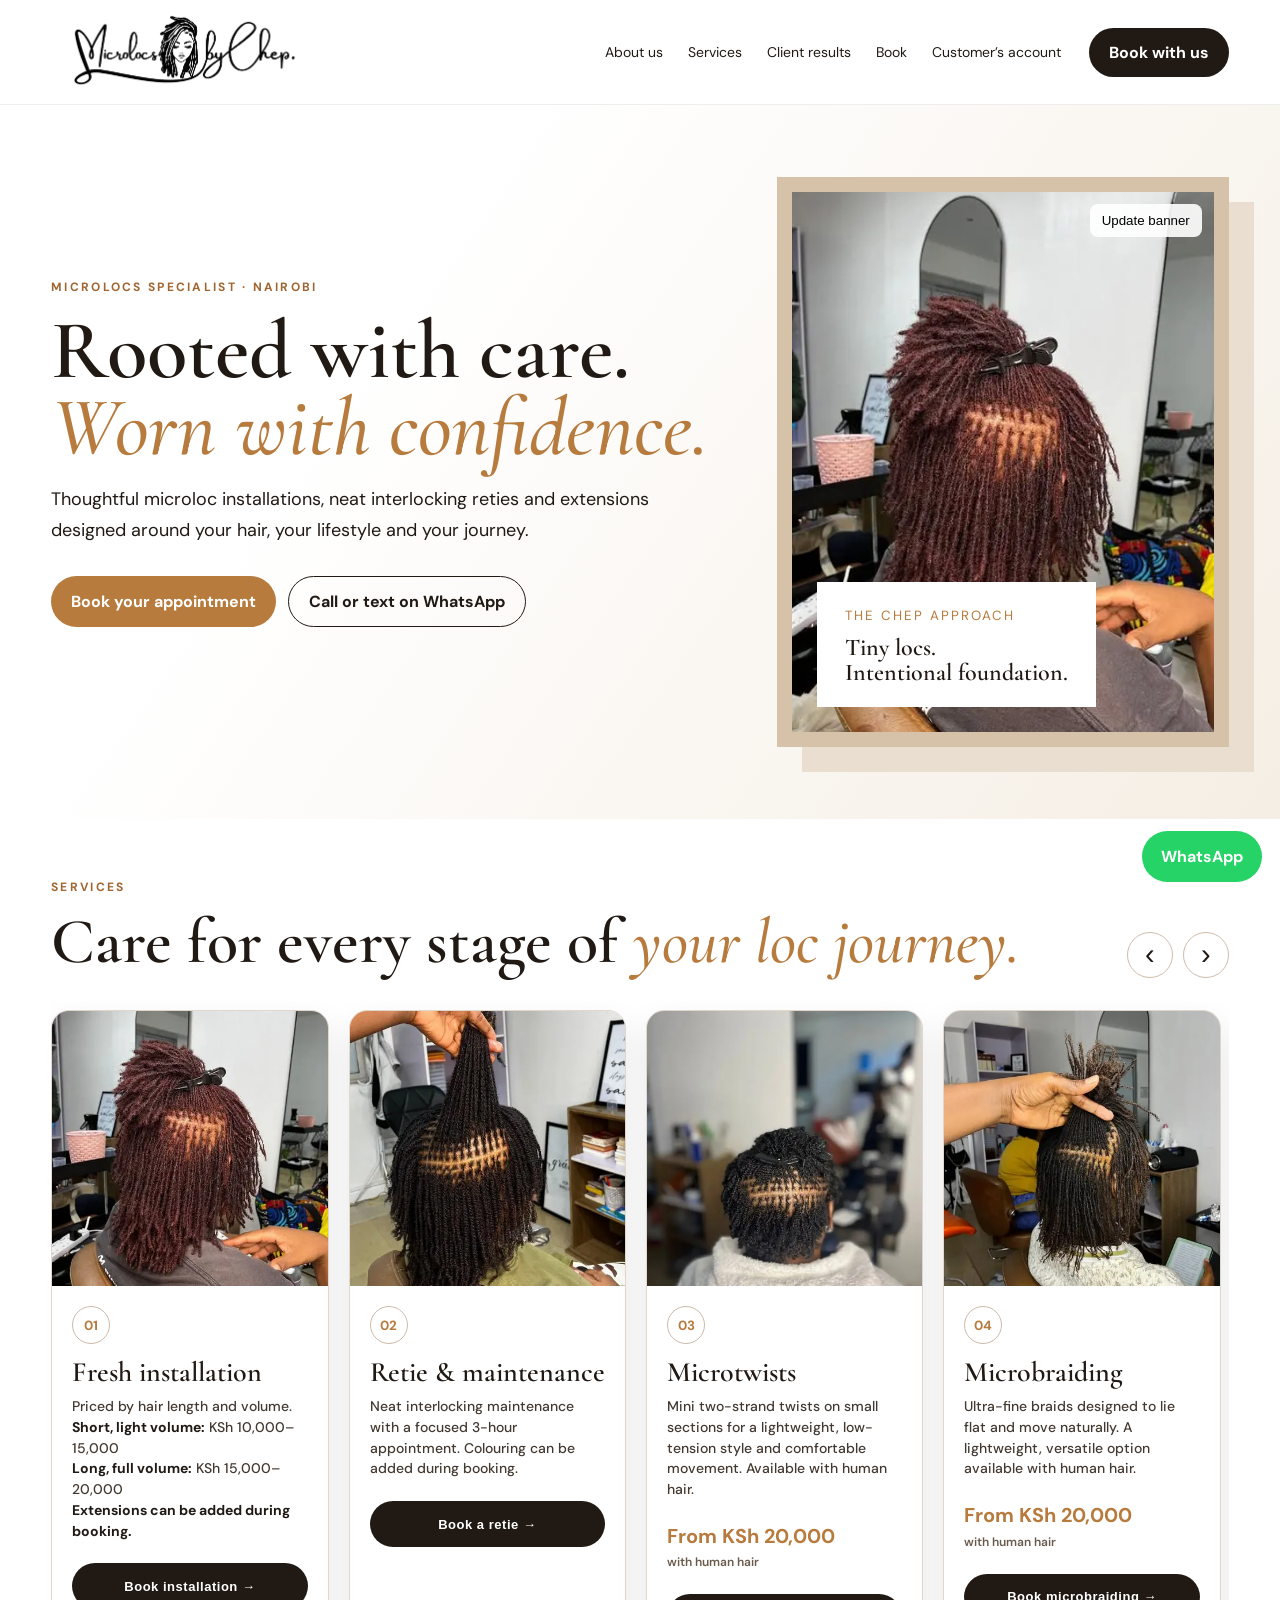
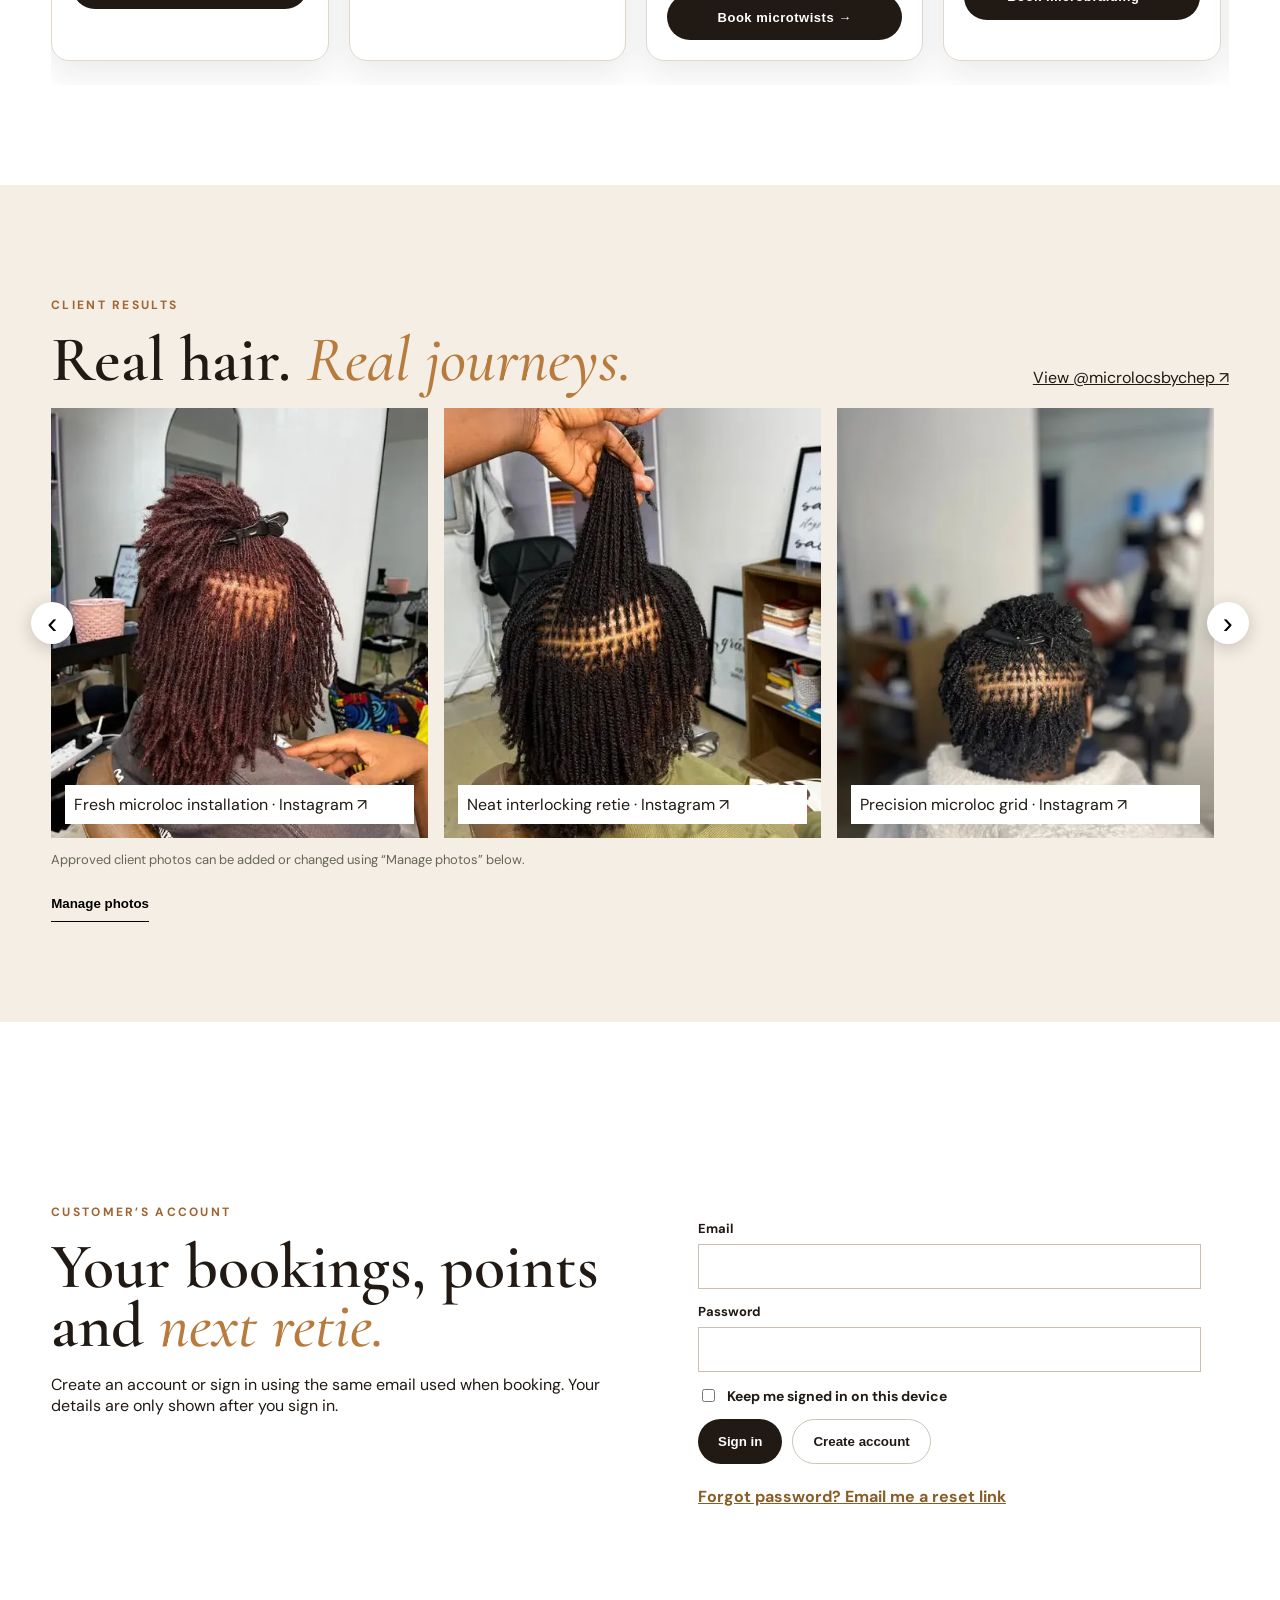
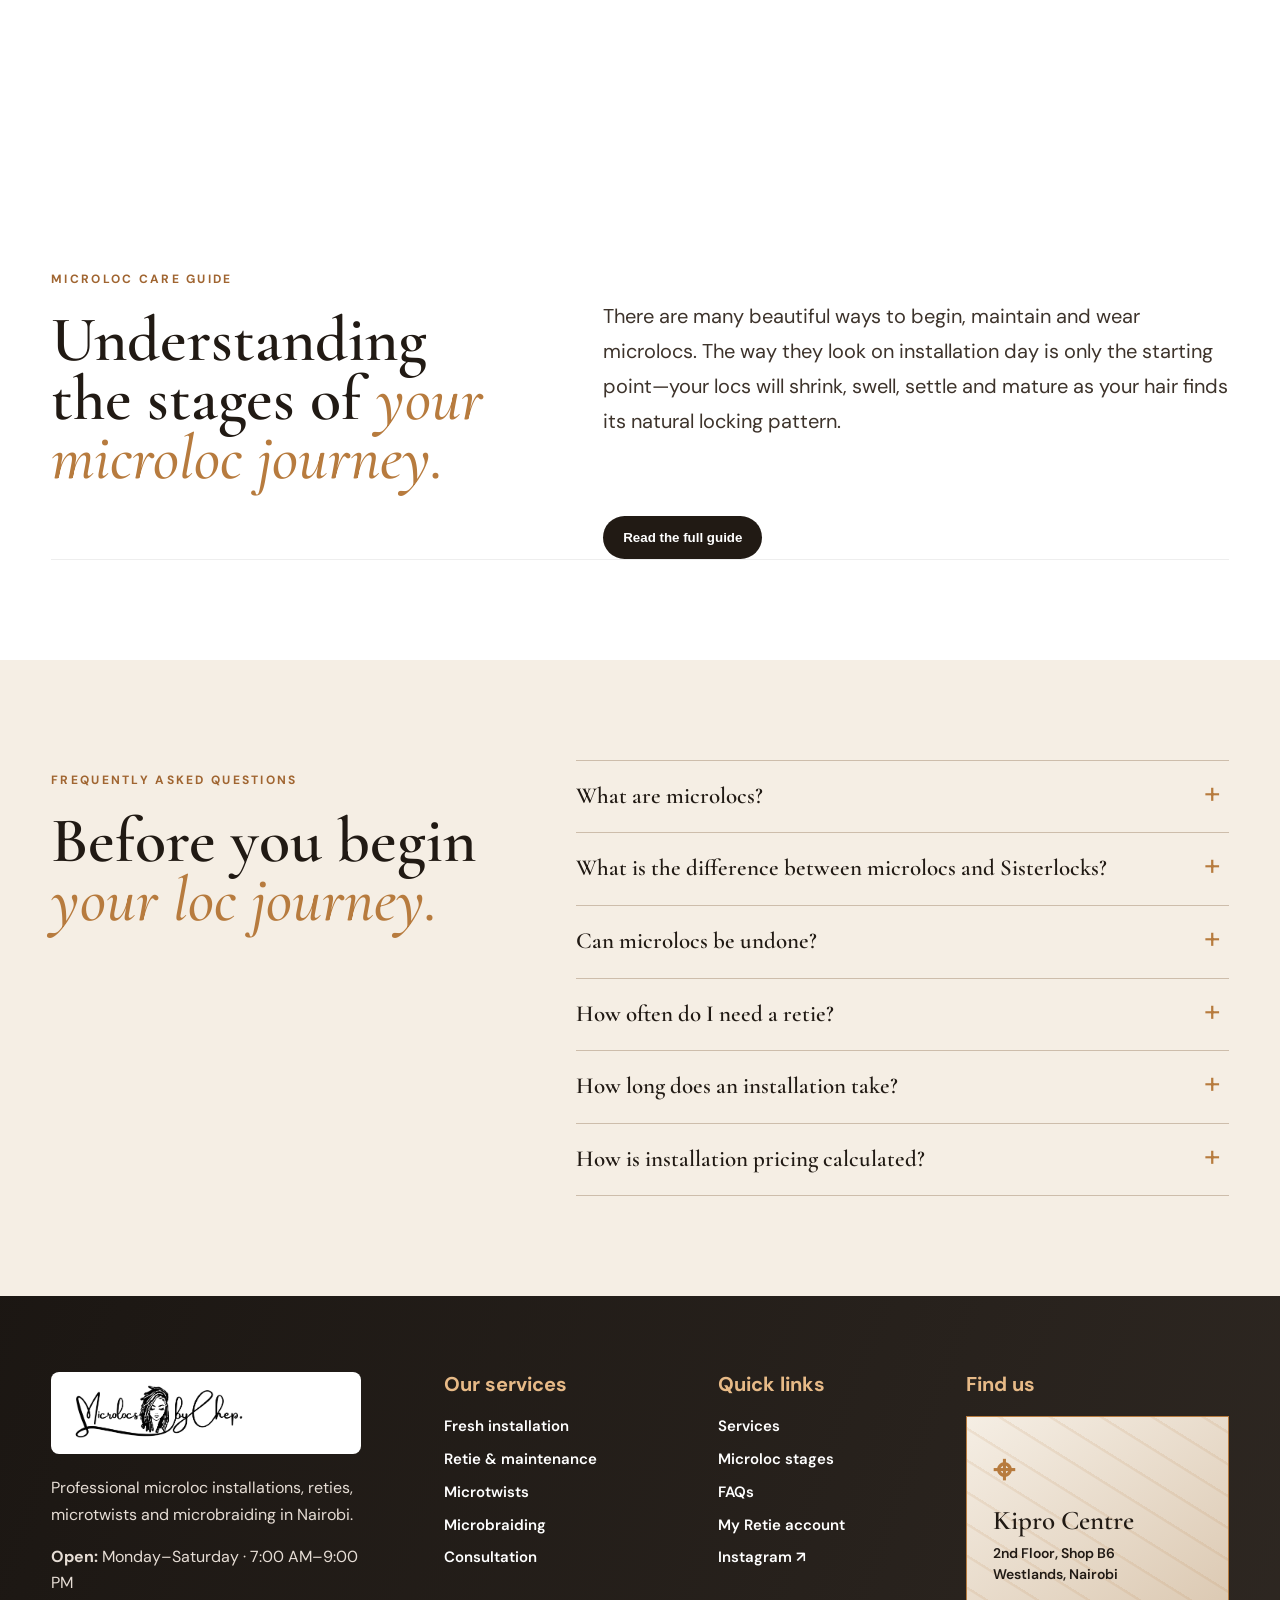
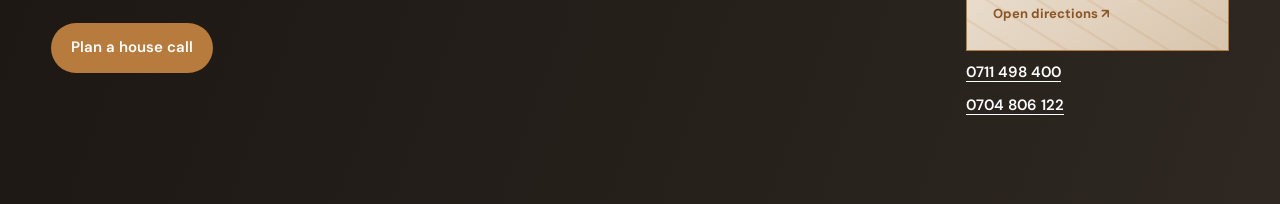
==== index.html @ 6fb75058 "Add customer password recovery by email" ====
<!doctype html>
<html lang="en-KE">
<head>
<meta charset="utf-8">
<meta name="viewport" content="width=device-width,initial-scale=1">
<meta name="theme-color" content="#201912">
<link rel="icon" href="/favicon.ico" sizes="48x48">
<link rel="shortcut icon" href="/favicon.ico">
<link rel="apple-touch-icon" href="/assets/microlocs-logo-transparent.png">
<title>Microlocs, Sister Locs &amp; Reties Nairobi | Microlocs by Chep</title>
<meta name="description" content="Book microloc and sister loc services in Nairobi: fresh installations, interlocking reties, retightening, extensions and personal consultations by Microlocs by Chep.">
<meta name="robots" content="index, follow, max-image-preview:large, max-snippet:-1, max-video-preview:-1">
<link rel="canonical" href="https://microlocsbychep.com/">
<meta property="og:type" content="website">
<meta property="og:locale" content="en_KE">
<meta property="og:site_name" content="Microlocs by Chep">
<meta property="og:title" content="Microlocs, Sister Locs &amp; Reties in Nairobi">
<meta property="og:description" content="Fresh microloc installations, sister loc and interlocking reties, extensions and consultations in Nairobi.">
<meta property="og:url" content="https://microlocsbychep.com/">
<meta property="og:image" content="https://microlocsbychep.com/assets/microlocs-banner-3.webp">
<meta property="og:image:alt" content="Microlocs styled by Microlocs by Chep in Nairobi">
<meta name="twitter:card" content="summary_large_image">
<meta name="twitter:title" content="Microlocs, Sister Locs &amp; Reties in Nairobi">
<meta name="twitter:description" content="Installations, interlocking reties, extensions and consultations from Microlocs by Chep.">
<meta name="twitter:image" content="https://microlocsbychep.com/assets/microlocs-banner-3.webp">
<script type="application/ld+json">{"@context":"https://schema.org","@type":"HairSalon","@id":"https://microlocsbychep.com/#business","name":"Microlocs by Chep","url":"https://microlocsbychep.com/","logo":{"@type":"ImageObject","url":"https://microlocsbychep.com/assets/microlocs-logo-transparent.png","width":2172,"height":724},"image":"https://microlocsbychep.com/assets/microlocs-banner-3.webp","description":"Nairobi microloc specialist offering microloc and sister loc installations, interlocking reties, retightening, extensions and consultations.","telephone":"+254711498400","areaServed":{"@type":"City","name":"Nairobi"},"address":{"@type":"PostalAddress","addressLocality":"Nairobi","addressCountry":"KE"},"sameAs":["https://www.instagram.com/microlocsbychep/"],"hasOfferCatalog":{"@type":"OfferCatalog","name":"Microloc and Sister Loc Services","itemListElement":[{"@type":"Offer","itemOffered":{"@type":"Service","name":"Fresh Microloc Installation","description":"Twist-started microlocs with careful sizing, parting and aftercare guidance.","url":"https://microlocsbychep.com/#services"}},{"@type":"Offer","itemOffered":{"@type":"Service","name":"Sister Loc and Microloc Retie","alternateName":"Interlocking Retie and Retightening","description":"Interlocking maintenance to keep roots neat and locs on track.","url":"https://microlocsbychep.com/#services"}},{"@type":"Offer","itemOffered":{"@type":"Service","name":"Microloc Extensions","description":"Added length planned to blend naturally with a new microloc installation.","url":"https://microlocsbychep.com/#services"}},{"@type":"Offer","itemOffered":{"@type":"Service","name":"Microloc Consultation","description":"A personal assessment for your hair, goals and ideal next step.","url":"https://microlocsbychep.com/#services"}}]}}</script>
<link rel="preconnect" href="https://fonts.googleapis.com">
<link rel="preconnect" href="https://fonts.gstatic.com" crossorigin>
<link href="https://fonts.googleapis.com/css2?family=Cormorant+Garamond:wght@500;600;700&family=DM+Sans:wght@400;500;600;700&display=swap" rel="stylesheet">
<link rel="preload" href="assets/microlocs-banner-1.webp" as="image" type="image/webp" fetchpriority="high">
<link rel="stylesheet" href="styles.css">
<link rel="stylesheet" href="account-privacy.css">
</head><body>
<header><nav class="nav shell"><a href="#top"><img class="logo" src="assets/microlocs-logo-transparent.png" width="2172" height="724" alt="Microlocs by Chep" decoding="async" fetchpriority="high"></a><button class="menu" aria-label="Open menu">☰</button><div class="links"><a href="#services">Services</a><a href="#results">Client results</a><a href="#book">Book</a><a href="#account">My reties</a></div><a class="pill desktop" href="https://wa.me/254711498400?text=Hello%20Microlocs%20by%20Chep%2C%20I%20would%20like%20to%20book." target="_blank">WhatsApp us</a></nav></header>
<main id="top"><section class="hero"><div class="shell hero-grid"><div><p class="eyebrow">MICROLOCS SPECIALIST · NAIROBI</p><h1>Rooted with care.<br><i>Worn with confidence.</i></h1><p class="lead">Thoughtful microloc installations, neat interlocking reties and extensions designed around your hair, your lifestyle and your journey.</p><div class="actions"><a class="button gold" href="#book">Book your appointment</a><a class="button ghost" href="https://wa.me/254711498400?text=Hello%20Microlocs%20by%20Chep%2C%20I%20have%20a%20question." target="_blank">Call or text on WhatsApp</a></div></div><div class="banner" id="heroBanner"><div class="banner-copy"><small>THE CHEP APPROACH</small><strong>Tiny locs.<br>Intentional foundation.</strong></div><button class="edit-banner" id="editBanner">Update banner</button></div></div></section>
<section class="section" id="services"><div class="shell"><p class="eyebrow">SERVICES</p><h2>Care for every stage of <i>your loc journey.</i></h2><div class="cards"><article><b>01</b><h3>Fresh installation</h3><p>Twist-started microlocs with careful sizing, parting and aftercare guidance.</p><button data-service="Fresh Microlocs Installation">Book installation</button></article><article><b>02</b><h3>Sister Locs &amp; Microlocs Reties</h3><p>Professional interlocking reties and maintenance to keep your roots neat and your locs on track.</p><button data-service="Sister Locs / Microlocs Retie">Book a retie</button></article><article><b>03</b><h3>Extensions</h3><p>Added length planned to blend naturally with your new microloc installation.</p><button data-service="Microlocs with Extensions">Book extensions</button></article><article><b>04</b><h3>Consultation</h3><p>A personal assessment for your hair, goals and ideal next step.</p><button data-service="Consultation">Book consultation</button></article></div></div></section>
<section class="section cream" id="results"><div class="shell"><div class="row"><div><p class="eyebrow">CLIENT RESULTS</p><h2>Real hair. <i>Real journeys.</i></h2></div><a class="ig" href="https://www.instagram.com/microlocsbychep/" target="_blank">View @microlocsbychep ↗</a></div><div class="carousel-wrap"><button class="arrow prev" aria-label="Previous">‹</button><div class="carousel" id="clientCarousel"></div><button class="arrow next" aria-label="Next">›</button></div><p class="hint">Approved client photos can be added or changed using “Manage photos” below.</p><button class="manage" id="managePhotos">Manage photos</button></div></section>
<section class="section dark" id="book"><div class="shell booking"><div><p class="eyebrow pale">RESERVE YOUR CHAIR</p><h2>Let’s begin your <i>next chapter.</i></h2><p>Choose your service, date and exact preferred time. Your request opens directly in WhatsApp for confirmation.</p><a class="phone" href="https://wa.me/254711498400" target="_blank">0711 498 400 ↗</a></div><form id="bookingForm"><label>Full name<input name="name" required></label><label>Phone number<input name="phone" type="tel" required placeholder="07XX XXX XXX"></label><label>Service<select name="service" id="serviceSelect" required><option value="">Choose service</option><option>Fresh Microlocs Installation</option><option>Sister Locs / Microlocs Retie</option><option>Microlocs with Extensions</option><option>Consultation</option></select></label><div class="split"><label>Date<input name="date" type="date" required></label><label>Preferred time<input name="time" type="time" required></label></div><label>Hair details<textarea name="notes" rows="3" placeholder="Tell us about your hair, length and goals"></textarea></label><button class="button gold" type="submit">Send booking on WhatsApp ↗</button></form></div></section>
<section class="section" id="account"><div class="shell account"><div><p class="eyebrow">MY RETIE JOURNEY</p><h2>Never miss your <i>next retie.</i></h2><p>Create a simple customer profile, save your last retie date and see when your next maintenance is due.</p><p class="notice">Your profile is saved privately on this device while secure online accounts are being connected.</p></div><form id="accountForm"><label>Your name<input name="customerName" required></label><label>Email or phone<input name="contact" required></label><label>Last retie date<input name="lastRetie" type="date" required></label><label>Remind me after<select name="weeks"><option value="4">4 weeks</option><option value="5">5 weeks</option><option value="6" selected>6 weeks</option><option value="8">8 weeks</option></select></label><button class="button darkbtn" type="submit">Create account & save reminder</button><div id="reminderResult"></div></form></div></section></main>
<footer><div class="shell footer"><img class="footer-logo" src="assets/microlocs-logo-transparent.png" width="2172" height="724" alt="Microlocs by Chep" loading="lazy" decoding="async"><p>Beautifully begun. Beautifully maintained.</p><a href="https://wa.me/254711498400" target="_blank">WhatsApp</a><a href="https://www.instagram.com/microlocsbychep/" target="_blank">Instagram</a></div></footer>
<div class="modal" id="editorModal" aria-hidden="true"><div class="modal-card"><button class="close" aria-label="Close">×</button><h3 id="modalTitle">Update content</h3><div id="modalBody"></div></div></div><a class="floating" href="https://wa.me/254711498400?text=Hello%20Microlocs%20by%20Chep%2C%20I%20would%20like%20to%20book." target="_blank">WhatsApp</a><script src="script.js"></script><script src="password-reset.js"></script></body></html>
---- styles.css ----
:root{--ink:#211a14;--gold:#b77b3e;--cream:#f5eee4;--pale:#fffaf4}*{box-sizing:border-box}html{scroll-behavior:smooth}body{margin:0;color:var(--ink);font-family:"DM Sans",sans-serif;background:#fff}a{color:inherit;text-decoration:none}.shell{width:100%;margin:0;padding-inline:clamp(20px,4vw,64px)}header{position:sticky;top:0;z-index:20;background:#fff;backdrop-filter:blur(12px);border-bottom:1px solid #eee}.nav{height:104px;display:flex;align-items:center;gap:28px}.logo{display:block;width:310px;height:90px;object-fit:contain;object-position:left;background:#fff}.links{display:flex;gap:25px;margin-left:auto;font-size:14px}.pill,.button{display:inline-flex;align-items:center;justify-content:center;padding:14px 20px;border-radius:999px;font-weight:700;border:0;cursor:pointer}.pill,.darkbtn{background:var(--ink);color:#fff}.hero{padding:72px 0;background:linear-gradient(125deg,#fff 30%,var(--cream))}.hero-grid{display:grid;grid-template-columns:minmax(0,1.2fr) minmax(360px,.8fr);gap:48px;align-items:center}.eyebrow{font-size:12px;letter-spacing:.19em;font-weight:700;color:#a06531}.pale{color:#e7ba87}h1,h2{font:600 clamp(48px,6.5vw,88px)/.92 "Cormorant Garamond",serif;margin:18px 0}h2{font-size:clamp(40px,5vw,66px)}i{color:var(--gold);font-weight:500}.lead{font-size:18px;line-height:1.7;max-width:650px}.actions{display:flex;gap:12px;flex-wrap:wrap;margin:30px 0}.gold{background:var(--gold);color:#fff}.ghost{border:1px solid var(--ink)}.availability a{text-decoration:underline}.banner{min-height:570px;position:relative;border:15px solid #d6c2a9;background:linear-gradient(20deg,#34271e,#b29c82);background-size:cover;background-position:center;box-shadow:25px 25px 0 #e9ded0}.banner-copy{position:absolute;left:25px;bottom:25px;background:#fff;padding:22px 28px}.banner-copy small{color:var(--gold);letter-spacing:.15em}.banner-copy strong{display:block;font:600 24px/1.05 "Cormorant Garamond";margin-top:10px}.edit-banner{position:absolute;right:12px;top:12px;border:0;background:rgba(255,255,255,.9);padding:9px 12px;border-radius:8px;cursor:pointer}.section{padding:100px 0}.cards{display:grid;grid-template-columns:repeat(4,1fr);gap:15px}.cards article{padding:30px;border:1px solid #ddd;min-height:310px;display:flex;flex-direction:column}.cards h3{font:600 30px "Cormorant Garamond";margin:20px 0 5px}.cards p{line-height:1.65}.cards button,.manage{margin-top:auto;text-align:left;background:none;border:0;border-bottom:1px solid;padding:10px 0;font-weight:700;cursor:pointer}.cream{background:var(--cream)}.row{display:flex;align-items:end;justify-content:space-between}.ig{text-decoration:underline;margin-bottom:20px}.carousel-wrap{position:relative}.carousel{display:grid;grid-auto-flow:column;grid-auto-columns:32%;overflow:auto;gap:16px;scroll-snap-type:x mandatory;scrollbar-width:none}.client-card{height:430px;background:#d9c9b8 center/cover;position:relative;scroll-snap-align:start}.client-card span{position:absolute;inset:auto 14px 14px;background:#fff;padding:9px}.arrow{position:absolute;z-index:2;top:45%;width:42px;height:42px;border-radius:50%;border:0;background:#fff;box-shadow:0 4px 18px #0003;font-size:30px}.prev{left:-20px}.next{right:-20px}.hint{font-size:13px;color:#665}.manage{margin-top:5px}.dark{background:var(--ink);color:#fff}.booking,.account{display:grid;grid-template-columns:1fr 1fr;gap:70px}.booking h2{color:#fff}.phone{font-size:25px;text-decoration:underline}form{display:grid;gap:14px;background:#fff;color:var(--ink);padding:32px}label{display:grid;gap:7px;font-size:13px;font-weight:700}input,select,textarea{width:100%;padding:13px;border:1px solid #ccbfb2;font:inherit}.split{display:grid;grid-template-columns:1fr 1fr;gap:12px}.account form{background:var(--cream)}.notice{font-size:13px;color:#766}.footer{min-height:130px;display:flex;align-items:center;gap:28px}.footer-logo{width:220px;height:75px;object-fit:contain}.footer p{margin-right:auto}.floating{position:fixed;right:18px;bottom:18px;background:#25d366;color:#fff;padding:15px 19px;border-radius:999px;font-weight:700;z-index:22}.modal{position:fixed;inset:0;background:#0009;z-index:50;display:none;place-items:center;padding:20px}.modal.open{display:grid}.modal-card{background:#fff;width:min(560px,100%);max-height:90vh;overflow:auto;padding:30px;position:relative}.close{position:absolute;right:12px;top:8px;border:0;background:none;font-size:28px}.photo-row{display:grid;grid-template-columns:1fr auto;gap:8px;margin:10px 0}.menu{display:none}@media(max-width:820px){.nav{height:88px}.logo{width:225px;height:76px}.menu{display:block;margin-left:auto;border:0;background:none;font-size:24px}.links{display:none;position:absolute;top:88px;left:0;right:0;padding:20px;background:#fff;flex-direction:column}.links.open{display:flex}.desktop{display:none}.hero-grid,.booking,.account{grid-template-columns:1fr}.hero{padding-top:45px}.banner{min-height:430px}.cards{grid-template-columns:1fr 1fr}.carousel{grid-auto-columns:82%}.row{display:block}.footer{flex-wrap:wrap;padding:25px 0}.footer p{width:100%;order:3}.section{padding:70px 0}}@media(max-width:520px){.cards{grid-template-columns:1fr}.split{grid-template-columns:1fr}h1{font-size:52px}.banner{min-height:360px}}@keyframes bannerBounce{0%{transform:scale(.985);opacity:.7}55%{transform:scale(1.012)}100%{transform:scale(1);opacity:1}}.banner.bouncing{animation:bannerBounce .72s cubic-bezier(.22,.9,.35,1)}@media(prefers-reduced-motion:reduce){.banner.bouncing{animation:none}}.logo{background:transparent!important}.service-options{display:grid;grid-template-columns:1fr 1fr;gap:10px}.service-options button,.time-slots button{border:1px solid #ccbfb2;background:#fff;padding:14px;text-align:left;font:inherit;cursor:pointer}.service-options button.selected,.time-slots button.selected{background:var(--ink);color:#fff;border-color:var(--ink)}.service-options small,.time-slots small{display:block;margin-top:4px;opacity:.72}.booking-step{display:flex;align-items:center;gap:10px;margin-top:8px}.booking-step span{display:grid;place-items:center;width:28px;height:28px;border-radius:50%;background:var(--gold);color:#fff;font-weight:700}.booking-date{margin-top:2px}.slot-status{padding:13px;background:var(--cream);font-size:14px}.time-slots{display:grid;grid-template-columns:repeat(3,1fr);gap:9px}.time-slots button:disabled{opacity:.35;cursor:not-allowed}.customer-details{display:grid;gap:14px}.booking-success,.booking-error{padding:16px}.booking-success{background:#eef7ed;border:1px solid #8cad84}.booking-error{background:#fff0ed;border:1px solid #d89487}@media(max-width:520px){.service-options,.time-slots{grid-template-columns:1fr 1fr}}.cards{gap:20px;align-items:stretch}.cards article{position:relative;isolation:isolate;overflow:hidden;min-height:410px;padding:34px;border:0;color:#fff;background-color:var(--ink);background-size:cover;background-position:center;box-shadow:0 18px 45px #211a1420;transition:transform .35s ease,box-shadow .35s ease}.cards article::before{content:"";position:absolute;inset:0;z-index:-1;background:linear-gradient(180deg,rgba(33,26,20,.04) 0%,rgba(33,26,20,.24) 58%,rgba(33,26,20,.58) 100%)}.cards article::after{position:absolute;right:18px;top:6px;z-index:-1;font:600 92px/1 "Cormorant Garamond",serif;color:#ffffff22}.cards article:nth-child(1){background-image:url("assets/microlocs-banner-1.webp")}.cards article:nth-child(2){background-image:url("assets/microlocs-banner-3.webp");transform:translateY(24px)}.cards article:nth-child(3){background-image:url("assets/microlocs-banner-4.webp")}.cards article:nth-child(4){background-image:url("assets/microlocs-banner-5.webp");transform:translateY(24px)}.cards article:nth-child(1)::after{content:"01"}.cards article:nth-child(2)::after{content:"02"}.cards article:nth-child(3)::after{content:"03"}.cards article:nth-child(4)::after{content:"04"}.cards article:hover{transform:translateY(-7px);box-shadow:0 25px 55px #211a1438}.cards article:nth-child(2):hover,.cards article:nth-child(4):hover{transform:translateY(17px)}.cards article>small:first-child{display:inline-flex;align-items:center;justify-content:center;width:38px;height:38px;border:1px solid #ffffff88;border-radius:50%;font-weight:700}.cards h3{font-size:34px;color:#fff;text-shadow:0 2px 18px #0005}.cards p{margin-top:auto;color:#fff;max-width:30ch}.cards button{color:#fff;border-bottom-color:#ffffffaa;font-size:14px;letter-spacing:.04em}.cards button::after{content:"  →";color:#e7ba87}.cards button:hover{color:#e7ba87}@keyframes bannerBounce{0%{transform:scale(.988)}55%{transform:scale(1.01)}100%{transform:scale(1)}}@media(max-width:820px){.cards article:nth-child(n){transform:none}.cards article:hover,.cards article:nth-child(2):hover,.cards article:nth-child(4):hover{transform:translateY(-4px)}}.cards{grid-template-columns:repeat(5,1fr)}.cards article:nth-child(5){background-image:url("assets/microlocs-banner-2.webp")}.cards article:nth-child(5)::after{content:"05"}.price-note{margin:0;padding:15px;background:var(--cream);border-left:3px solid var(--gold);font-size:14px;line-height:1.6}.service-details{display:grid;gap:12px}.colour-options{display:grid;grid-template-columns:repeat(5,1fr);gap:9px}.colour-choice{display:flex;flex-direction:column;align-items:center;gap:7px;padding:10px 4px;border:1px solid #dccfc1;background:#fff;cursor:pointer;text-align:center}.colour-choice input{position:absolute;opacity:0;pointer-events:none}.colour-choice span{width:32px;height:32px;border-radius:50%;background:var(--swatch);border:2px solid #fff;box-shadow:0 0 0 1px #b8aa9b}.colour-choice small{font-size:11px;line-height:1.15}.colour-choice:has(input:checked){outline:2px solid var(--gold);outline-offset:1px;background:var(--cream)}@media(max-width:1100px){.cards{grid-template-columns:repeat(2,1fr)}.cards article:nth-child(n){transform:none}.cards article:last-child{grid-column:1/-1;min-height:330px}}@media(max-width:620px){.cards{grid-template-columns:1fr}.cards article:last-child{grid-column:auto}.colour-options{grid-template-columns:repeat(2,1fr)}}.employee-options{display:grid;grid-template-columns:repeat(3,1fr);gap:10px}.employee-options button{position:relative;padding:17px 14px;border:1px solid #ccbfb2;background:#fff;color:var(--ink);text-align:left;font:inherit;cursor:pointer;transition:transform .2s ease,border-color .2s ease}.employee-options button::before{content:"";display:inline-block;width:9px;height:9px;margin-right:8px;border-radius:50%;background:var(--gold)}.employee-options button small{display:block;margin:5px 0 0 17px;color:#766}.employee-options button.selected{background:var(--ink);color:#fff;border-color:var(--gold);box-shadow:inset 0 0 0 2px var(--gold)}.employee-options button.selected small{color:#e7ba87}.cards article::before{background:linear-gradient(180deg,rgba(20,14,10,.24) 0%,rgba(20,14,10,.8) 52%,rgba(20,14,10,.98) 100%)}.cards h3{font-size:clamp(34px,2.3vw,43px);line-height:1;color:#fff;text-shadow:0 3px 16px #000;margin-top:26px}.cards p{font-size:16px;line-height:1.6;font-weight:500;color:#fff;background:#160f0bbd;padding:14px 16px;margin-top:auto;border-left:3px solid var(--gold);text-shadow:0 1px 8px #000}.cards p b{color:#f3c58f}.cards button{background:#fff;color:var(--ink);border:0;padding:13px 15px;margin-top:12px}.cards button:hover{background:var(--gold);color:#fff}@media(max-width:520px){.employee-options{grid-template-columns:1fr}.cards h3{font-size:36px}}.cards{grid-template-columns:repeat(3,1fr)}.cards article:last-child{grid-column:auto}.addon-box{display:grid;gap:10px;padding:16px;border:1px solid #d8c8b7;background:#fffaf4}.addon-box>p{margin:0;color:#665;font-size:14px}.no-colour span{display:grid;place-items:center;background:#fff!important;color:#766;font-size:22px}@media(max-width:900px){.cards{grid-template-columns:1fr 1fr}.cards article:last-child{grid-column:1/-1}}@media(max-width:620px){.cards{grid-template-columns:1fr}.cards article:last-child{grid-column:auto}}
/* Keep services directly below the hero and sized for the three main services. */
#services{padding-top:48px}
#services .cards{grid-template-columns:repeat(3,minmax(0,1fr))}
@media(max-width:820px){#services{padding-top:54px}#services .cards{grid-template-columns:1fr}}

/* Expandable booking add-ons */
.addon-prompt{margin:6px 0 0;font-weight:700}
.addon-choice-row{display:grid;grid-template-columns:repeat(2,minmax(0,1fr));gap:10px}
.addon-choice-row button{border:1px solid #ccbfb2;background:#fff;padding:15px;text-align:left;font:inherit;font-weight:700;cursor:pointer}
.addon-choice-row button small{display:block;margin-top:5px;font-weight:500;color:#766}
.addon-choice-row button.selected{background:var(--ink);color:#fff;border-color:var(--ink)}
.addon-choice-row button.selected small{color:#e7ba87}
.addon-box[hidden]{display:none!important}
@media(max-width:520px){.addon-choice-row{grid-template-columns:1fr}}
/* Service customization popup */
.service-options-modal{position:fixed;inset:0;z-index:70;display:grid;place-items:center;padding:20px;background:rgba(25,19,14,.72);backdrop-filter:blur(5px)}
.service-options-card{position:relative;width:min(760px,100%);max-height:88vh;overflow:auto;background:#fffaf4;color:var(--ink);padding:clamp(24px,4vw,42px);box-shadow:0 28px 90px #0006}
.service-options-card h3{font:600 clamp(34px,5vw,50px)/1 "Cormorant Garamond",serif;margin:8px 45px 24px 0}
.service-options-close{position:absolute;right:18px;top:14px;width:42px;height:42px;border:1px solid #ccbfb2;border-radius:50%;background:#fff;font-size:26px;cursor:pointer}
.service-options-card .price-note{margin-bottom:18px}
.service-options-card .addon-box{margin-top:14px;padding:20px;border:1px solid #d9c8b6;background:#fff}
.service-options-card .save-service-options{width:100%;margin-top:22px}
.addon-choice-row.single{grid-template-columns:1fr}
@media(max-width:620px){.service-options-modal{padding:10px}.service-options-card{max-height:94vh;padding:24px 18px}.service-options-card .split{grid-template-columns:1fr}.colour-options{grid-template-columns:repeat(2,1fr)}}
/* Customer appointment history */
.customer-profile{margin-top:8px;padding-top:20px;border-top:1px solid #ccbfb2}
.customer-profile h3{font:600 30px/1.1 "Cormorant Garamond",serif;margin:0 0 10px}
.history-list{list-style:none;margin:18px 0;padding:0;display:grid;gap:9px}
.history-list li{display:flex;justify-content:space-between;gap:18px;padding:13px;background:#fff;border-left:3px solid var(--gold)}
.history-list li span{color:#665;text-align:right}
.history-list .empty-history{display:block;color:#665}
@media(max-width:520px){.history-list li{display:grid}.history-list li span{text-align:left}}
/* Compact booking popup and FAQs */
body.modal-open{overflow:hidden}
#book{padding:74px 0}
#book .booking{display:block;max-width:760px}
#book .booking>div>p{max-width:650px}
.start-booking{margin-top:24px}
.booking-modal[hidden]{display:none!important}
.booking-modal{position:fixed;inset:0;z-index:60;display:grid;place-items:center;padding:20px;background:rgba(25,19,14,.76);backdrop-filter:blur(5px)}
.booking-modal-card{position:relative;width:min(920px,100%);max-height:92vh;overflow:auto;background:#fff;color:var(--ink);padding:clamp(24px,3vw,38px);box-shadow:0 30px 90px #0007}
.booking-modal-card>h3{font:600 clamp(34px,5vw,52px)/1 "Cormorant Garamond",serif;margin:8px 50px 24px 0}
.booking-modal-close{position:absolute;right:18px;top:16px;width:42px;height:42px;border:1px solid #ccbfb2;border-radius:50%;background:#fff;font-size:27px;cursor:pointer}
.booking-modal form{padding:0;display:grid;gap:16px}
.booking-modal .service-options{grid-template-columns:repeat(3,minmax(0,1fr))}
.faq-section{background:var(--cream)}
.faq-wrap{display:grid;grid-template-columns:minmax(260px,.8fr) minmax(0,1.2fr);column-gap:clamp(40px,7vw,110px);align-items:start}
.faq-wrap>.eyebrow,.faq-wrap>h2{grid-column:1}
.faq-wrap>h2{margin-top:12px}
.faq-list{grid-column:2;grid-row:1/span 3;border-top:1px solid #cdbdab}
.faq-list details{border-bottom:1px solid #cdbdab;padding:0}
.faq-list summary{cursor:pointer;list-style:none;padding:22px 44px 22px 0;font:600 23px/1.2 "Cormorant Garamond",serif;position:relative}
.faq-list summary::-webkit-details-marker{display:none}
.faq-list summary::after{content:"+";position:absolute;right:8px;top:17px;font:400 30px/1 "DM Sans",sans-serif;color:var(--gold)}
.faq-list details[open] summary::after{content:"−"}
.faq-list p{margin:0;padding:0 50px 22px 0;line-height:1.7;color:#554a41}
@media(max-width:820px){.booking-modal{padding:10px}.booking-modal-card{max-height:95vh;padding:24px 18px}.booking-modal .service-options{grid-template-columns:1fr}.faq-wrap{display:block}.faq-list{margin-top:28px}}
/* Photo-first service cards */
#book{display:none!important}
#services .cards article{min-height:535px;padding:305px 26px 26px;background-color:#fff;background-size:100% 280px;background-position:center top;background-repeat:no-repeat;color:var(--ink);border:1px solid #e2d7cc;box-shadow:0 16px 38px #211a1418}
#services .cards article::before{display:none}
#services .cards article::after{display:none}
#services .cards article>small:first-child{position:absolute;top:18px;left:18px;z-index:2;background:#fff;color:var(--ink);border-color:#fff;box-shadow:0 4px 16px #0003}
#services .cards h3{margin:0 0 12px;color:var(--ink);text-shadow:none}
#services .cards p{margin:0 0 22px;padding:0;color:#443930;background:none;max-width:none;line-height:1.6}
#services .service-card-content p{border-left:0;text-shadow:none}
#services .cards p b{color:var(--ink)}
#services .cards button{margin-top:auto;padding:14px 16px;background:var(--ink);color:#fff;border:0;text-align:center}
#services .cards button:hover{background:var(--gold);color:#fff}
#services .cards button::after{color:inherit}
@media(max-width:820px){#services .cards article{min-height:510px;padding-top:290px;background-size:100% 265px}}
/* Modern responsive booking experience */
#services .cards article{padding:0!important;min-height:0;background:#fff!important;overflow:hidden;cursor:pointer;border:1px solid #e2d7cc;border-radius:18px;box-shadow:0 14px 34px #211a1416;transform:none!important}
#services .cards article:hover{transform:translateY(-4px)!important}
#services .service-photo{width:100%;aspect-ratio:4/3;background-color:#eadfd3;background-position:center;background-repeat:no-repeat;background-size:contain}
#services .service-photo-installation{background-image:url("assets/microlocs-banner-1.webp")}
#services .service-photo-retie{background-image:url("assets/microlocs-banner-2.webp")}
#services .service-photo-consultation{background-image:url("assets/microlocs-banner-4.webp")}
#services .service-card-content{position:relative;display:flex;flex-direction:column;min-height:300px;padding:25px}
#services .service-card-content>small{display:inline-grid;place-items:center;width:38px;height:38px;margin-bottom:14px;border:1px solid #cbbba9;border-radius:50%;color:var(--gold);font-weight:700}
#services .service-card-content h3{font-size:34px;margin:0 0 10px}
#services .service-card-content p{font-size:15px}
#services .service-card-content button{width:100%;min-height:50px;border-radius:999px;font-size:15px}
@media(max-width:620px){
 body{overflow-x:hidden}
 .shell{padding-inline:18px}
 .nav{height:72px;gap:12px}.logo{width:178px;height:62px}.menu{font-size:22px}.links{top:72px}
 .hero{padding:34px 0 42px}.hero-grid{gap:34px}.hero h1{font-size:46px;line-height:.94}.lead{font-size:16px;line-height:1.55}.actions{display:grid}.actions .button{width:100%}
 .banner{min-height:390px;border-width:8px;box-shadow:12px 12px 0 #e9ded0;background-size:contain;background-repeat:no-repeat;background-color:#dccab8}.banner-copy{left:12px;bottom:12px;padding:15px 18px}.banner-copy strong{font-size:21px}.edit-banner{display:none}
 #services{padding:52px 0}.section h2{font-size:42px;line-height:.98}
 #services .cards{display:flex;overflow-x:auto;gap:14px;margin-inline:-18px;padding:4px 18px 22px;scroll-snap-type:x mandatory;scrollbar-width:none}
 #services .cards::-webkit-scrollbar{display:none}
 #services .cards article{flex:0 0 88%;scroll-snap-align:center;border-radius:16px}
 #services .service-photo{aspect-ratio:3/4;background-size:contain}
 #services .service-card-content{min-height:310px;padding:22px}
 #services .service-card-content h3{font-size:32px}
 .booking-modal{padding:0;place-items:end center;background:rgba(25,19,14,.68)}
 .booking-modal-card{width:100%;height:100dvh;max-height:none;padding:76px 18px 28px;border-radius:0;box-shadow:none}
 .booking-modal-card>h3{font-size:38px;margin-bottom:20px}
 .booking-modal-close{position:fixed;right:16px;top:14px;z-index:3;background:var(--ink);color:#fff;border:0}
 .booking-modal form{gap:18px}
 .booking-modal .service-options,.employee-options,.time-slots{grid-template-columns:1fr!important}
 .service-options button,.employee-options button,.time-slots button{min-height:58px;border-radius:12px;padding:14px}
 .booking-step{margin-top:8px;font-size:15px}
 .service-options-modal{padding:0;place-items:end center}
 .service-options-card{width:100%;height:100dvh;max-height:none;padding:70px 18px 28px;border-radius:0}
 .service-options-close{position:fixed;top:14px;right:16px;z-index:4;background:var(--ink);color:#fff;border:0}
 .colour-options{grid-template-columns:repeat(2,minmax(0,1fr))}
 .carousel{grid-auto-columns:88%}.client-card{height:480px;background-size:contain;background-repeat:no-repeat}
 .floating{right:12px;bottom:12px;padding:13px 16px;font-size:14px}
}
/* Compact swipeable mobile services */
@media(max-width:620px){
 #services .shell>h2{font-size:40px;margin-bottom:26px}
 #services .cards{display:flex;grid-template-columns:none;overflow-x:auto;gap:14px;margin-inline:-18px;padding:4px 18px 20px;scroll-snap-type:x mandatory}
 #services .cards article{flex:0 0 78%;width:auto;min-width:0;scroll-snap-align:center}
 #services .service-photo{aspect-ratio:4/5;background-size:contain}
 #services .service-card-content{min-height:270px;padding:20px}
 #services .service-card-content h3{font-size:29px}
 #services .service-card-content p{font-size:14px;line-height:1.5;margin-bottom:18px}
 #services .service-card-content button{min-height:48px}
}
/* Phone service size and clean text */
#services .service-card-content,#services .service-card-content *{text-shadow:none!important;filter:none!important}
@media(max-width:620px){
 #services .cards article{flex-basis:74%;border-radius:14px;box-shadow:none}
 #services .service-photo{aspect-ratio:1/1}
 #services .service-card-content{min-height:235px;padding:17px}
 #services .service-card-content>small{width:32px;height:32px;margin-bottom:9px;font-size:12px}
 #services .service-card-content h3{font-size:26px;line-height:1;margin-bottom:9px}
 #services .service-card-content p{font-size:13px;line-height:1.42;margin-bottom:14px}
 #services .service-card-content button{min-height:44px;padding:11px 13px;font-size:13px}
}
/* Microloc stages article */
.journey-article{background:#fff}
.journey-wrap{max-width:1500px}
.journey-header{display:grid;grid-template-columns:minmax(0,.85fr) minmax(0,1.15fr);column-gap:clamp(40px,7vw,110px);align-items:start;margin-bottom:52px}
.journey-header .eyebrow,.journey-header h2{grid-column:1}
.journey-header h2{margin-top:12px}
.journey-header>p:not(.eyebrow){grid-column:2;line-height:1.75;font-size:17px;margin:0 0 18px}
.journey-header .journey-lead{font-size:20px!important;color:#3d332b}
.journey-note{padding:18px 20px;border-left:3px solid var(--gold);background:var(--cream)}
.journey-stages{display:grid;grid-template-columns:repeat(3,minmax(0,1fr));gap:16px}
.journey-stages section{padding:28px;border:1px solid #dfd2c5;background:#fffaf4}
.journey-stages span{display:inline-block;margin-bottom:18px;color:var(--gold);font-size:13px;font-weight:700;letter-spacing:.12em;text-transform:uppercase}
.journey-stages h3{font:600 31px/1.05 "Cormorant Garamond",serif;margin:0 0 14px}
.journey-stages p{margin:0;color:#554a41;line-height:1.7}
.journey-footer{max-width:820px;margin:48px auto 0;padding:34px;text-align:center;background:var(--ink);color:#fff}
.journey-footer h3{font:600 36px/1 "Cormorant Garamond",serif;margin:0 0 12px}
.journey-footer p{line-height:1.7;margin:0 auto 22px;color:#eee3d8}
@media(max-width:900px){.journey-header{display:block}.journey-header>p:not(.eyebrow){font-size:16px}.journey-stages{grid-template-columns:repeat(2,minmax(0,1fr))}}
@media(max-width:620px){.journey-article{padding:68px 0}.journey-header{margin-bottom:32px}.journey-header h2{font-size:40px}.journey-header .journey-lead{font-size:18px!important}.journey-stages{grid-template-columns:1fr;gap:12px}.journey-stages section{padding:22px}.journey-stages h3{font-size:28px}.journey-footer{margin-top:30px;padding:28px 20px}.journey-footer .button{width:100%}}
/* Tickable booking add-ons */
.service-details[hidden]{display:none!important}
.addon-tick{position:relative;display:grid;grid-template-columns:28px 1fr;align-items:center;gap:12px;min-height:66px;padding:14px;border:1px solid #ccbfb2;background:#fff;cursor:pointer;font-size:15px}
.addon-tick input{position:absolute;opacity:0;pointer-events:none}
.addon-check{display:grid;place-items:center;width:26px;height:26px;border:2px solid #bba895;border-radius:6px;color:transparent;font-weight:800}
.addon-tick small{display:block;margin-top:4px;color:#766;font-weight:500}
.addon-tick:has(input:checked){border-color:var(--gold);background:var(--cream);outline:2px solid var(--gold);outline-offset:-2px}
.addon-tick:has(input:checked) .addon-check{border-color:var(--gold);background:var(--gold);color:#fff}
.save-service-options{min-height:52px;cursor:pointer}
.service-options-close{cursor:pointer;pointer-events:auto}
@media(max-width:620px){.addon-tick{min-height:62px}.save-service-options{position:sticky;bottom:0;z-index:3}}
/* Live booking totals */
.booking-estimate,.booking-total{display:flex;align-items:center;justify-content:space-between;gap:18px;padding:18px 20px;background:var(--ink);color:#fff}
.booking-estimate{margin-top:18px;flex-wrap:wrap}
.booking-estimate span,.booking-total span{font-size:13px;letter-spacing:.08em;text-transform:uppercase;color:#e7ba87}
.booking-estimate strong,.booking-total strong{font-size:20px;text-align:right}
.booking-estimate small{flex-basis:100%;color:#d8cec3}
.booking-total{margin-top:6px}
@media(max-width:620px){.booking-estimate,.booking-total{display:grid;gap:6px}.booking-estimate strong,.booking-total strong{text-align:left;font-size:19px}}
/* Added services and article reveal */
#services .service-photo-microtwists{background-image:url("assets/microlocs-banner-3.webp")}
#services .service-photo-microbraiding{background-image:url("assets/microlocs-banner-5.webp")}
#services .service-price{margin-top:auto!important;color:var(--gold)!important;font-size:20px!important;font-weight:700}
#services .service-price small{display:block;margin-top:3px;color:#6a5a4c;font-size:12px;font-weight:600}
.journey-read-more{grid-column:2;justify-self:start;margin-top:10px}
.journey-article.collapsed .journey-header>p:not(.eyebrow):not(.journey-lead),.journey-article.collapsed .journey-stages,.journey-article.collapsed .journey-footer{display:none}
.journey-article.collapsed .journey-header{margin-bottom:0}
.journey-article.expanded .journey-read-more{margin-bottom:30px}
.guide-open{overflow:hidden}
.journey-article.expanded{position:fixed;inset:0;z-index:1000;overflow-y:auto;overscroll-behavior:contain;padding:clamp(18px,4vw,54px);background:rgba(24,18,14,.88);backdrop-filter:blur(10px)}
.journey-article.expanded .journey-wrap{max-width:1180px;margin:auto;padding:clamp(28px,5vw,70px);background:#fff;border-radius:24px;box-shadow:0 30px 90px rgba(0,0,0,.35)}
.journey-article.expanded .journey-read-more{position:sticky;top:0;z-index:2;width:auto;margin:10px 0 30px;box-shadow:0 8px 24px rgba(33,26,20,.18)}
@media(max-width:620px){.journey-article.expanded{padding:0;background:#fff;backdrop-filter:none}.journey-article.expanded .journey-wrap{min-height:100%;padding:72px 20px 38px;border-radius:0;box-shadow:none}.journey-article.expanded .journey-read-more{width:100%;top:10px}}
@media(max-width:900px){.journey-read-more{margin-top:18px}}
@media(max-width:620px){#services .service-price{font-size:18px!important}.journey-read-more{width:100%}}
/* Contact, location and house calls */
.contact-hub{position:relative;padding:76px 0;background:linear-gradient(110deg,rgba(20,15,11,.97),rgba(33,26,20,.94));color:#fff}
.contact-grid{display:grid;grid-template-columns:1.25fr .8fr .7fr 1fr;gap:clamp(28px,5vw,74px);align-items:start}
.contact-hub h3{margin:0 0 20px;color:#e7ba87;font:700 20px/1.2 "DM Sans",sans-serif}
.contact-hub a,.contact-hub button{display:block;margin:0 0 11px;color:#fff;font:600 15px/1.45 "DM Sans",sans-serif}
.contact-hub button{padding:0;border:0;background:none;text-align:left;cursor:pointer}
.contact-hub a:hover,.contact-hub button:hover{color:#e7ba87}
.contact-brand img{width:min(310px,100%);height:82px;object-fit:contain;object-position:left;background:#fff;border-radius:8px;padding:7px}
.contact-brand p{max-width:42ch;line-height:1.65;color:#e6ddd5}
.contact-brand .house-call{display:inline-flex;margin-top:10px;background:var(--gold);color:#fff}
.contact-brand .house-call:hover{background:#d19355;color:#fff}
.map-link{position:relative;min-height:205px;padding:26px!important;border:1px solid #b77b3e;background:linear-gradient(145deg,#f5eee4,#d9c5ad);color:var(--ink)!important;overflow:hidden}
.map-link::after{content:"";position:absolute;inset:0;background:repeating-linear-gradient(32deg,transparent 0 24px,rgba(183,123,62,.12) 25px 27px);pointer-events:none}
.map-link>*{position:relative;z-index:1;display:block}
.map-pin{font-size:38px;color:var(--gold)}
.map-link strong{font:600 27px/1 "Cormorant Garamond",serif;margin:9px 0}
.map-link small{font-size:14px;line-height:1.5}
.map-link b{margin-top:20px;color:#8c5624;font-size:13px}
.contact-phone{text-decoration:underline;text-underline-offset:4px}
@media(max-width:1050px){.contact-grid{grid-template-columns:repeat(2,minmax(0,1fr))}}
@media(max-width:620px){.contact-hub{padding:58px 0}.contact-grid{grid-template-columns:1fr;gap:38px}.contact-brand img{width:245px}.map-link{min-height:190px}}
/* Filled images and About Us */
.banner,#services .service-photo,.client-card,.about-photo{background-size:cover!important;background-position:center!important;background-repeat:no-repeat!important}
.about-section{background:#fff}
.about-grid{display:grid;grid-template-columns:minmax(320px,.9fr) minmax(0,1.1fr);gap:clamp(42px,7vw,110px);align-items:center}
.about-photo{min-height:590px;background-image:url("assets/microlocs-banner-5.webp");background-color:#eadfd3;border-radius:22px}
.about-copy{max-width:700px}
.about-copy h2{margin-top:14px}
.about-copy p{font-size:17px;line-height:1.75;color:#51463d}
.about-copy .button{margin-top:12px}
@media(max-width:820px){.about-grid{grid-template-columns:1fr}.about-photo{min-height:500px;order:2}.about-copy{order:1}}
@media(max-width:620px){.banner,#services .service-photo,.client-card,.about-photo{background-size:cover!important}.about-section{padding:64px 0}.about-photo{min-height:420px;border-radius:16px}.about-copy h2{font-size:40px}.about-copy p{font-size:15px}.about-copy .button{width:100%}}
/* Prevent accidental page-side scrolling */
html,body{width:100%;max-width:100%;overflow-x:hidden;overscroll-behavior-x:none}
main,header,footer,section{max-width:100%;overflow-x:clip}
img,video,iframe{max-width:100%}
@supports(overflow:clip){html,body{overflow-x:clip}}
@media(max-width:620px){.shell{max-width:100%}.hero-grid,.about-grid,.booking,.account,.contact-grid,.faq-wrap,.journey-wrap{min-width:0}.carousel-wrap{max-width:100%}#services .cards,.carousel{overscroll-behavior-x:contain}}
/* Single footer, About popup and service carousel */
#services .cards{display:flex!important;grid-template-columns:none!important;overflow-x:auto;gap:20px;padding:8px 4px 24px;scroll-snap-type:x mandatory;scrollbar-width:none;overscroll-behavior-x:contain}
#services .cards::-webkit-scrollbar{display:none}
#services .cards article{flex:0 0 calc((100% - 40px)/3);scroll-snap-align:start}
.service-carousel-controls{display:flex;justify-content:flex-end;gap:10px;margin:-58px 0 24px}
.service-carousel-controls button{display:grid;place-items:center;width:46px;height:46px;border:1px solid #cdbdab;border-radius:50%;background:#fff;color:var(--ink);font-size:29px;cursor:pointer}
.service-carousel-controls button:hover{background:var(--ink);color:#fff}
.about-section[hidden]{display:none!important}
.about-section{position:fixed;inset:0;z-index:80;display:grid;place-items:center;padding:24px;background:rgba(25,19,14,.76);backdrop-filter:blur(6px)}
.about-modal-card{position:relative;display:grid;grid-template-columns:minmax(300px,.9fr) minmax(0,1.1fr);width:min(1100px,100%);max-height:90vh;overflow:auto;background:#fff;color:var(--ink);box-shadow:0 30px 90px #0008}
.about-modal-card .about-photo{min-height:650px;border-radius:0}
.about-modal-card .about-copy{padding:clamp(32px,5vw,70px);align-self:center}
.about-close{position:absolute;right:18px;top:18px;z-index:2;width:44px;height:44px;border:0;border-radius:50%;background:var(--ink);color:#fff;font-size:28px;cursor:pointer}
.contact-hub{display:block;min-height:0}
@media(max-width:1050px){#services .cards article{flex-basis:calc((100% - 20px)/2)}}
@media(max-width:620px){#services .cards{margin-inline:-18px;padding:4px 18px 20px;gap:14px}#services .cards article{flex-basis:74%}.service-carousel-controls{margin:-48px 0 18px}.service-carousel-controls button{width:40px;height:40px}.about-section{padding:0;place-items:end center}.about-modal-card{grid-template-columns:1fr;width:100%;height:100dvh;max-height:none}.about-modal-card .about-photo{min-height:42vh}.about-modal-card .about-copy{padding:28px 20px 40px}.about-close{position:fixed;right:15px;top:14px}}
/* Reduced service card sizing */
#services .cards article{flex-basis:calc((100% - 60px)/4)}
#services .service-photo{aspect-ratio:1/1}
#services .service-card-content{min-height:250px;padding:20px}
#services .service-card-content h3{font-size:28px}
#services .service-card-content p{font-size:14px;line-height:1.48}
#services .service-card-content button{min-height:46px;padding:11px 14px;font-size:13px}
@media(max-width:1050px){#services .cards article{flex-basis:calc((100% - 40px)/3)}}
@media(max-width:760px){#services .cards article{flex-basis:62%}#services .service-card-content{min-height:225px;padding:16px}#services .service-card-content h3{font-size:24px}#services .service-card-content p{font-size:12.5px}#services .service-price{font-size:16px!important}}
@media(max-width:420px){#services .cards article{flex-basis:68%}}
\n.hero .eyebrow{display:none}\n
.next-retie-card{display:flex;align-items:center;justify-content:space-between;gap:1rem;margin-bottom:1.15rem;padding:1rem 1.15rem;background:#201912;color:#fff;border-left:4px solid #c27c34}.next-retie-card span{font-size:.9rem;letter-spacing:.04em}.next-retie-card strong{font-family:"Cormorant Garamond",serif;font-size:1.45rem;color:#efbd84}.customer-profile h4{margin:.5rem 0 .8rem;font-size:1rem}@media(max-width:600px){.next-retie-card{align-items:flex-start;flex-direction:column}.next-retie-card strong{font-size:1.3rem}}

.footer-contact-line{display:flex;flex-wrap:wrap;gap:6px;align-items:center}.footer-contact-line a{display:inline!important;margin:0!important;color:#e7ba87!important;text-decoration:underline;text-underline-offset:3px}
---- account-privacy.css ----
.remember-account{display:flex!important;flex-direction:row!important;align-items:center;gap:9px;font-size:14px}
.remember-account input{width:auto!important}
.delete-booking{margin-top:8px;border:1px solid #b54a3d;background:transparent;color:#a33b30;border-radius:7px;padding:6px 8px;font-size:12px;font-weight:700;cursor:pointer}
.delete-booking:disabled{opacity:.55;cursor:wait}
.forgot-password{border:0;background:transparent;color:#8a5d27;padding:8px 0;text-align:left;text-decoration:underline;font:inherit;font-weight:700;cursor:pointer}
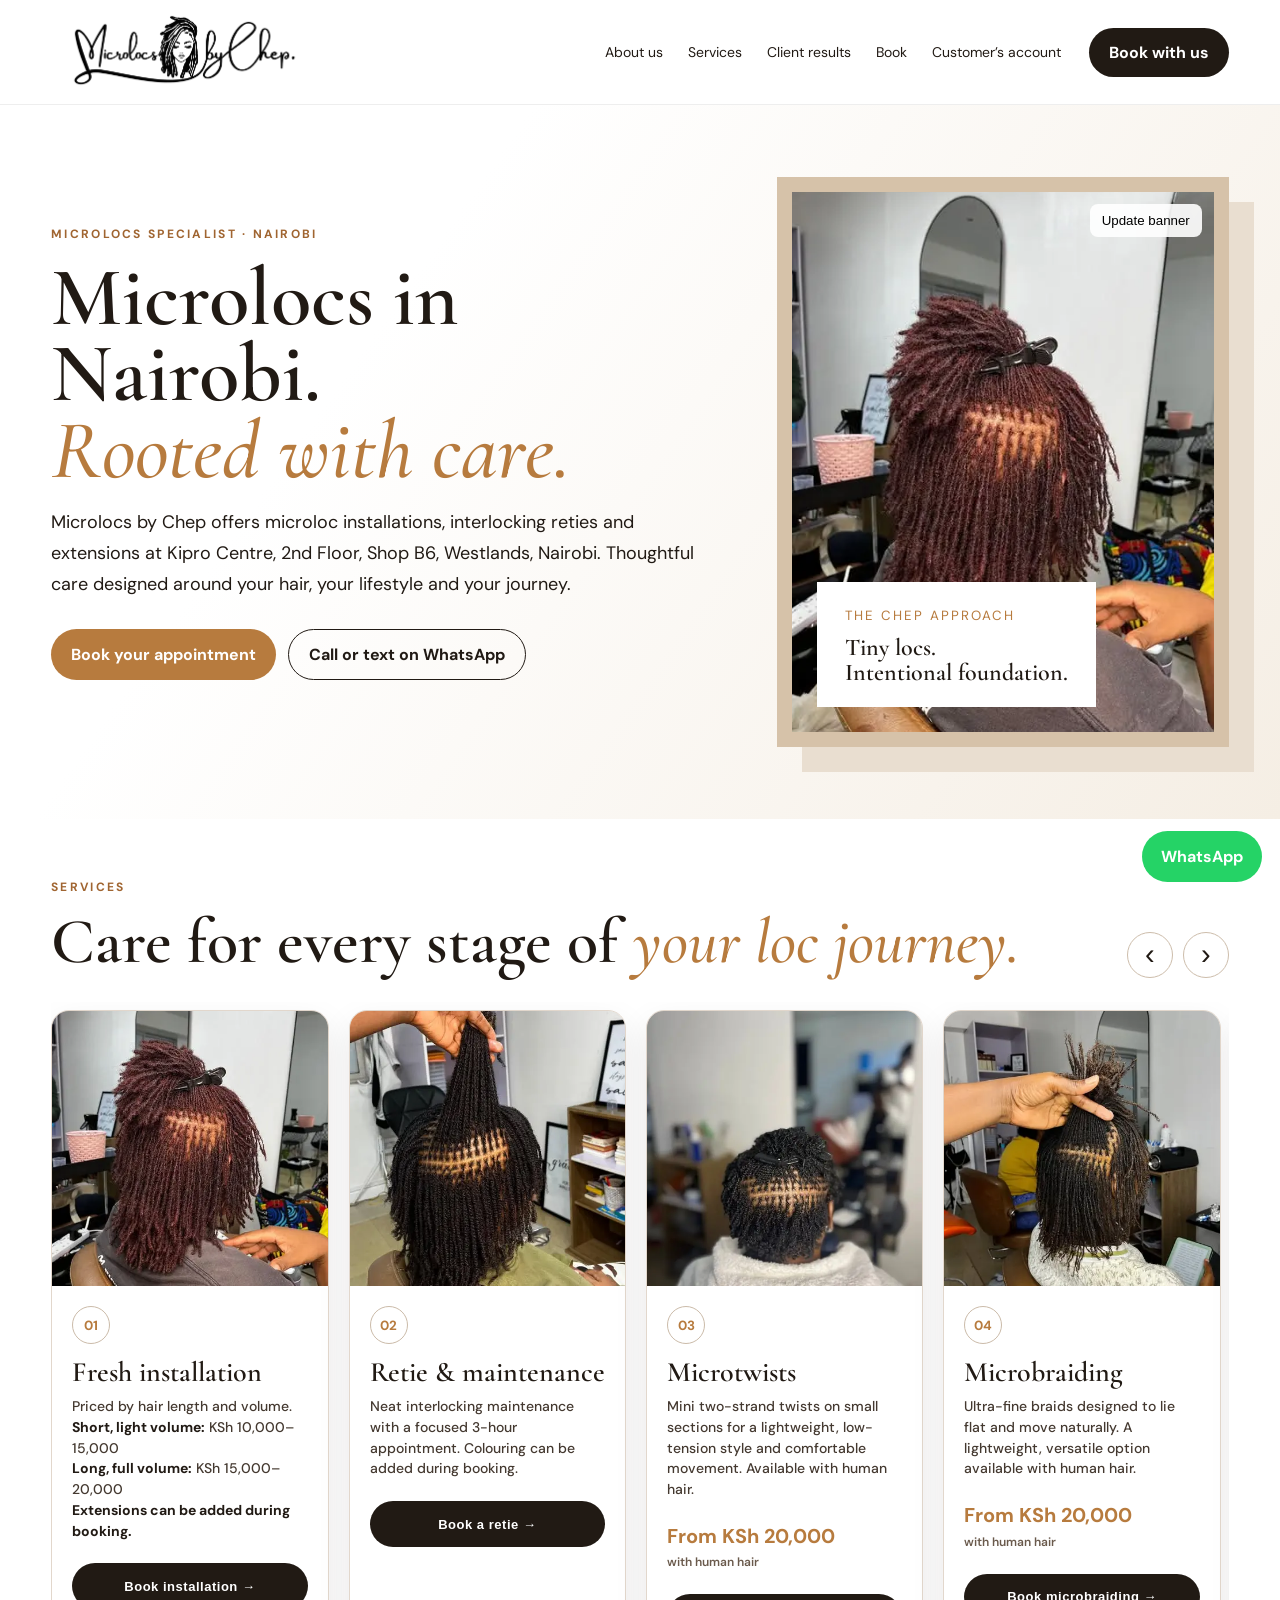
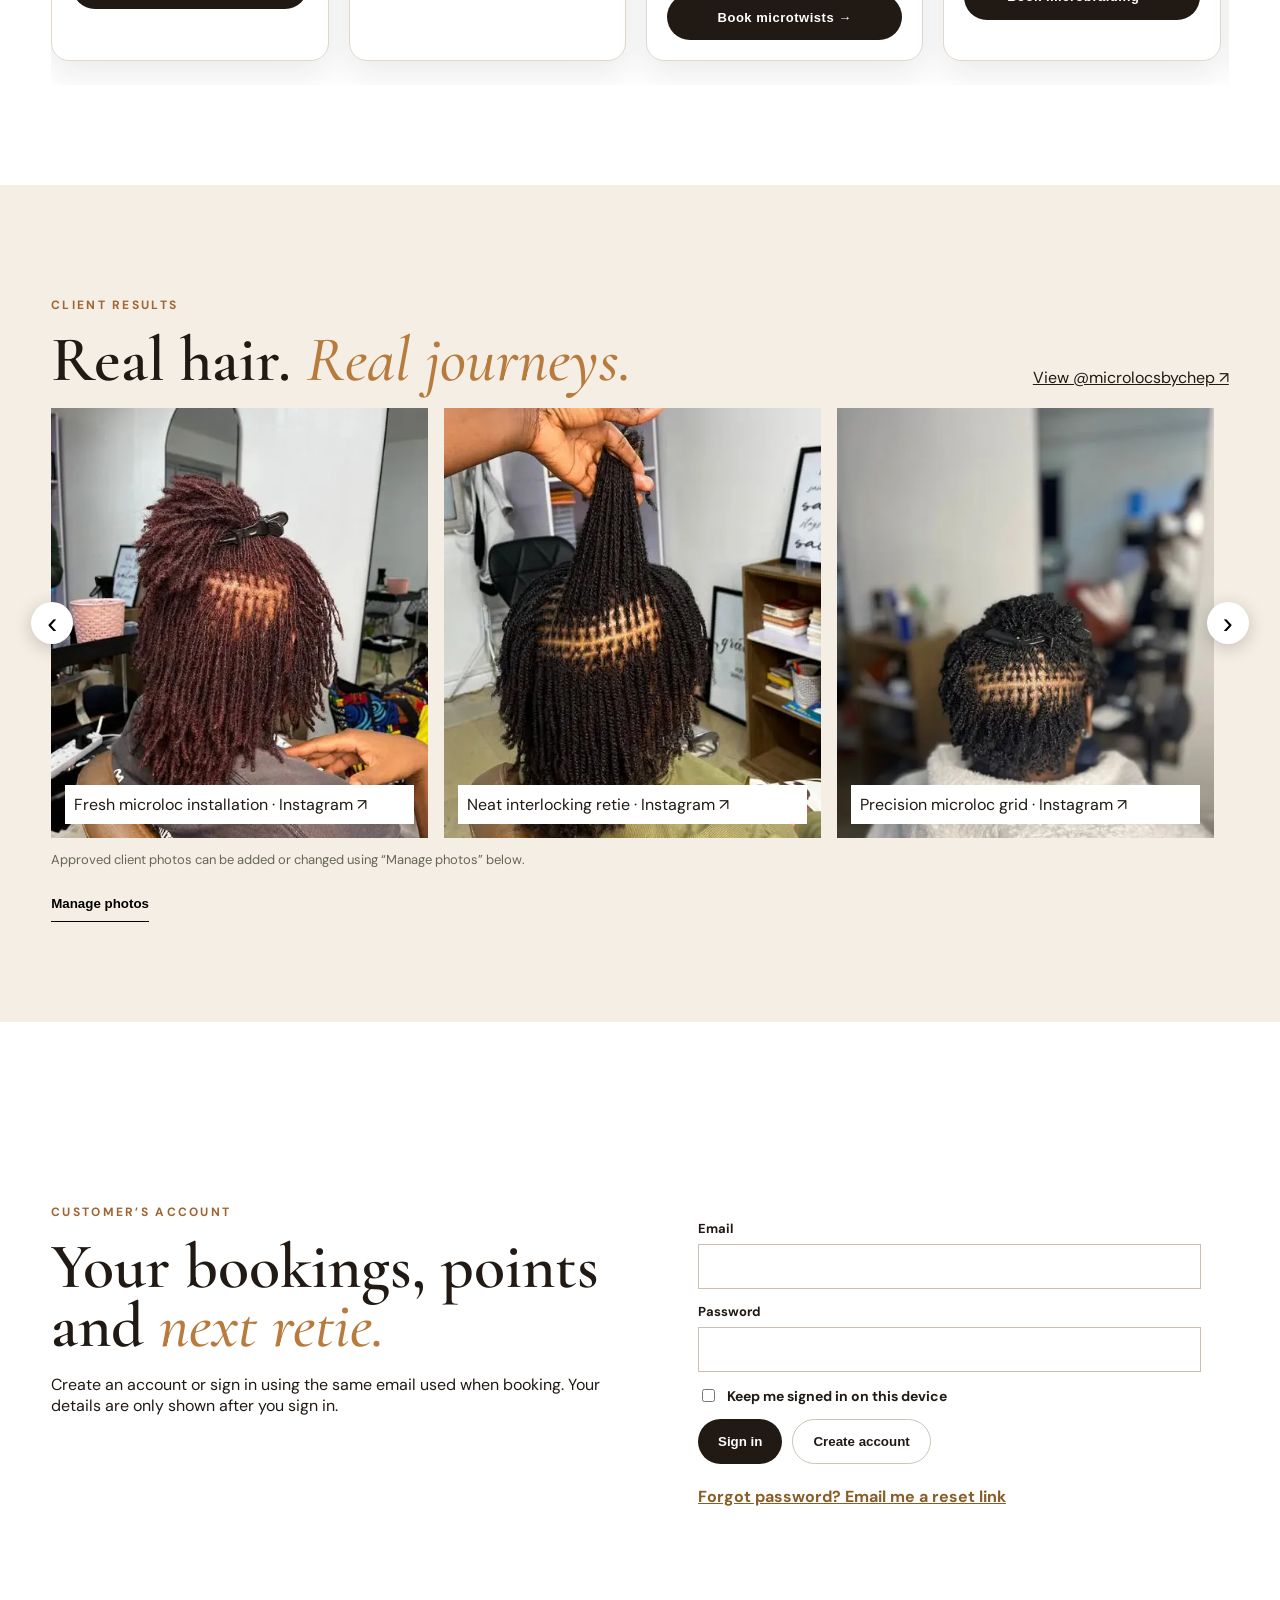
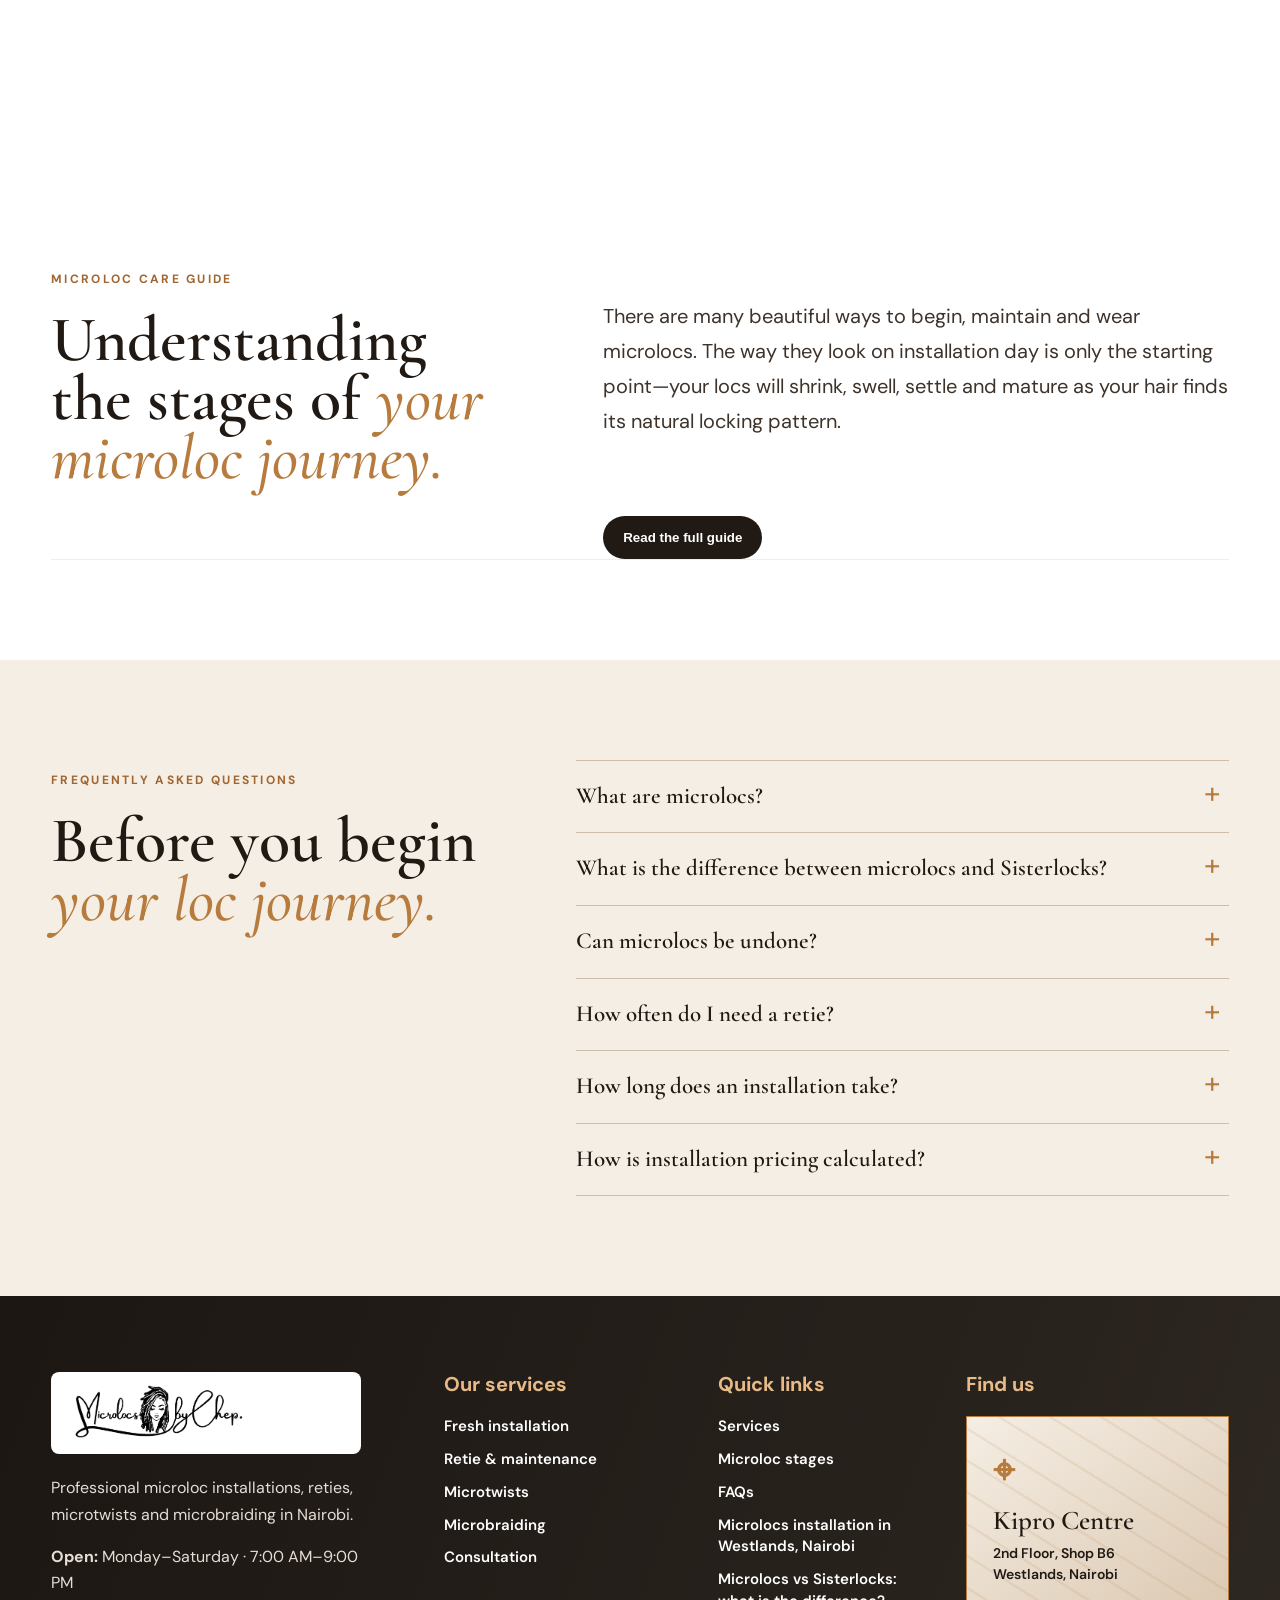
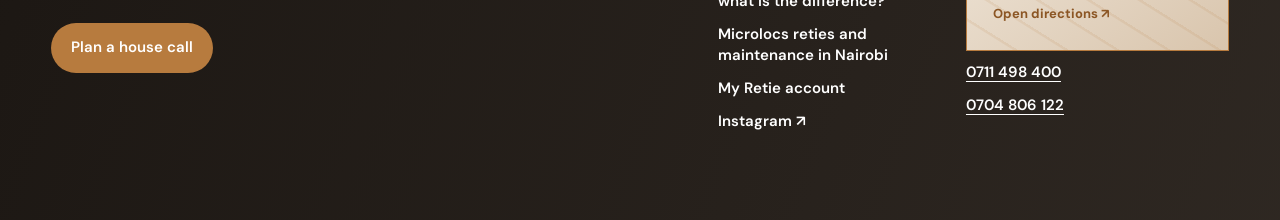
==== commit 94638a85: "Improve Nairobi microlocs search pages and crawlable business content" ====
--- a/index.html
+++ b/index.html
@@ -7,35 +7,38 @@
 <link rel="icon" href="/favicon.ico" sizes="48x48">
 <link rel="shortcut icon" href="/favicon.ico">
 <link rel="apple-touch-icon" href="/assets/microlocs-logo-transparent.png">
-<title>Microlocs, Sister Locs &amp; Reties Nairobi | Microlocs by Chep</title>
-<meta name="description" content="Book microloc and sister loc services in Nairobi: fresh installations, interlocking reties, retightening, extensions and personal consultations by Microlocs by Chep.">
+<title>Microlocs in Westlands, Nairobi | Microlocs by Chep</title>
+<meta name="description" content="Microlocs installation, reties and extensions in Westlands, Nairobi. Visit Microlocs by Chep at Kipro Centre, 2nd Floor, Shop B6. Book a consultation.">
 <meta name="robots" content="index, follow, max-image-preview:large, max-snippet:-1, max-video-preview:-1">
 <link rel="canonical" href="https://microlocsbychep.com/">
 <meta property="og:type" content="website">
 <meta property="og:locale" content="en_KE">
 <meta property="og:site_name" content="Microlocs by Chep">
-<meta property="og:title" content="Microlocs, Sister Locs &amp; Reties in Nairobi">
+<meta property="og:title" content="Microlocs in Westlands, Nairobi | Microlocs by Chep">
 <meta property="og:description" content="Fresh microloc installations, sister loc and interlocking reties, extensions and consultations in Nairobi.">
 <meta property="og:url" content="https://microlocsbychep.com/">
 <meta property="og:image" content="https://microlocsbychep.com/assets/microlocs-banner-3.webp">
 <meta property="og:image:alt" content="Microlocs styled by Microlocs by Chep in Nairobi">
 <meta name="twitter:card" content="summary_large_image">
-<meta name="twitter:title" content="Microlocs, Sister Locs &amp; Reties in Nairobi">
+<meta name="twitter:title" content="Microlocs in Westlands, Nairobi | Microlocs by Chep">
 <meta name="twitter:description" content="Installations, interlocking reties, extensions and consultations from Microlocs by Chep.">
 <meta name="twitter:image" content="https://microlocsbychep.com/assets/microlocs-banner-3.webp">
-<script type="application/ld+json">{"@context":"https://schema.org","@type":"HairSalon","@id":"https://microlocsbychep.com/#business","name":"Microlocs by Chep","url":"https://microlocsbychep.com/","logo":{"@type":"ImageObject","url":"https://microlocsbychep.com/assets/microlocs-logo-transparent.png","width":2172,"height":724},"image":"https://microlocsbychep.com/assets/microlocs-banner-3.webp","description":"Nairobi microloc specialist offering microloc and sister loc installations, interlocking reties, retightening, extensions and consultations.","telephone":"+254711498400","areaServed":{"@type":"City","name":"Nairobi"},"address":{"@type":"PostalAddress","addressLocality":"Nairobi","addressCountry":"KE"},"sameAs":["https://www.instagram.com/microlocsbychep/"],"hasOfferCatalog":{"@type":"OfferCatalog","name":"Microloc and Sister Loc Services","itemListElement":[{"@type":"Offer","itemOffered":{"@type":"Service","name":"Fresh Microloc Installation","description":"Twist-started microlocs with careful sizing, parting and aftercare guidance.","url":"https://microlocsbychep.com/#services"}},{"@type":"Offer","itemOffered":{"@type":"Service","name":"Sister Loc and Microloc Retie","alternateName":"Interlocking Retie and Retightening","description":"Interlocking maintenance to keep roots neat and locs on track.","url":"https://microlocsbychep.com/#services"}},{"@type":"Offer","itemOffered":{"@type":"Service","name":"Microloc Extensions","description":"Added length planned to blend naturally with a new microloc installation.","url":"https://microlocsbychep.com/#services"}},{"@type":"Offer","itemOffered":{"@type":"Service","name":"Microloc Consultation","description":"A personal assessment for your hair, goals and ideal next step.","url":"https://microlocsbychep.com/#services"}}]}}</script>
+<script type="application/ld+json">{"@context":"https://schema.org","@graph":[{"@type":"HairSalon","@id":"https://microlocsbychep.com/#business","name":"Microlocs by Chep","url":"https://microlocsbychep.com/","logo":{"@type":"ImageObject","url":"https://microlocsbychep.com/assets/microlocs-logo-transparent.png","width":2172,"height":724},"image":"https://microlocsbychep.com/assets/microlocs-banner-3.webp","description":"Nairobi microloc specialist offering microloc and sister loc installations, interlocking reties, retightening, extensions and consultations.","telephone":"+254711498400","areaServed":{"@type":"City","name":"Nairobi"},"address":{"@type":"PostalAddress","addressLocality":"Nairobi","addressCountry":"KE","streetAddress":"Kipro Centre, 2nd Floor, Shop B6, Westlands","addressRegion":"Nairobi County"},"sameAs":["https://www.instagram.com/microlocsbychep/"],"hasOfferCatalog":{"@type":"OfferCatalog","name":"Microloc and Sister Loc Services","itemListElement":[{"@type":"Offer","itemOffered":{"@type":"Service","name":"Microloc Installation","description":"Twist-started microlocs with careful sizing, parting and aftercare guidance.","url":"https://microlocsbychep.com/#services"}},{"@type":"Offer","itemOffered":{"@type":"Service","name":"Microloc Retie and Maintenance","alternateName":"Interlocking Retie and Retightening","description":"Interlocking maintenance to keep roots neat and locs on track.","url":"https://microlocsbychep.com/#services"}},{"@type":"Offer","itemOffered":{"@type":"Service","name":"Microloc Extensions","description":"Added length planned to blend naturally with a new microloc installation.","url":"https://microlocsbychep.com/#services"}},{"@type":"Offer","itemOffered":{"@type":"Service","name":"Microloc Consultation","description":"A personal assessment for your hair, goals and ideal next step.","url":"https://microlocsbychep.com/#services"}}]},"openingHoursSpecification":{"@type":"OpeningHoursSpecification","dayOfWeek":["Monday","Tuesday","Wednesday","Thursday","Friday","Saturday"],"opens":"07:00","closes":"21:00"},"hasMap":"https://www.google.com/maps/search/?api=1&query=Kipro%20Centre%2C%20Westlands%2C%20Nairobi"},{"@type":"WebSite","@id":"https://microlocsbychep.com/#website","url":"https://microlocsbychep.com/","name":"Microlocs by Chep","inLanguage":"en-KE","publisher":{"@id":"https://microlocsbychep.com/#business"}},{"@type":"FAQPage","@id":"https://microlocsbychep.com/#faq","url":"https://microlocsbychep.com/#faq","inLanguage":"en-KE","mainEntity":[{"@type":"Question","name":"What are microlocs?","acceptedAnswer":{"@type":"Answer","text":"Microlocs are very small, individual locs created with twists, braids or interlocking. Their small size makes them lightweight and versatile for styling."}},{"@type":"Question","name":"What is the difference between microlocs and Sisterlocks?","acceptedAnswer":{"@type":"Answer","text":"Sisterlocks® is a trademarked hair-locking brand and structured system. The brand sets specific requirements for its training, grid and sizing approach, locking technique, rotations and proprietary tools, with the service normally performed by a practitioner trained in that system. Microlocs is the broader term used for very small locs that are created or maintained outside the Sisterlocks® branded system. Microlocs can be installed with different parting patterns, sizes, tools and techniques—including twists, braids or interlocking—depending on the client’s hair and the loctician’s method. The finished styles can look similar, which is why the names are sometimes confused. The clearest difference is not simply the size of the locs: Sisterlocks® refers to a specific branded system, while microlocs describes a wider category of small locs. During consultation, we explain the method we use so each client knows exactly what service they are receiving."}},{"@type":"Question","name":"Can microlocs be undone?","acceptedAnswer":{"@type":"Answer","text":"Yes, they can sometimes be combed out, especially when they are newer. Removal can take many hours and may cause shedding or breakage, so a professional assessment is recommended."}},{"@type":"Question","name":"How often do I need a retie?","acceptedAnswer":{"@type":"Answer","text":"Most clients return every 4–8 weeks depending on hair growth, loc size and the condition of the roots."}},{"@type":"Question","name":"How long does an installation take?","acceptedAnswer":{"@type":"Answer","text":"A fresh installation takes approximately 6–8 hours, depending on hair length and volume."}},{"@type":"Question","name":"How is installation pricing calculated?","acceptedAnswer":{"@type":"Answer","text":"Pricing is based on hair length and volume. Extensions and colouring are optional add-ons with their own estimates."}}]}]}</script>
 <link rel="preconnect" href="https://fonts.googleapis.com">
+<link rel="dns-prefetch" href="//fonts.googleapis.com">
 <link rel="preconnect" href="https://fonts.gstatic.com" crossorigin>
+<link rel="dns-prefetch" href="//fonts.gstatic.com">
 <link href="https://fonts.googleapis.com/css2?family=Cormorant+Garamond:wght@500;600;700&family=DM+Sans:wght@400;500;600;700&display=swap" rel="stylesheet">
 <link rel="preload" href="assets/microlocs-banner-1.webp" as="image" type="image/webp" fetchpriority="high">
 <link rel="stylesheet" href="styles.css">
 <link rel="stylesheet" href="account-privacy.css">
 </head><body>
 <header><nav class="nav shell"><a href="#top"><img class="logo" src="assets/microlocs-logo-transparent.png" width="2172" height="724" alt="Microlocs by Chep" decoding="async" fetchpriority="high"></a><button class="menu" aria-label="Open menu">☰</button><div class="links"><a href="#services">Services</a><a href="#results">Client results</a><a href="#book">Book</a><a href="#account">My reties</a></div><a class="pill desktop" href="https://wa.me/254711498400?text=Hello%20Microlocs%20by%20Chep%2C%20I%20would%20like%20to%20book." target="_blank">WhatsApp us</a></nav></header>
-<main id="top"><section class="hero"><div class="shell hero-grid"><div><p class="eyebrow">MICROLOCS SPECIALIST · NAIROBI</p><h1>Rooted with care.<br><i>Worn with confidence.</i></h1><p class="lead">Thoughtful microloc installations, neat interlocking reties and extensions designed around your hair, your lifestyle and your journey.</p><div class="actions"><a class="button gold" href="#book">Book your appointment</a><a class="button ghost" href="https://wa.me/254711498400?text=Hello%20Microlocs%20by%20Chep%2C%20I%20have%20a%20question." target="_blank">Call or text on WhatsApp</a></div></div><div class="banner" id="heroBanner"><div class="banner-copy"><small>THE CHEP APPROACH</small><strong>Tiny locs.<br>Intentional foundation.</strong></div><button class="edit-banner" id="editBanner">Update banner</button></div></div></section>
-<section class="section" id="services"><div class="shell"><p class="eyebrow">SERVICES</p><h2>Care for every stage of <i>your loc journey.</i></h2><div class="cards"><article><b>01</b><h3>Fresh installation</h3><p>Twist-started microlocs with careful sizing, parting and aftercare guidance.</p><button data-service="Fresh Microlocs Installation">Book installation</button></article><article><b>02</b><h3>Sister Locs &amp; Microlocs Reties</h3><p>Professional interlocking reties and maintenance to keep your roots neat and your locs on track.</p><button data-service="Sister Locs / Microlocs Retie">Book a retie</button></article><article><b>03</b><h3>Extensions</h3><p>Added length planned to blend naturally with your new microloc installation.</p><button data-service="Microlocs with Extensions">Book extensions</button></article><article><b>04</b><h3>Consultation</h3><p>A personal assessment for your hair, goals and ideal next step.</p><button data-service="Consultation">Book consultation</button></article></div></div></section>
+<main id="top"><section class="hero"><div class="shell hero-grid"><div><p class="eyebrow">MICROLOCS SPECIALIST · NAIROBI</p><h1>Microlocs in Nairobi.<br><i>Rooted with care.</i></h1><p class="lead">Microlocs by Chep offers microloc installations, interlocking reties and extensions at Kipro Centre, 2nd Floor, Shop B6, Westlands, Nairobi. Thoughtful care designed around your hair, your lifestyle and your journey.</p><div class="actions"><a class="button gold" href="#book">Book your appointment</a><a class="button ghost" href="https://wa.me/254711498400?text=Hello%20Microlocs%20by%20Chep%2C%20I%20have%20a%20question." target="_blank">Call or text on WhatsApp</a></div></div><div class="banner" id="heroBanner"><div class="banner-copy"><small>THE CHEP APPROACH</small><strong>Tiny locs.<br>Intentional foundation.</strong></div><button class="edit-banner" id="editBanner">Update banner</button></div></div></section>
+<section class="section" id="services"><div class="shell"><p class="eyebrow">SERVICES</p><h2>Care for every stage of <i>your loc journey.</i></h2><div class="cards"><article data-service-open="Installation"><div class="service-photo service-photo-installation" role="img" aria-label="Fresh microloc installation"></div><div class="service-card-content"><small>01</small><h3>Fresh installation</h3><p>Priced by hair length and volume.<br><b>Short, light volume:</b> KSh 10,000–15,000<br><b>Long, full volume:</b> KSh 15,000–20,000<br><b>Extensions can be added during booking.</b></p><button type="button" data-service-card="Installation" data-duration="8">Book installation</button></div></article><article data-service-open="Retie"><div class="service-photo service-photo-retie" role="img" aria-label="Neat microloc retie"></div><div class="service-card-content"><small>02</small><h3>Retie & maintenance</h3><p>Neat interlocking maintenance with a focused 3-hour appointment. Colouring can be added during booking.</p><button type="button" data-service-card="Retie" data-duration="3">Book a retie</button></div></article><article data-service-open="Microtwists"><div class="service-photo service-photo-microtwists" role="img" aria-label="Microtwists with human hair"></div><div class="service-card-content"><small>03</small><h3>Microtwists</h3><p>Mini two-strand twists on small sections for a lightweight, low-tension style and comfortable movement. Available with human hair.</p><p class="service-price">From KSh 20,000 <small>with human hair</small></p><button type="button" data-service-card="Microtwists" data-duration="6">Book microtwists</button></div></article><article data-service-open="Microbraiding"><div class="service-photo service-photo-microbraiding" role="img" aria-label="Microbraiding with human hair"></div><div class="service-card-content"><small>04</small><h3>Microbraiding</h3><p>Ultra-fine braids designed to lie flat and move naturally. A lightweight, versatile option available with human hair.</p><p class="service-price">From KSh 20,000 <small>with human hair</small></p><button type="button" data-service-card="Microbraiding" data-duration="6">Book microbraiding</button></div></article><article data-service-open="Consultation"><div class="service-photo service-photo-consultation" role="img" aria-label="Microloc consultation"></div><div class="service-card-content"><small>05</small><h3>Consultation</h3><p>A personal assessment for your hair, desired size, volume, length and ideal next step.</p><button type="button" data-service-card="Consultation" data-duration="1">Book consultation</button></div></article></div></div></section>
 <section class="section cream" id="results"><div class="shell"><div class="row"><div><p class="eyebrow">CLIENT RESULTS</p><h2>Real hair. <i>Real journeys.</i></h2></div><a class="ig" href="https://www.instagram.com/microlocsbychep/" target="_blank">View @microlocsbychep ↗</a></div><div class="carousel-wrap"><button class="arrow prev" aria-label="Previous">‹</button><div class="carousel" id="clientCarousel"></div><button class="arrow next" aria-label="Next">›</button></div><p class="hint">Approved client photos can be added or changed using “Manage photos” below.</p><button class="manage" id="managePhotos">Manage photos</button></div></section>
 <section class="section dark" id="book"><div class="shell booking"><div><p class="eyebrow pale">RESERVE YOUR CHAIR</p><h2>Let’s begin your <i>next chapter.</i></h2><p>Choose your service, date and exact preferred time. Your request opens directly in WhatsApp for confirmation.</p><a class="phone" href="https://wa.me/254711498400" target="_blank">0711 498 400 ↗</a></div><form id="bookingForm"><label>Full name<input name="name" required></label><label>Phone number<input name="phone" type="tel" required placeholder="07XX XXX XXX"></label><label>Service<select name="service" id="serviceSelect" required><option value="">Choose service</option><option>Fresh Microlocs Installation</option><option>Sister Locs / Microlocs Retie</option><option>Microlocs with Extensions</option><option>Consultation</option></select></label><div class="split"><label>Date<input name="date" type="date" required></label><label>Preferred time<input name="time" type="time" required></label></div><label>Hair details<textarea name="notes" rows="3" placeholder="Tell us about your hair, length and goals"></textarea></label><button class="button gold" type="submit">Send booking on WhatsApp ↗</button></form></div></section>
 <section class="section" id="account"><div class="shell account"><div><p class="eyebrow">MY RETIE JOURNEY</p><h2>Never miss your <i>next retie.</i></h2><p>Create a simple customer profile, save your last retie date and see when your next maintenance is due.</p><p class="notice">Your profile is saved privately on this device while secure online accounts are being connected.</p></div><form id="accountForm"><label>Your name<input name="customerName" required></label><label>Email or phone<input name="contact" required></label><label>Last retie date<input name="lastRetie" type="date" required></label><label>Remind me after<select name="weeks"><option value="4">4 weeks</option><option value="5">5 weeks</option><option value="6" selected>6 weeks</option><option value="8">8 weeks</option></select></label><button class="button darkbtn" type="submit">Create account & save reminder</button><div id="reminderResult"></div></form></div></section></main>
-<footer><div class="shell footer"><img class="footer-logo" src="assets/microlocs-logo-transparent.png" width="2172" height="724" alt="Microlocs by Chep" loading="lazy" decoding="async"><p>Beautifully begun. Beautifully maintained.</p><a href="https://wa.me/254711498400" target="_blank">WhatsApp</a><a href="https://www.instagram.com/microlocsbychep/" target="_blank">Instagram</a></div></footer>
-<div class="modal" id="editorModal" aria-hidden="true"><div class="modal-card"><button class="close" aria-label="Close">×</button><h3 id="modalTitle">Update content</h3><div id="modalBody"></div></div></div><a class="floating" href="https://wa.me/254711498400?text=Hello%20Microlocs%20by%20Chep%2C%20I%20would%20like%20to%20book." target="_blank">WhatsApp</a><script src="script.js"></script><script src="password-reset.js"></script></body></html>
+<section class="section faq-section" id="faq"><div class="shell faq-wrap"><p class="eyebrow">FREQUENTLY ASKED QUESTIONS</p><h2>Before you begin <i>your loc journey.</i></h2><div class="faq-list"><details><summary>What are microlocs?</summary><p>Microlocs are very small, individual locs created with twists, braids or interlocking. Their small size makes them lightweight and versatile for styling.</p></details><details><summary>What is the difference between microlocs and Sisterlocks?</summary><p><strong>Sisterlocks®</strong> is a trademarked hair-locking brand and structured system. The brand sets specific requirements for its training, grid and sizing approach, locking technique, rotations and proprietary tools, with the service normally performed by a practitioner trained in that system.</p><p><strong>Microlocs</strong> is the broader term used for very small locs that are created or maintained outside the Sisterlocks® branded system. Microlocs can be installed with different parting patterns, sizes, tools and techniques—including twists, braids or interlocking—depending on the client’s hair and the loctician’s method.</p><p>The finished styles can look similar, which is why the names are sometimes confused. The clearest difference is not simply the size of the locs: Sisterlocks® refers to a specific branded system, while microlocs describes a wider category of small locs. During consultation, we explain the method we use so each client knows exactly what service they are receiving.</p></details><details><summary>Can microlocs be undone?</summary><p>Yes, they can sometimes be combed out, especially when they are newer. Removal can take many hours and may cause shedding or breakage, so a professional assessment is recommended.</p></details><details><summary>How often do I need a retie?</summary><p>Most clients return every 4–8 weeks depending on hair growth, loc size and the condition of the roots.</p></details><details><summary>How long does an installation take?</summary><p>A fresh installation takes approximately 6–8 hours, depending on hair length and volume.</p></details><details><summary>How is installation pricing calculated?</summary><p>Pricing is based on hair length and volume. Extensions and colouring are optional add-ons with their own estimates.</p></details></div></div></section>
+<footer class="contact-hub" id="contact"><div class="shell contact-grid"><div class="contact-brand"><img src="assets/microlocs-logo-transparent.png" alt="Microlocs by Chep"><p>Professional microloc installations, reties, microtwists and microbraiding in Nairobi.</p><p><strong>Open:</strong> Monday–Saturday · 7:00 AM–9:00 PM</p><a class="button house-call" href="https://wa.me/254711498400?text=Hello%20Microlocs%20by%20Chep%2C%20I%20would%20like%20to%20plan%20a%20house%20call.%20My%20location%20is%3A%20" target="_blank" rel="noopener">Plan a house call</a></div><div><h3>Our services</h3><button type="button" data-contact-service="Installation">Fresh installation</button><button type="button" data-contact-service="Retie">Retie & maintenance</button><button type="button" data-contact-service="Microtwists">Microtwists</button><button type="button" data-contact-service="Microbraiding">Microbraiding</button><button type="button" data-contact-service="Consultation">Consultation</button></div><div><h3>Quick links</h3><a href="#services">Services</a><a href="#loc-stages">Microloc stages</a><a href="#faq">FAQs</a><a href="/microlocs-installation-nairobi.html">Microlocs installation in Westlands, Nairobi</a><a href="/microlocs-vs-sisterlocks.html">Microlocs vs Sisterlocks: what is the difference?</a><a href="/microlocs-reties-nairobi.html">Microlocs reties and maintenance in Nairobi</a><a href="#account">My Retie account</a><a href="https://www.instagram.com/microlocsbychep/" target="_blank" rel="noopener">Instagram ↗</a></div><div class="location-card"><h3>Find us</h3><a class="map-link" href="https://www.google.com/maps/search/?api=1&query=Kipro%20Centre%2C%20Westlands%2C%20Nairobi" target="_blank" rel="noopener"><span class="map-pin">⌖</span><strong>Kipro Centre</strong><small>2nd Floor, Shop B6<br>Westlands, Nairobi</small><b>Open directions ↗</b></a><a class="contact-phone" href="tel:+254711498400">0711 498 400</a><a class="contact-phone" href="tel:+254704806122">0704 806 122</a></div></div></footer>
+<div class="modal" id="editorModal" aria-hidden="true"><div class="modal-card"><button class="close" aria-label="Close">×</button><h3 id="modalTitle">Update content</h3><div id="modalBody"></div></div></div><a class="floating" href="https://wa.me/254711498400?text=Hello%20Microlocs%20by%20Chep%2C%20I%20would%20like%20to%20book." target="_blank">WhatsApp</a><script src="website-visitors.js" defer></script><script src="script.js" defer></script><script src="password-reset.js" defer></script></body></html>
--- a/styles.css
+++ b/styles.css
@@ -254,3 +254,27 @@
 .next-retie-card{display:flex;align-items:center;justify-content:space-between;gap:1rem;margin-bottom:1.15rem;padding:1rem 1.15rem;background:#201912;color:#fff;border-left:4px solid #c27c34}.next-retie-card span{font-size:.9rem;letter-spacing:.04em}.next-retie-card strong{font-family:"Cormorant Garamond",serif;font-size:1.45rem;color:#efbd84}.customer-profile h4{margin:.5rem 0 .8rem;font-size:1rem}@media(max-width:600px){.next-retie-card{align-items:flex-start;flex-direction:column}.next-retie-card strong{font-size:1.3rem}}
 
 .footer-contact-line{display:flex;flex-wrap:wrap;gap:6px;align-items:center}.footer-contact-line a{display:inline!important;margin:0!important;color:#e7ba87!important;text-decoration:underline;text-underline-offset:3px}
+
+.booking-confirmation{border:0;border-radius:20px;padding:36px 28px 28px;width:min(460px,calc(100% - 32px));max-height:90dvh;overflow:auto;color:var(--ink);background:#fff;text-align:center;box-shadow:0 24px 80px #0005}.booking-confirmation::backdrop{background:rgba(25,19,14,.76);backdrop-filter:blur(5px)}.confirmation-close{position:absolute;top:12px;right:12px;width:32px;height:32px;border:0;background:transparent;font-size:26px;color:var(--ink);cursor:pointer}.confirmation-check{display:grid;place-items:center;width:56px;height:56px;margin:0 auto 16px;border-radius:50%;background:#edf5ed;color:#47784e;font-size:30px}.booking-confirmation h3{font:600 32px/1.1 "Cormorant Garamond",serif;margin:0 0 18px}.booking-confirmation .booking-success{padding:0;border:0;background:transparent;line-height:1.7}.booking-confirmation .earned-points{padding:14px;background:var(--cream);border-radius:10px;font-size:13px;margin:18px 0}.confirmation-done{margin-top:20px;width:100%}
+
+/* Booking confirmation sparkle celebration */
+.booking-confirmation{overflow:hidden}.confirmation-sparkles{position:absolute;inset:0;z-index:4;pointer-events:none;overflow:hidden}.confirmation-sparkles span{position:absolute;left:var(--sparkle-x);top:var(--sparkle-y);font-size:var(--sparkle-size);color:#c27c34;opacity:0;transform:translate(-50%,-50%) scale(.25) rotate(0deg);animation:bookingSparkle 1.65s ease-out var(--sparkle-delay) forwards;text-shadow:0 0 10px rgba(231,186,135,.55)}@keyframes bookingSparkle{0%{opacity:0;transform:translate(-50%,-50%) scale(.2) rotate(0deg)}22%{opacity:1;transform:translate(-50%,-65%) scale(1.15) rotate(55deg)}70%{opacity:.9;transform:translate(-50%,-115%) scale(.85) rotate(145deg)}100%{opacity:0;transform:translate(-50%,-165%) scale(.35) rotate(220deg)}}@media(prefers-reduced-motion:reduce){.confirmation-sparkles{display:none}}
+
+/* Full-screen festive booking fireworks */
+.booking-fireworks{position:fixed;inset:0;z-index:99999;pointer-events:none;overflow:hidden}.booking-fireworks span{position:absolute;left:var(--x);top:var(--y);font-size:var(--size);line-height:1;color:#d89a45;opacity:0;text-shadow:0 0 8px #fff,0 0 16px rgba(231,186,135,.9);animation:bookingFirework 2.6s cubic-bezier(.12,.7,.25,1) var(--delay) forwards,bookingTwinkle .38s ease-in-out var(--delay) infinite alternate}.booking-fireworks span:nth-child(3n){color:#fff}.booking-fireworks span:nth-child(4n){color:#efbd84}.booking-fireworks i{position:absolute;left:var(--left);top:-4vh;width:5px;height:10px;border-radius:50%;background:#efbd84;opacity:0;box-shadow:0 0 7px #fff;animation:bookingGlitter 3.2s ease-in var(--delay) forwards,bookingTwinkle .42s ease-in-out var(--delay) infinite alternate}.booking-fireworks i:nth-of-type(3n){background:#fff}.booking-fireworks i:nth-of-type(4n){width:3px;height:7px;background:#d89a45}@keyframes bookingFirework{0%{opacity:0;transform:translate(-50%,-50%) scale(.15)}12%{opacity:1}70%{opacity:1;transform:translate(calc(-50% + var(--dx)),calc(-50% + var(--dy))) scale(1) rotate(220deg)}100%{opacity:0;transform:translate(calc(-50% + var(--dx)),calc(-50% + var(--dy) + 45px)) scale(.3) rotate(320deg)}}@keyframes bookingGlitter{0%{opacity:0;transform:translateY(0) rotate(0deg)}12%{opacity:1}85%{opacity:.95}100%{opacity:0;transform:translateY(var(--fall)) rotate(620deg)}}@media(prefers-reduced-motion:reduce){.booking-fireworks{display:none}}
+
+/* Keep the celebration in the dialog top layer, in front of the confirmation */
+.booking-confirmation .booking-fireworks{position:fixed!important;inset:0!important;width:100vw!important;height:100dvh!important;z-index:2147483647!important;pointer-events:none!important;overflow:hidden!important}.booking-confirmation>.confirmation-close,.booking-confirmation>.confirmation-check,.booking-confirmation>h3,.booking-confirmation>.confirmation-content,.booking-confirmation>.confirmation-done{position:relative;z-index:1}
+
+/* Booking glitter stays in the dialog top layer and covers the viewport */
+.booking-confirmation .booking-fireworks{position:fixed!important;inset:0!important;width:100vw!important;height:100dvh!important;z-index:999!important;pointer-events:none!important;overflow:hidden!important}
+
+@keyframes bookingTwinkle{0%{filter:brightness(.8);text-shadow:0 0 4px #fff,0 0 8px rgba(231,186,135,.65)}100%{filter:brightness(1.8);text-shadow:0 0 12px #fff,0 0 24px #efbd84,0 0 34px rgba(216,154,69,.95)}}
+
+/* Lightweight compatibility pass: older phones, laptops and slow devices */
+.booking-fireworks span{position:absolute;left:var(--x);top:var(--y);font-size:var(--size);line-height:1;color:#d89a45;opacity:0;will-change:transform,opacity;animation:lightBookingGlitter 1.35s ease-out var(--delay) both}.booking-fireworks span:nth-child(3n){color:#fff}.booking-fireworks span:nth-child(4n){color:#efbd84}@keyframes lightBookingGlitter{0%{opacity:0;transform:translate3d(0,10px,0) scale(.4)}30%{opacity:1;transform:translate3d(0,0,0) scale(1.15)}65%{opacity:.85;transform:translate3d(0,-12px,0) scale(.85)}100%{opacity:0;transform:translate3d(0,-24px,0) scale(.45)}}
+@media(max-width:480px){.booking-confirmation::backdrop,.about-section{backdrop-filter:none!important}.booking-confirmation{box-shadow:0 10px 30px #0004}.booking-fireworks span{animation-duration:1.1s}.hero h1{font-size:clamp(34px,11vw,46px)}.section h2{font-size:clamp(32px,10vw,42px)}.shell{padding-left:14px!important;padding-right:14px!important}.banner{min-height:300px}.client-card{height:390px}}
+@media(max-width:360px){.nav{padding-inline:10px}.logo{width:140px}.hero{padding-top:24px}.hero h1{font-size:34px}.button{padding-left:14px;padding-right:14px}.booking-modal-card,.service-options-card{padding-left:14px;padding-right:14px}#services .cards article{flex-basis:82%}.contact-brand img{width:210px}}
+@media(max-height:600px) and (max-width:900px){.booking-modal-card,.service-options-card{padding-top:58px}.booking-confirmation{max-height:96vh;padding-top:28px}}
+@supports not (height:100dvh){.booking-modal-card,.service-options-card,.about-modal-card{height:100vh}.booking-confirmation .booking-fireworks{height:100vh!important}}
+@media(prefers-reduced-motion:reduce){.booking-fireworks{display:none!important}.banner,.client-card,*{scroll-behavior:auto!important}}
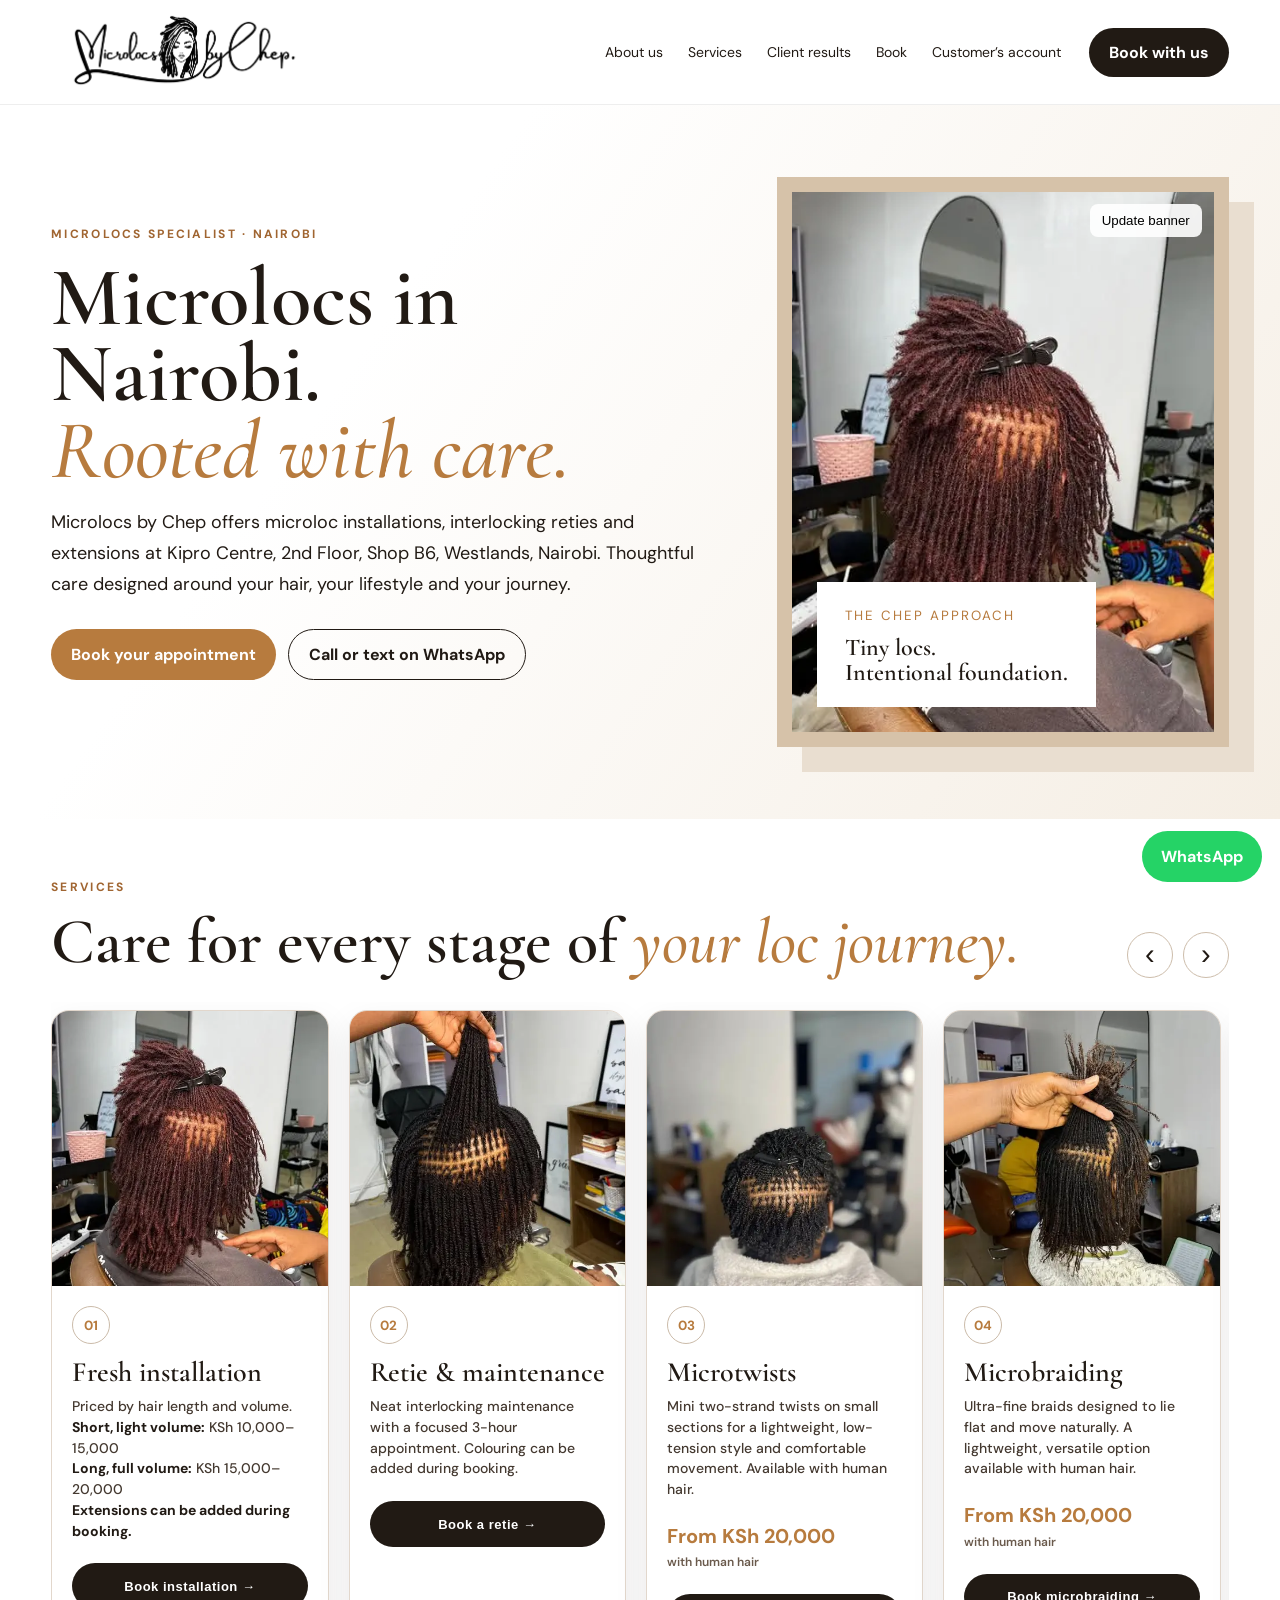
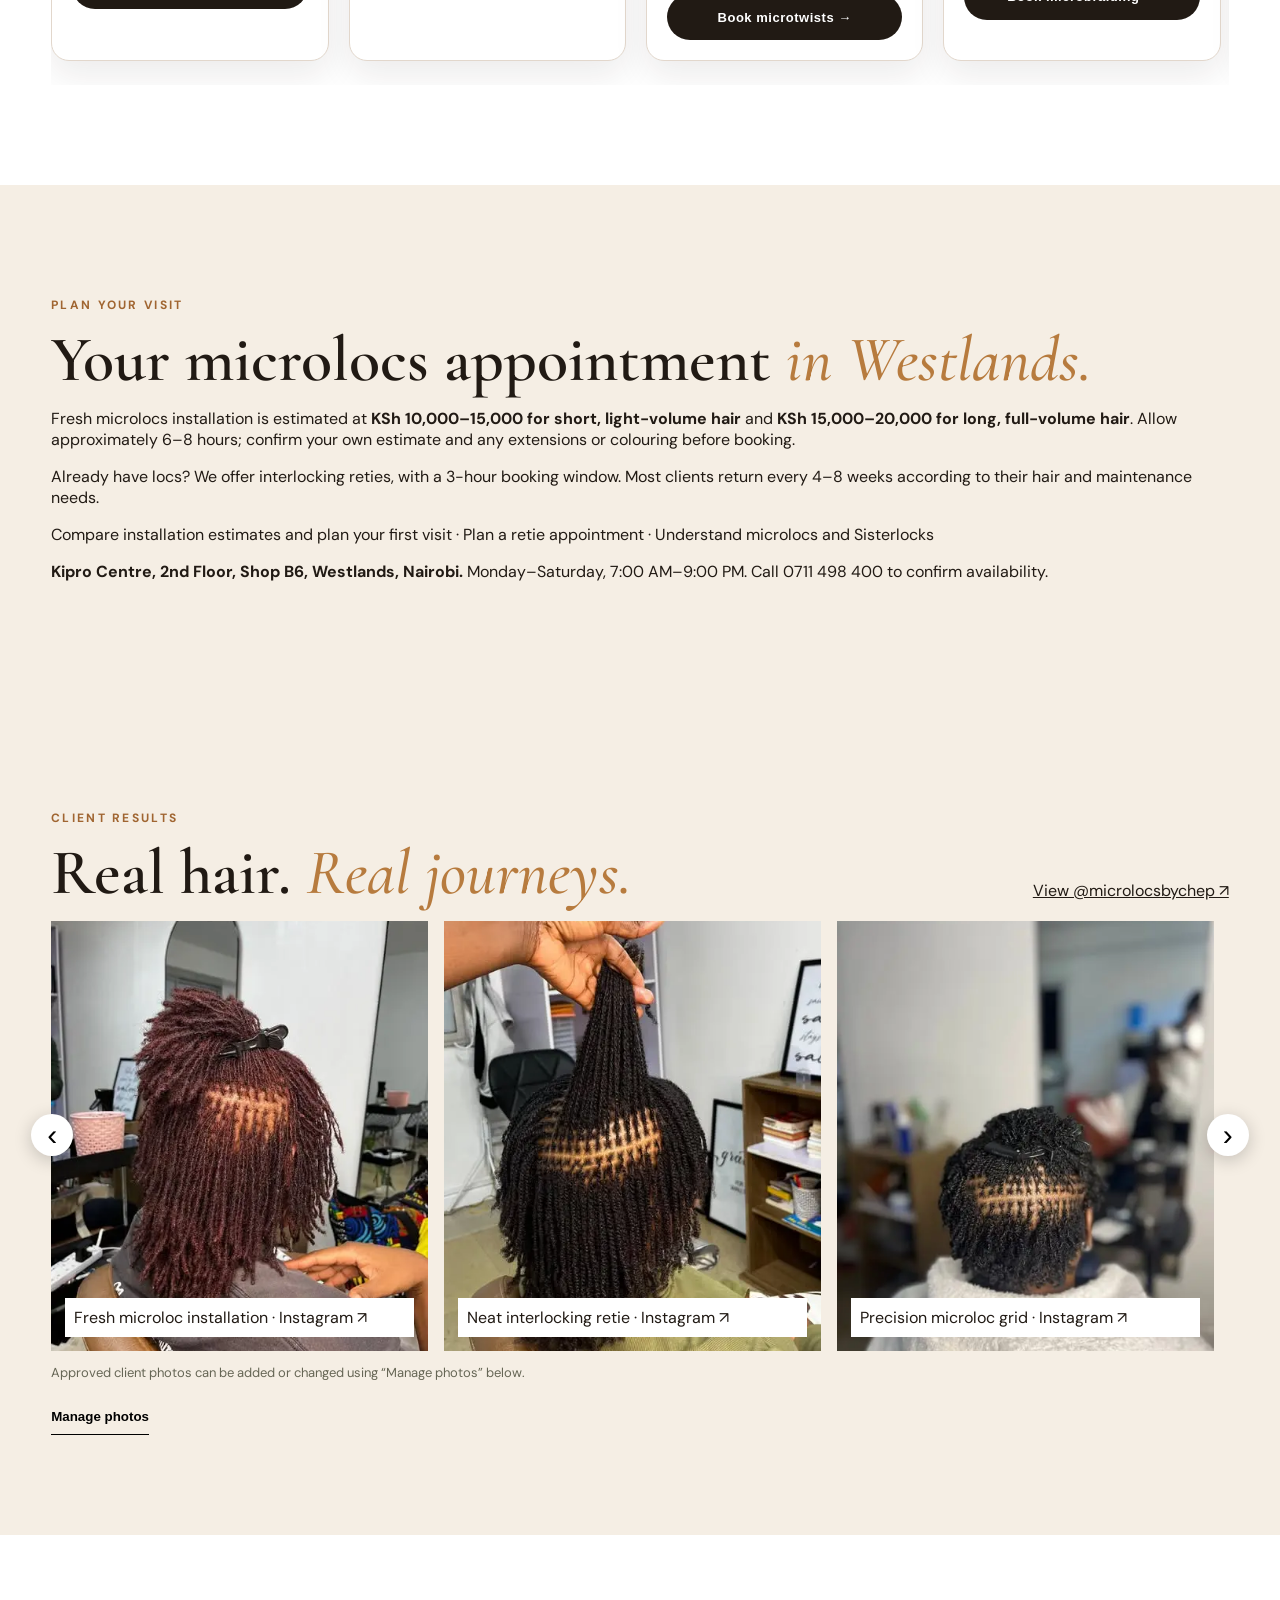
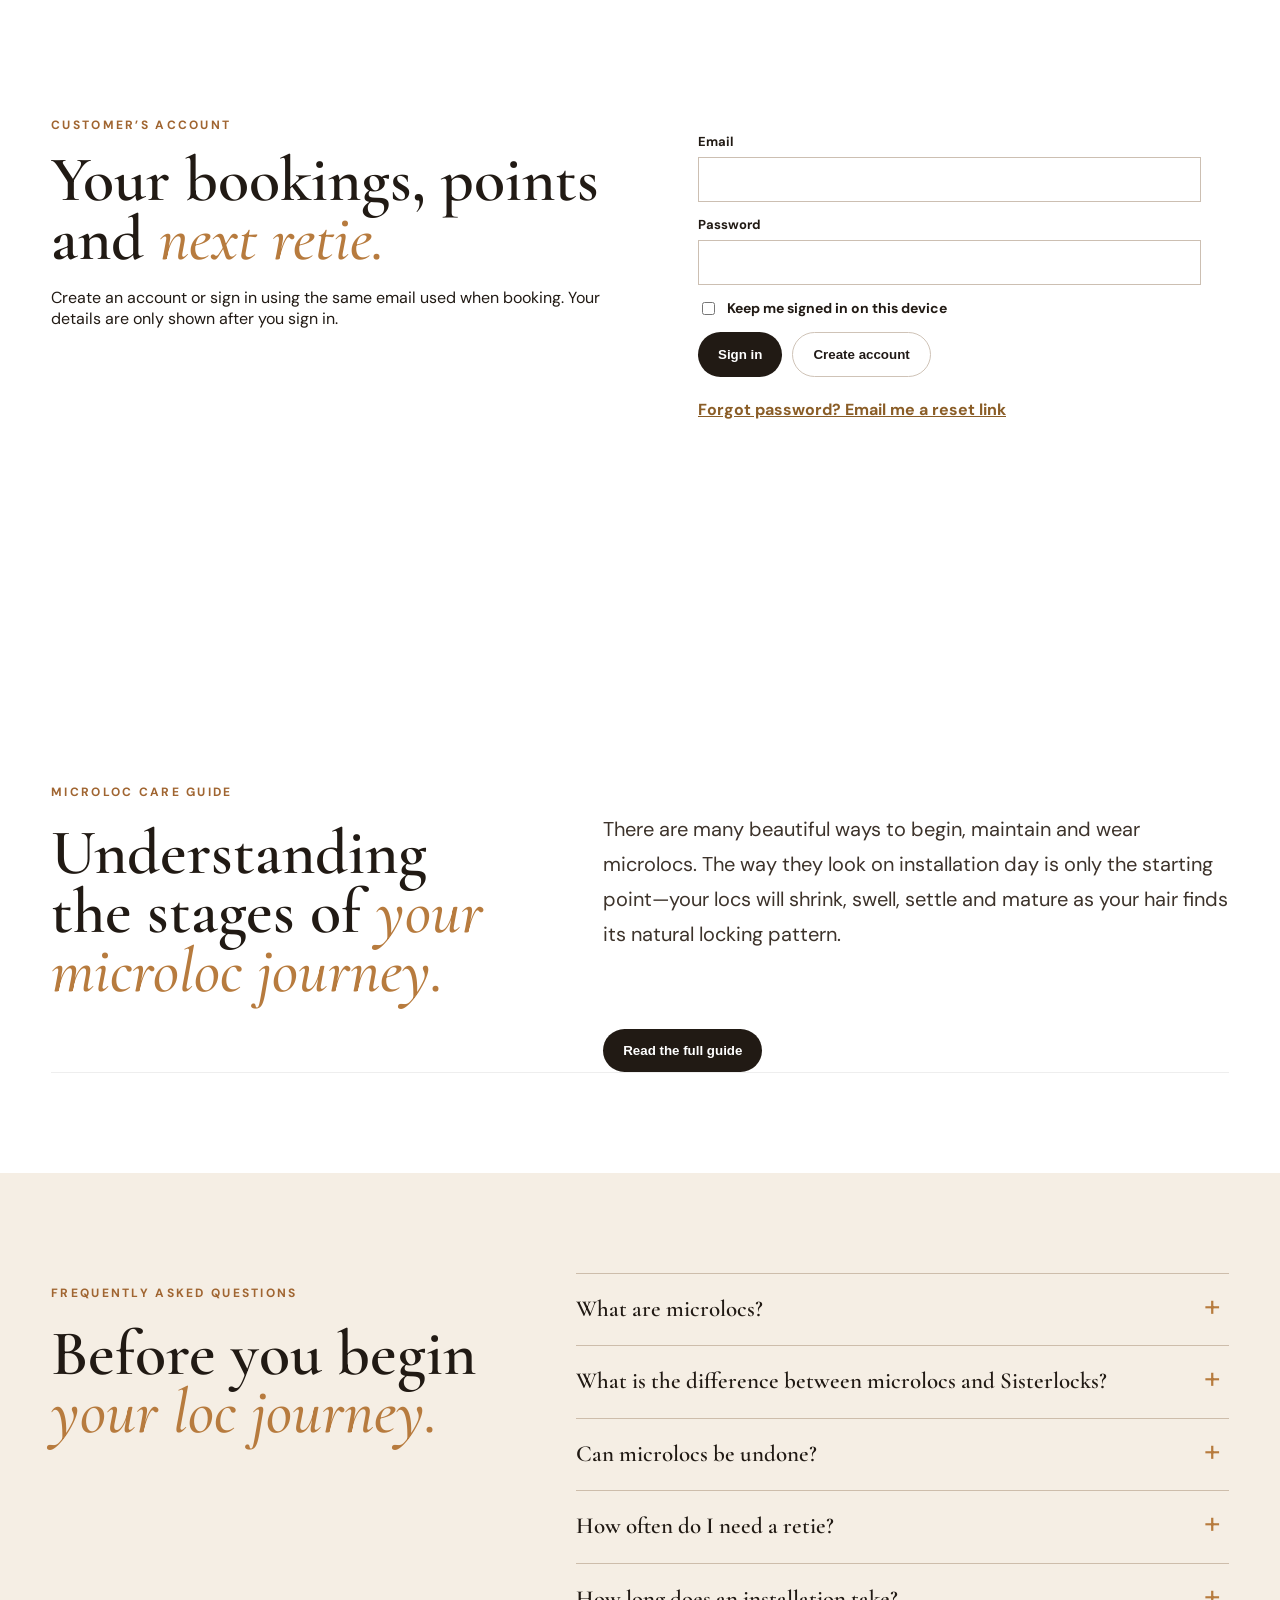
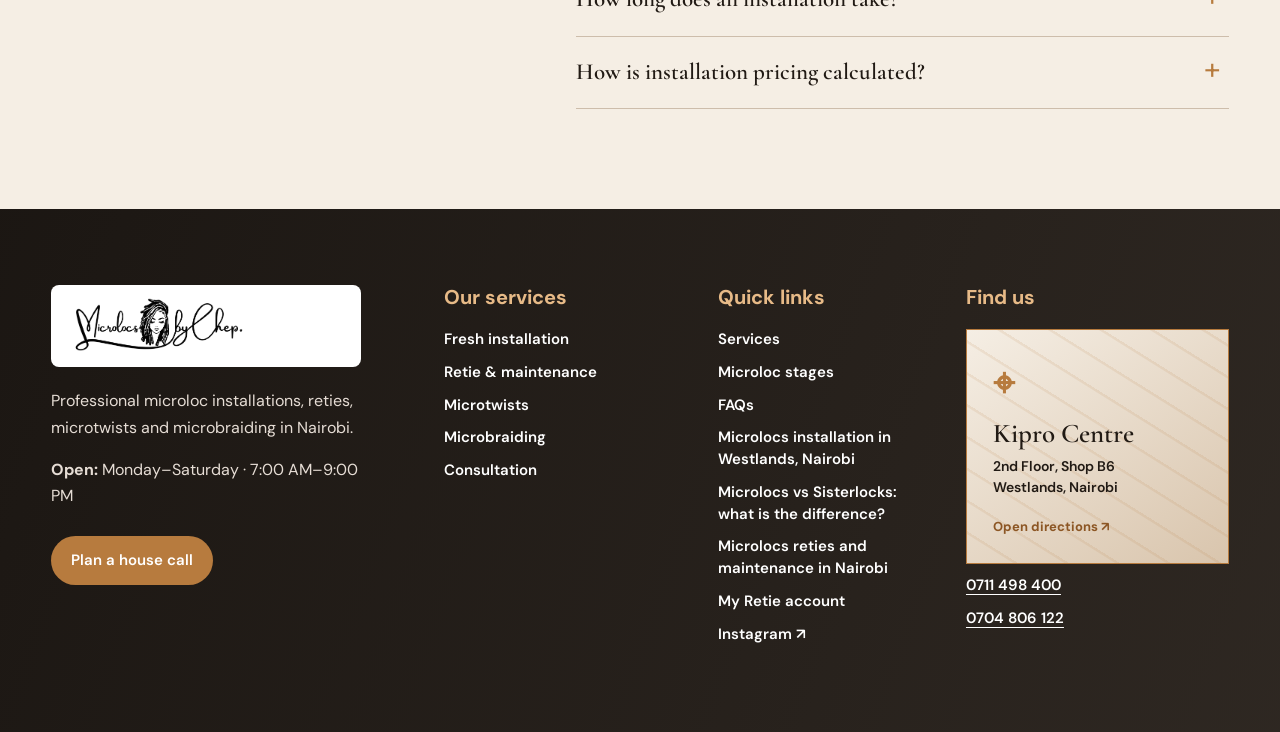
==== commit 0b46d153: "Strengthen local service content, business identity and search discovery" ====
--- a/index.html
+++ b/index.html
@@ -15,15 +15,15 @@
 <meta property="og:locale" content="en_KE">
 <meta property="og:site_name" content="Microlocs by Chep">
 <meta property="og:title" content="Microlocs in Westlands, Nairobi | Microlocs by Chep">
-<meta property="og:description" content="Fresh microloc installations, sister loc and interlocking reties, extensions and consultations in Nairobi.">
+<meta property="og:description" content="Microlocs installation, interlocking reties and extensions at Kipro Centre, Westlands, Nairobi. Book a consultation with Microlocs by Chep.">
 <meta property="og:url" content="https://microlocsbychep.com/">
 <meta property="og:image" content="https://microlocsbychep.com/assets/microlocs-banner-3.webp">
 <meta property="og:image:alt" content="Microlocs styled by Microlocs by Chep in Nairobi">
 <meta name="twitter:card" content="summary_large_image">
 <meta name="twitter:title" content="Microlocs in Westlands, Nairobi | Microlocs by Chep">
-<meta name="twitter:description" content="Installations, interlocking reties, extensions and consultations from Microlocs by Chep.">
+<meta name="twitter:description" content="Microlocs installation, interlocking reties and extensions in Westlands, Nairobi. Visit Kipro Centre, 2nd Floor, Shop B6.">
 <meta name="twitter:image" content="https://microlocsbychep.com/assets/microlocs-banner-3.webp">
-<script type="application/ld+json">{"@context":"https://schema.org","@graph":[{"@type":"HairSalon","@id":"https://microlocsbychep.com/#business","name":"Microlocs by Chep","url":"https://microlocsbychep.com/","logo":{"@type":"ImageObject","url":"https://microlocsbychep.com/assets/microlocs-logo-transparent.png","width":2172,"height":724},"image":"https://microlocsbychep.com/assets/microlocs-banner-3.webp","description":"Nairobi microloc specialist offering microloc and sister loc installations, interlocking reties, retightening, extensions and consultations.","telephone":"+254711498400","areaServed":{"@type":"City","name":"Nairobi"},"address":{"@type":"PostalAddress","addressLocality":"Nairobi","addressCountry":"KE","streetAddress":"Kipro Centre, 2nd Floor, Shop B6, Westlands","addressRegion":"Nairobi County"},"sameAs":["https://www.instagram.com/microlocsbychep/"],"hasOfferCatalog":{"@type":"OfferCatalog","name":"Microloc and Sister Loc Services","itemListElement":[{"@type":"Offer","itemOffered":{"@type":"Service","name":"Microloc Installation","description":"Twist-started microlocs with careful sizing, parting and aftercare guidance.","url":"https://microlocsbychep.com/#services"}},{"@type":"Offer","itemOffered":{"@type":"Service","name":"Microloc Retie and Maintenance","alternateName":"Interlocking Retie and Retightening","description":"Interlocking maintenance to keep roots neat and locs on track.","url":"https://microlocsbychep.com/#services"}},{"@type":"Offer","itemOffered":{"@type":"Service","name":"Microloc Extensions","description":"Added length planned to blend naturally with a new microloc installation.","url":"https://microlocsbychep.com/#services"}},{"@type":"Offer","itemOffered":{"@type":"Service","name":"Microloc Consultation","description":"A personal assessment for your hair, goals and ideal next step.","url":"https://microlocsbychep.com/#services"}}]},"openingHoursSpecification":{"@type":"OpeningHoursSpecification","dayOfWeek":["Monday","Tuesday","Wednesday","Thursday","Friday","Saturday"],"opens":"07:00","closes":"21:00"},"hasMap":"https://www.google.com/maps/search/?api=1&query=Kipro%20Centre%2C%20Westlands%2C%20Nairobi"},{"@type":"WebSite","@id":"https://microlocsbychep.com/#website","url":"https://microlocsbychep.com/","name":"Microlocs by Chep","inLanguage":"en-KE","publisher":{"@id":"https://microlocsbychep.com/#business"}},{"@type":"FAQPage","@id":"https://microlocsbychep.com/#faq","url":"https://microlocsbychep.com/#faq","inLanguage":"en-KE","mainEntity":[{"@type":"Question","name":"What are microlocs?","acceptedAnswer":{"@type":"Answer","text":"Microlocs are very small, individual locs created with twists, braids or interlocking. Their small size makes them lightweight and versatile for styling."}},{"@type":"Question","name":"What is the difference between microlocs and Sisterlocks?","acceptedAnswer":{"@type":"Answer","text":"Sisterlocks® is a trademarked hair-locking brand and structured system. The brand sets specific requirements for its training, grid and sizing approach, locking technique, rotations and proprietary tools, with the service normally performed by a practitioner trained in that system. Microlocs is the broader term used for very small locs that are created or maintained outside the Sisterlocks® branded system. Microlocs can be installed with different parting patterns, sizes, tools and techniques—including twists, braids or interlocking—depending on the client’s hair and the loctician’s method. The finished styles can look similar, which is why the names are sometimes confused. The clearest difference is not simply the size of the locs: Sisterlocks® refers to a specific branded system, while microlocs describes a wider category of small locs. During consultation, we explain the method we use so each client knows exactly what service they are receiving."}},{"@type":"Question","name":"Can microlocs be undone?","acceptedAnswer":{"@type":"Answer","text":"Yes, they can sometimes be combed out, especially when they are newer. Removal can take many hours and may cause shedding or breakage, so a professional assessment is recommended."}},{"@type":"Question","name":"How often do I need a retie?","acceptedAnswer":{"@type":"Answer","text":"Most clients return every 4–8 weeks depending on hair growth, loc size and the condition of the roots."}},{"@type":"Question","name":"How long does an installation take?","acceptedAnswer":{"@type":"Answer","text":"A fresh installation takes approximately 6–8 hours, depending on hair length and volume."}},{"@type":"Question","name":"How is installation pricing calculated?","acceptedAnswer":{"@type":"Answer","text":"Pricing is based on hair length and volume. Extensions and colouring are optional add-ons with their own estimates."}}]}]}</script>
+<script type="application/ld+json">{"@context":"https://schema.org","@graph":[{"@type":"HairSalon","@id":"https://microlocsbychep.com/#business","name":"Microlocs by Chep","url":"https://microlocsbychep.com/","logo":{"@type":"ImageObject","url":"https://microlocsbychep.com/assets/microlocs-logo-transparent.png","width":2172,"height":724},"image":"https://microlocsbychep.com/assets/microlocs-banner-3.webp","description":"Microlocs installation, interlocking reties, extensions and consultations at Kipro Centre in Westlands, Nairobi.","telephone":"+254711498400","areaServed":{"@type":"City","name":"Nairobi"},"address":{"@type":"PostalAddress","addressLocality":"Nairobi","addressCountry":"KE","streetAddress":"Kipro Centre, 2nd Floor, Shop B6, Westlands","addressRegion":"Nairobi County"},"sameAs":["https://www.instagram.com/microlocsbychep/"],"hasOfferCatalog":{"@type":"OfferCatalog","name":"Microlocs services","itemListElement":[{"@type":"Offer","itemOffered":{"@type":"Service","name":"Microloc Installation","description":"Twist-started microlocs with careful sizing, parting and aftercare guidance.","url":"https://microlocsbychep.com/microlocs-installation-nairobi.html","provider":{"@id":"https://microlocsbychep.com/#business"}}},{"@type":"Offer","itemOffered":{"@type":"Service","name":"Microloc Retie and Maintenance","alternateName":"Interlocking Retie and Retightening","description":"Interlocking maintenance to keep roots neat and locs on track.","url":"https://microlocsbychep.com/microlocs-reties-nairobi.html","provider":{"@id":"https://microlocsbychep.com/#business"}}},{"@type":"Offer","itemOffered":{"@type":"Service","name":"Microloc Extensions","description":"Added length planned to blend naturally with a new microloc installation.","url":"https://microlocsbychep.com/#services","provider":{"@id":"https://microlocsbychep.com/#business"}}},{"@type":"Offer","itemOffered":{"@type":"Service","name":"Microloc Consultation","description":"A personal assessment for your hair, goals and ideal next step.","url":"https://microlocsbychep.com/#services","provider":{"@id":"https://microlocsbychep.com/#business"}}}]},"openingHoursSpecification":{"@type":"OpeningHoursSpecification","dayOfWeek":["Monday","Tuesday","Wednesday","Thursday","Friday","Saturday"],"opens":"07:00","closes":"21:00"},"hasMap":"https://www.google.com/maps/search/?api=1&query=Kipro%20Centre%2C%20Westlands%2C%20Nairobi"},{"@type":"WebSite","@id":"https://microlocsbychep.com/#website","url":"https://microlocsbychep.com/","name":"Microlocs by Chep","inLanguage":"en-KE","publisher":{"@id":"https://microlocsbychep.com/#business"}},{"@type":"FAQPage","@id":"https://microlocsbychep.com/#faq","url":"https://microlocsbychep.com/#faq","inLanguage":"en-KE","mainEntity":[{"@type":"Question","name":"What are microlocs?","acceptedAnswer":{"@type":"Answer","text":"Microlocs are very small, individual locs created with twists, braids or interlocking. Their small size makes them lightweight and versatile for styling."}},{"@type":"Question","name":"What is the difference between microlocs and Sisterlocks?","acceptedAnswer":{"@type":"Answer","text":"Sisterlocks® is a trademarked hair-locking brand and structured system. The brand sets specific requirements for its training, grid and sizing approach, locking technique, rotations and proprietary tools, with the service normally performed by a practitioner trained in that system. Microlocs is the broader term used for very small locs that are created or maintained outside the Sisterlocks® branded system. Microlocs can be installed with different parting patterns, sizes, tools and techniques—including twists, braids or interlocking—depending on the client’s hair and the loctician’s method. The finished styles can look similar, which is why the names are sometimes confused. The clearest difference is not simply the size of the locs: Sisterlocks® refers to a specific branded system, while microlocs describes a wider category of small locs. During consultation, we explain the method we use so each client knows exactly what service they are receiving."}},{"@type":"Question","name":"Can microlocs be undone?","acceptedAnswer":{"@type":"Answer","text":"Yes, they can sometimes be combed out, especially when they are newer. Removal can take many hours and may cause shedding or breakage, so a professional assessment is recommended."}},{"@type":"Question","name":"How often do I need a retie?","acceptedAnswer":{"@type":"Answer","text":"Most clients return every 4–8 weeks depending on hair growth, loc size and the condition of the roots."}},{"@type":"Question","name":"How long does an installation take?","acceptedAnswer":{"@type":"Answer","text":"A fresh installation takes approximately 6–8 hours, depending on hair length and volume."}},{"@type":"Question","name":"How is installation pricing calculated?","acceptedAnswer":{"@type":"Answer","text":"Pricing is based on hair length and volume. Extensions and colouring are optional add-ons with their own estimates."}}]},{"@type":"WebPage","@id":"https://microlocsbychep.com/#webpage","url":"https://microlocsbychep.com/","name":"Microlocs in Westlands, Nairobi | Microlocs by Chep","isPartOf":{"@id":"https://microlocsbychep.com/#website"},"about":{"@id":"https://microlocsbychep.com/#business"},"inLanguage":"en-KE"}]}</script>
 <link rel="preconnect" href="https://fonts.googleapis.com">
 <link rel="dns-prefetch" href="//fonts.googleapis.com">
 <link rel="preconnect" href="https://fonts.gstatic.com" crossorigin>
@@ -36,7 +36,7 @@
 <header><nav class="nav shell"><a href="#top"><img class="logo" src="assets/microlocs-logo-transparent.png" width="2172" height="724" alt="Microlocs by Chep" decoding="async" fetchpriority="high"></a><button class="menu" aria-label="Open menu">☰</button><div class="links"><a href="#services">Services</a><a href="#results">Client results</a><a href="#book">Book</a><a href="#account">My reties</a></div><a class="pill desktop" href="https://wa.me/254711498400?text=Hello%20Microlocs%20by%20Chep%2C%20I%20would%20like%20to%20book." target="_blank">WhatsApp us</a></nav></header>
 <main id="top"><section class="hero"><div class="shell hero-grid"><div><p class="eyebrow">MICROLOCS SPECIALIST · NAIROBI</p><h1>Microlocs in Nairobi.<br><i>Rooted with care.</i></h1><p class="lead">Microlocs by Chep offers microloc installations, interlocking reties and extensions at Kipro Centre, 2nd Floor, Shop B6, Westlands, Nairobi. Thoughtful care designed around your hair, your lifestyle and your journey.</p><div class="actions"><a class="button gold" href="#book">Book your appointment</a><a class="button ghost" href="https://wa.me/254711498400?text=Hello%20Microlocs%20by%20Chep%2C%20I%20have%20a%20question." target="_blank">Call or text on WhatsApp</a></div></div><div class="banner" id="heroBanner"><div class="banner-copy"><small>THE CHEP APPROACH</small><strong>Tiny locs.<br>Intentional foundation.</strong></div><button class="edit-banner" id="editBanner">Update banner</button></div></div></section>
 <section class="section" id="services"><div class="shell"><p class="eyebrow">SERVICES</p><h2>Care for every stage of <i>your loc journey.</i></h2><div class="cards"><article data-service-open="Installation"><div class="service-photo service-photo-installation" role="img" aria-label="Fresh microloc installation"></div><div class="service-card-content"><small>01</small><h3>Fresh installation</h3><p>Priced by hair length and volume.<br><b>Short, light volume:</b> KSh 10,000–15,000<br><b>Long, full volume:</b> KSh 15,000–20,000<br><b>Extensions can be added during booking.</b></p><button type="button" data-service-card="Installation" data-duration="8">Book installation</button></div></article><article data-service-open="Retie"><div class="service-photo service-photo-retie" role="img" aria-label="Neat microloc retie"></div><div class="service-card-content"><small>02</small><h3>Retie & maintenance</h3><p>Neat interlocking maintenance with a focused 3-hour appointment. Colouring can be added during booking.</p><button type="button" data-service-card="Retie" data-duration="3">Book a retie</button></div></article><article data-service-open="Microtwists"><div class="service-photo service-photo-microtwists" role="img" aria-label="Microtwists with human hair"></div><div class="service-card-content"><small>03</small><h3>Microtwists</h3><p>Mini two-strand twists on small sections for a lightweight, low-tension style and comfortable movement. Available with human hair.</p><p class="service-price">From KSh 20,000 <small>with human hair</small></p><button type="button" data-service-card="Microtwists" data-duration="6">Book microtwists</button></div></article><article data-service-open="Microbraiding"><div class="service-photo service-photo-microbraiding" role="img" aria-label="Microbraiding with human hair"></div><div class="service-card-content"><small>04</small><h3>Microbraiding</h3><p>Ultra-fine braids designed to lie flat and move naturally. A lightweight, versatile option available with human hair.</p><p class="service-price">From KSh 20,000 <small>with human hair</small></p><button type="button" data-service-card="Microbraiding" data-duration="6">Book microbraiding</button></div></article><article data-service-open="Consultation"><div class="service-photo service-photo-consultation" role="img" aria-label="Microloc consultation"></div><div class="service-card-content"><small>05</small><h3>Consultation</h3><p>A personal assessment for your hair, desired size, volume, length and ideal next step.</p><button type="button" data-service-card="Consultation" data-duration="1">Book consultation</button></div></article></div></div></section>
-<section class="section cream" id="results"><div class="shell"><div class="row"><div><p class="eyebrow">CLIENT RESULTS</p><h2>Real hair. <i>Real journeys.</i></h2></div><a class="ig" href="https://www.instagram.com/microlocsbychep/" target="_blank">View @microlocsbychep ↗</a></div><div class="carousel-wrap"><button class="arrow prev" aria-label="Previous">‹</button><div class="carousel" id="clientCarousel"></div><button class="arrow next" aria-label="Next">›</button></div><p class="hint">Approved client photos can be added or changed using “Manage photos” below.</p><button class="manage" id="managePhotos">Manage photos</button></div></section>
+<section class="section cream" id="plan-your-visit"><div class="shell"><p class="eyebrow">PLAN YOUR VISIT</p><h2>Your microlocs appointment <i>in Westlands.</i></h2><p>Fresh microlocs installation is estimated at <strong>KSh 10,000–15,000 for short, light-volume hair</strong> and <strong>KSh 15,000–20,000 for long, full-volume hair</strong>. Allow approximately 6–8 hours; confirm your own estimate and any extensions or colouring before booking.</p><p>Already have locs? We offer interlocking reties, with a 3-hour booking window. Most clients return every 4–8 weeks according to their hair and maintenance needs.</p><p><a href="/microlocs-installation-nairobi.html">Compare installation estimates and plan your first visit</a> · <a href="/microlocs-reties-nairobi.html">Plan a retie appointment</a> · <a href="/microlocs-vs-sisterlocks.html">Understand microlocs and Sisterlocks</a></p><p><strong>Kipro Centre, 2nd Floor, Shop B6, Westlands, Nairobi.</strong> Monday–Saturday, 7:00 AM–9:00 PM. <a href="tel:+254711498400">Call 0711 498 400</a> to confirm availability.</p></div></section><section class="section cream" id="results"><div class="shell"><div class="row"><div><p class="eyebrow">CLIENT RESULTS</p><h2>Real hair. <i>Real journeys.</i></h2></div><a class="ig" href="https://www.instagram.com/microlocsbychep/" target="_blank">View @microlocsbychep ↗</a></div><div class="carousel-wrap"><button class="arrow prev" aria-label="Previous">‹</button><div class="carousel" id="clientCarousel"></div><button class="arrow next" aria-label="Next">›</button></div><p class="hint">Approved client photos can be added or changed using “Manage photos” below.</p><button class="manage" id="managePhotos">Manage photos</button></div></section>
 <section class="section dark" id="book"><div class="shell booking"><div><p class="eyebrow pale">RESERVE YOUR CHAIR</p><h2>Let’s begin your <i>next chapter.</i></h2><p>Choose your service, date and exact preferred time. Your request opens directly in WhatsApp for confirmation.</p><a class="phone" href="https://wa.me/254711498400" target="_blank">0711 498 400 ↗</a></div><form id="bookingForm"><label>Full name<input name="name" required></label><label>Phone number<input name="phone" type="tel" required placeholder="07XX XXX XXX"></label><label>Service<select name="service" id="serviceSelect" required><option value="">Choose service</option><option>Fresh Microlocs Installation</option><option>Sister Locs / Microlocs Retie</option><option>Microlocs with Extensions</option><option>Consultation</option></select></label><div class="split"><label>Date<input name="date" type="date" required></label><label>Preferred time<input name="time" type="time" required></label></div><label>Hair details<textarea name="notes" rows="3" placeholder="Tell us about your hair, length and goals"></textarea></label><button class="button gold" type="submit">Send booking on WhatsApp ↗</button></form></div></section>
 <section class="section" id="account"><div class="shell account"><div><p class="eyebrow">MY RETIE JOURNEY</p><h2>Never miss your <i>next retie.</i></h2><p>Create a simple customer profile, save your last retie date and see when your next maintenance is due.</p><p class="notice">Your profile is saved privately on this device while secure online accounts are being connected.</p></div><form id="accountForm"><label>Your name<input name="customerName" required></label><label>Email or phone<input name="contact" required></label><label>Last retie date<input name="lastRetie" type="date" required></label><label>Remind me after<select name="weeks"><option value="4">4 weeks</option><option value="5">5 weeks</option><option value="6" selected>6 weeks</option><option value="8">8 weeks</option></select></label><button class="button darkbtn" type="submit">Create account & save reminder</button><div id="reminderResult"></div></form></div></section></main>
 <section class="section faq-section" id="faq"><div class="shell faq-wrap"><p class="eyebrow">FREQUENTLY ASKED QUESTIONS</p><h2>Before you begin <i>your loc journey.</i></h2><div class="faq-list"><details><summary>What are microlocs?</summary><p>Microlocs are very small, individual locs created with twists, braids or interlocking. Their small size makes them lightweight and versatile for styling.</p></details><details><summary>What is the difference between microlocs and Sisterlocks?</summary><p><strong>Sisterlocks®</strong> is a trademarked hair-locking brand and structured system. The brand sets specific requirements for its training, grid and sizing approach, locking technique, rotations and proprietary tools, with the service normally performed by a practitioner trained in that system.</p><p><strong>Microlocs</strong> is the broader term used for very small locs that are created or maintained outside the Sisterlocks® branded system. Microlocs can be installed with different parting patterns, sizes, tools and techniques—including twists, braids or interlocking—depending on the client’s hair and the loctician’s method.</p><p>The finished styles can look similar, which is why the names are sometimes confused. The clearest difference is not simply the size of the locs: Sisterlocks® refers to a specific branded system, while microlocs describes a wider category of small locs. During consultation, we explain the method we use so each client knows exactly what service they are receiving.</p></details><details><summary>Can microlocs be undone?</summary><p>Yes, they can sometimes be combed out, especially when they are newer. Removal can take many hours and may cause shedding or breakage, so a professional assessment is recommended.</p></details><details><summary>How often do I need a retie?</summary><p>Most clients return every 4–8 weeks depending on hair growth, loc size and the condition of the roots.</p></details><details><summary>How long does an installation take?</summary><p>A fresh installation takes approximately 6–8 hours, depending on hair length and volume.</p></details><details><summary>How is installation pricing calculated?</summary><p>Pricing is based on hair length and volume. Extensions and colouring are optional add-ons with their own estimates.</p></details></div></div></section>
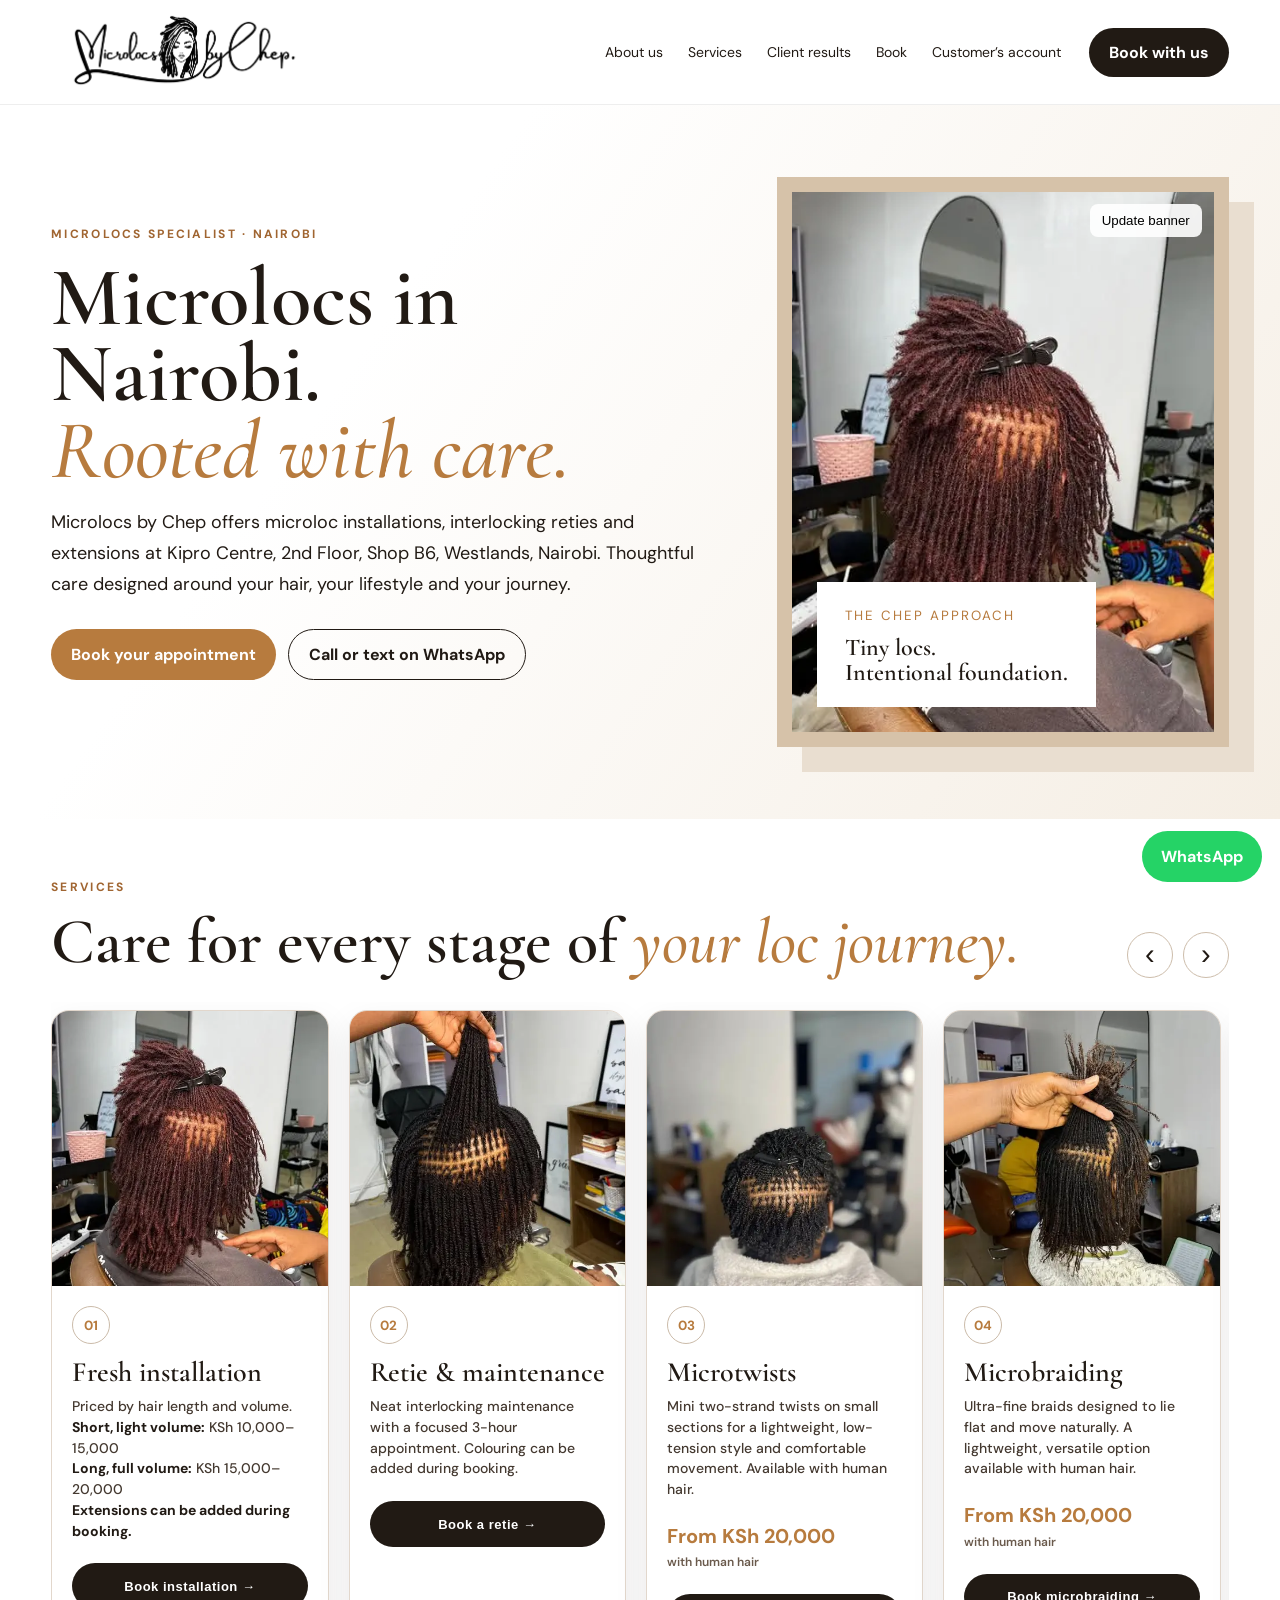
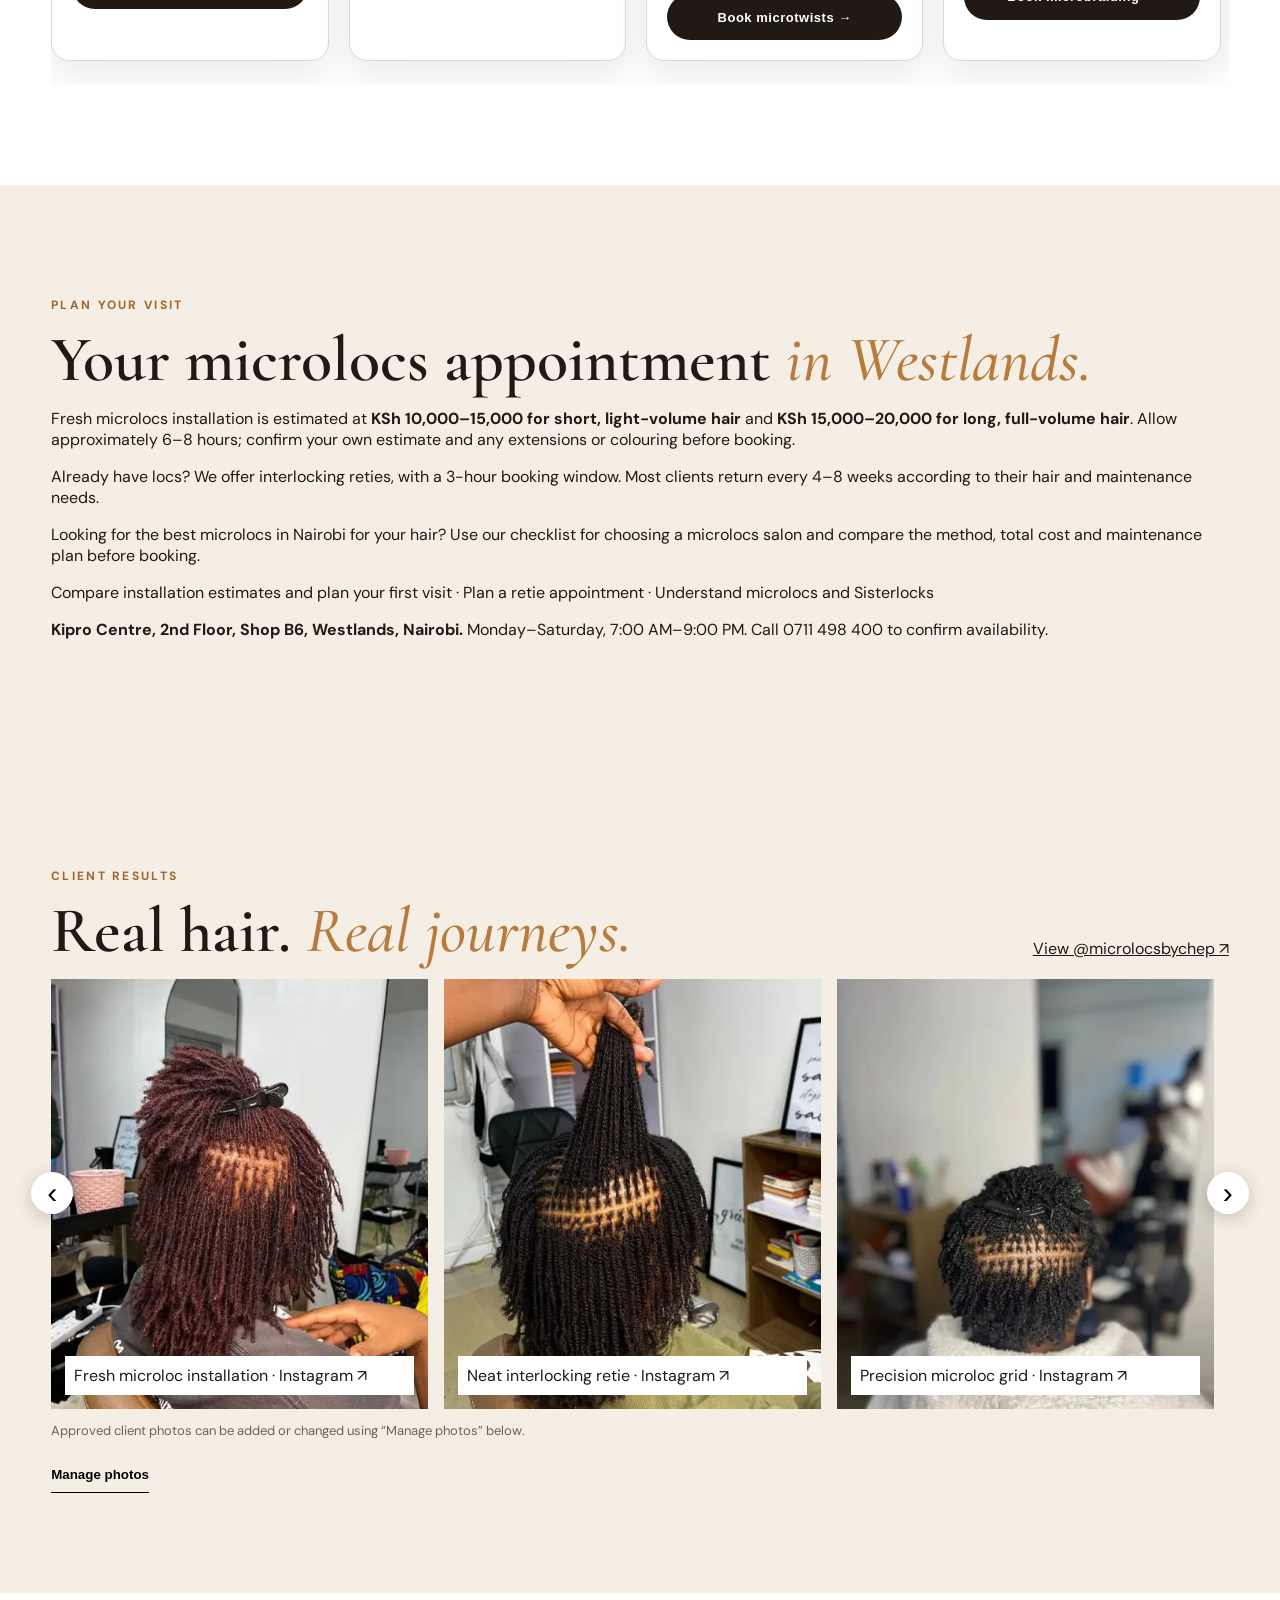
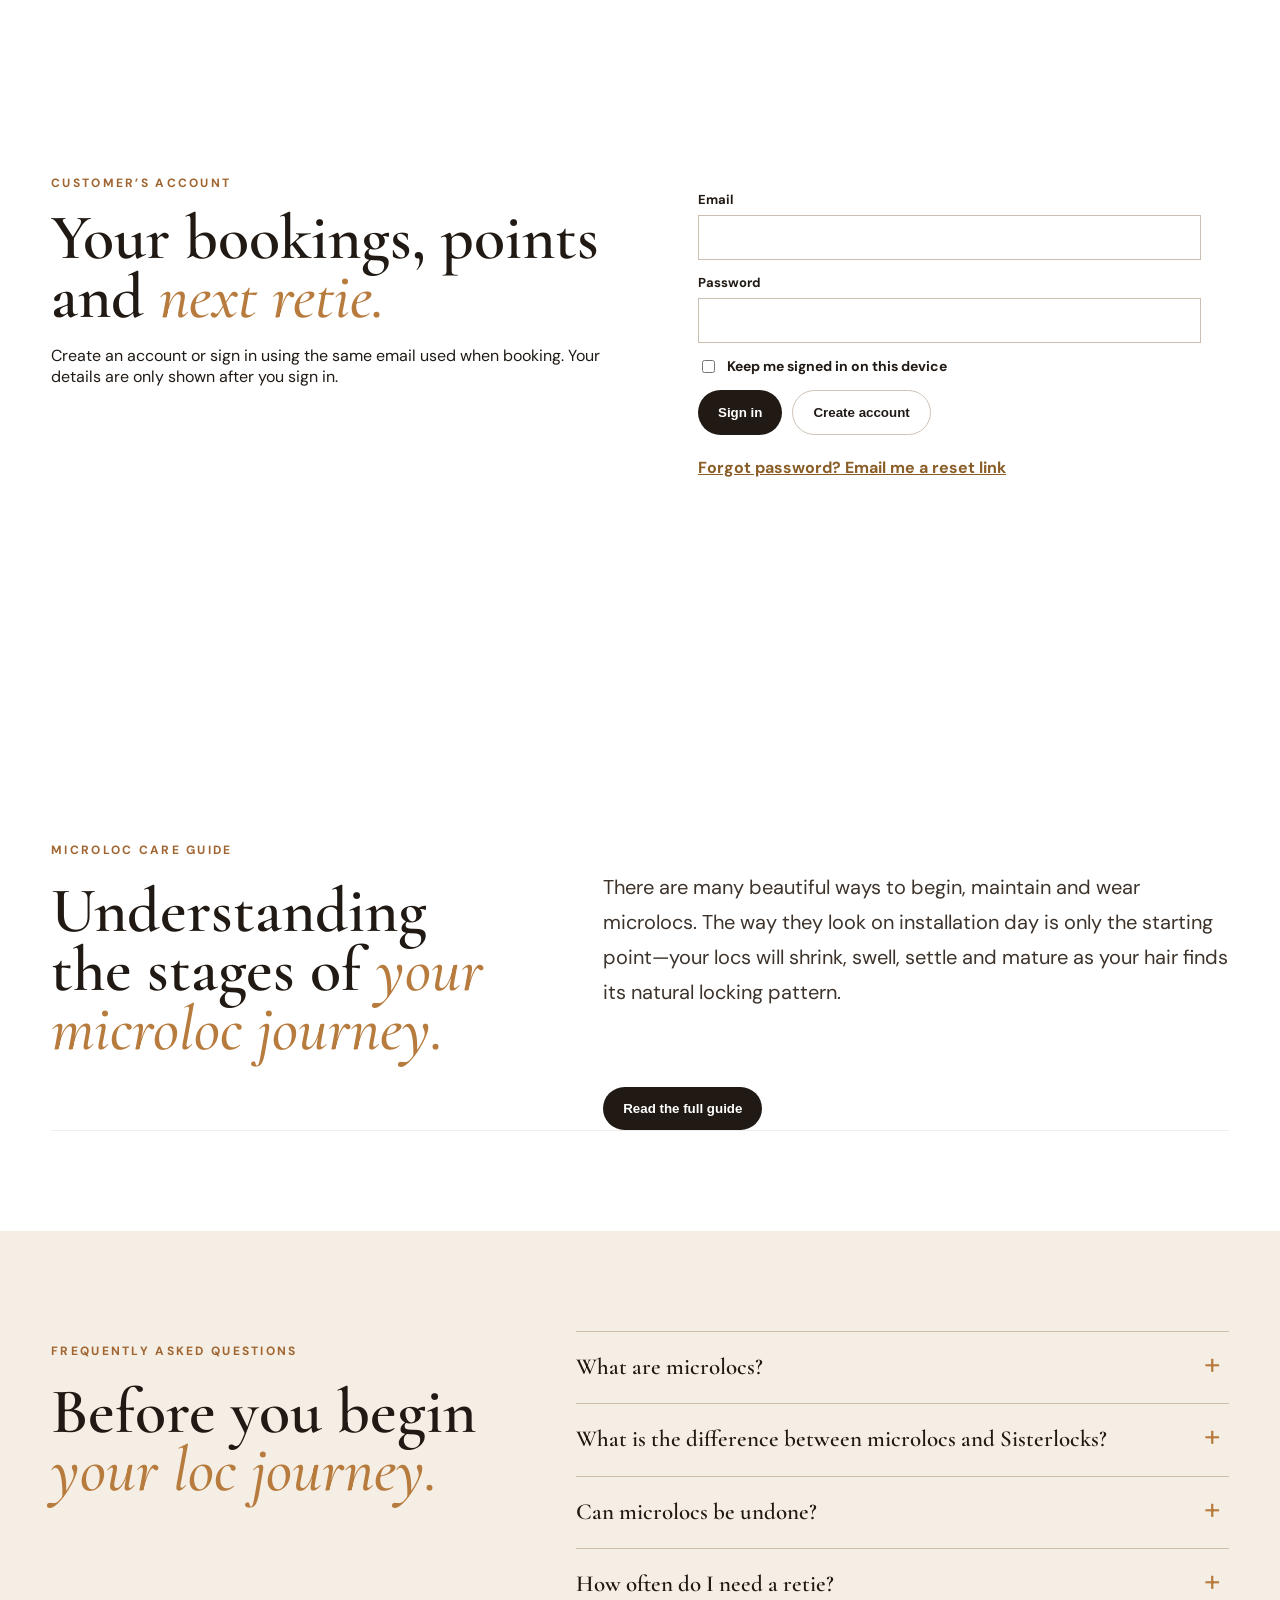
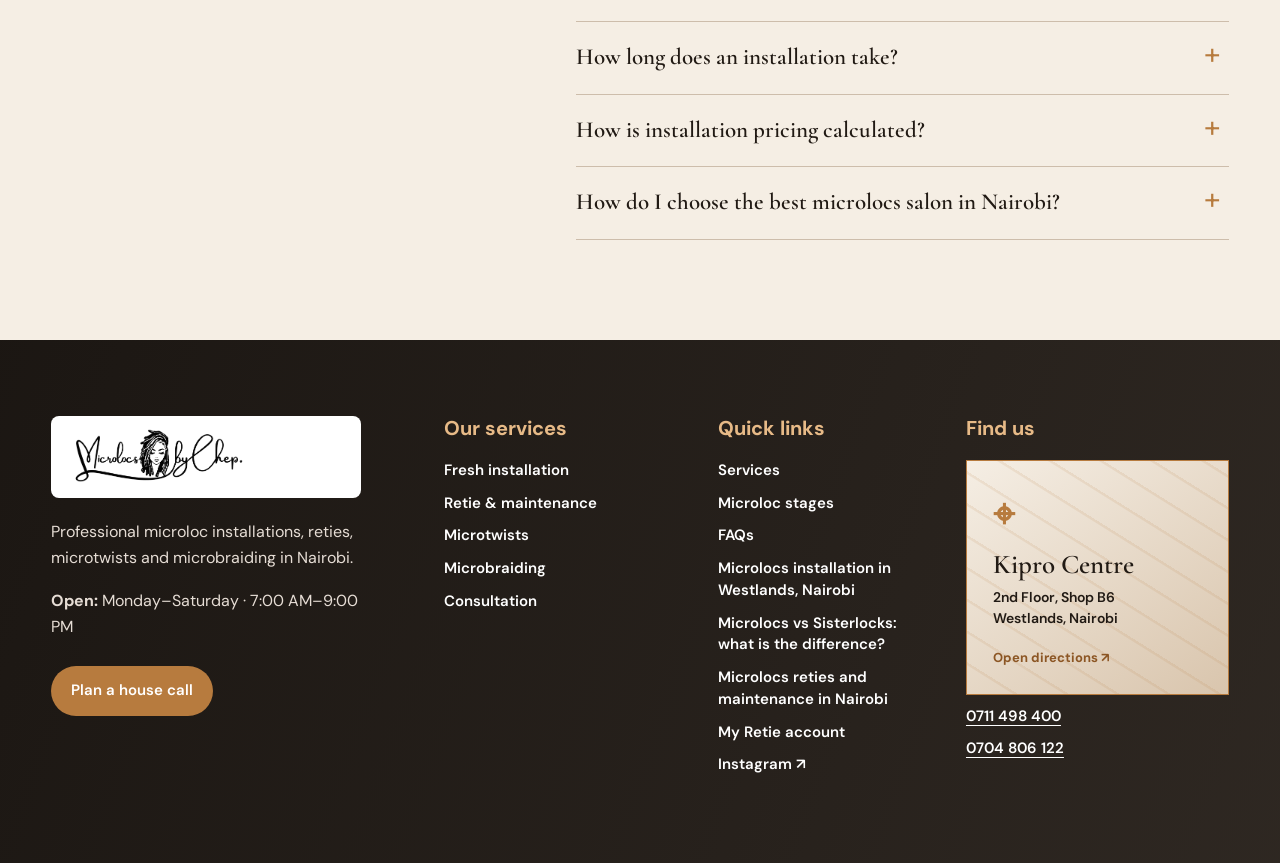
==== commit fd4d6147: "Help Nairobi clients compare microlocs salons and choose a suitable loctician" ====
--- a/index.html
+++ b/index.html
@@ -23,7 +23,7 @@
 <meta name="twitter:title" content="Microlocs in Westlands, Nairobi | Microlocs by Chep">
 <meta name="twitter:description" content="Microlocs installation, interlocking reties and extensions in Westlands, Nairobi. Visit Kipro Centre, 2nd Floor, Shop B6.">
 <meta name="twitter:image" content="https://microlocsbychep.com/assets/microlocs-banner-3.webp">
-<script type="application/ld+json">{"@context":"https://schema.org","@graph":[{"@type":"HairSalon","@id":"https://microlocsbychep.com/#business","name":"Microlocs by Chep","url":"https://microlocsbychep.com/","logo":{"@type":"ImageObject","url":"https://microlocsbychep.com/assets/microlocs-logo-transparent.png","width":2172,"height":724},"image":"https://microlocsbychep.com/assets/microlocs-banner-3.webp","description":"Microlocs installation, interlocking reties, extensions and consultations at Kipro Centre in Westlands, Nairobi.","telephone":"+254711498400","areaServed":{"@type":"City","name":"Nairobi"},"address":{"@type":"PostalAddress","addressLocality":"Nairobi","addressCountry":"KE","streetAddress":"Kipro Centre, 2nd Floor, Shop B6, Westlands","addressRegion":"Nairobi County"},"sameAs":["https://www.instagram.com/microlocsbychep/"],"hasOfferCatalog":{"@type":"OfferCatalog","name":"Microlocs services","itemListElement":[{"@type":"Offer","itemOffered":{"@type":"Service","name":"Microloc Installation","description":"Twist-started microlocs with careful sizing, parting and aftercare guidance.","url":"https://microlocsbychep.com/microlocs-installation-nairobi.html","provider":{"@id":"https://microlocsbychep.com/#business"}}},{"@type":"Offer","itemOffered":{"@type":"Service","name":"Microloc Retie and Maintenance","alternateName":"Interlocking Retie and Retightening","description":"Interlocking maintenance to keep roots neat and locs on track.","url":"https://microlocsbychep.com/microlocs-reties-nairobi.html","provider":{"@id":"https://microlocsbychep.com/#business"}}},{"@type":"Offer","itemOffered":{"@type":"Service","name":"Microloc Extensions","description":"Added length planned to blend naturally with a new microloc installation.","url":"https://microlocsbychep.com/#services","provider":{"@id":"https://microlocsbychep.com/#business"}}},{"@type":"Offer","itemOffered":{"@type":"Service","name":"Microloc Consultation","description":"A personal assessment for your hair, goals and ideal next step.","url":"https://microlocsbychep.com/#services","provider":{"@id":"https://microlocsbychep.com/#business"}}}]},"openingHoursSpecification":{"@type":"OpeningHoursSpecification","dayOfWeek":["Monday","Tuesday","Wednesday","Thursday","Friday","Saturday"],"opens":"07:00","closes":"21:00"},"hasMap":"https://www.google.com/maps/search/?api=1&query=Kipro%20Centre%2C%20Westlands%2C%20Nairobi"},{"@type":"WebSite","@id":"https://microlocsbychep.com/#website","url":"https://microlocsbychep.com/","name":"Microlocs by Chep","inLanguage":"en-KE","publisher":{"@id":"https://microlocsbychep.com/#business"}},{"@type":"FAQPage","@id":"https://microlocsbychep.com/#faq","url":"https://microlocsbychep.com/#faq","inLanguage":"en-KE","mainEntity":[{"@type":"Question","name":"What are microlocs?","acceptedAnswer":{"@type":"Answer","text":"Microlocs are very small, individual locs created with twists, braids or interlocking. Their small size makes them lightweight and versatile for styling."}},{"@type":"Question","name":"What is the difference between microlocs and Sisterlocks?","acceptedAnswer":{"@type":"Answer","text":"Sisterlocks® is a trademarked hair-locking brand and structured system. The brand sets specific requirements for its training, grid and sizing approach, locking technique, rotations and proprietary tools, with the service normally performed by a practitioner trained in that system. Microlocs is the broader term used for very small locs that are created or maintained outside the Sisterlocks® branded system. Microlocs can be installed with different parting patterns, sizes, tools and techniques—including twists, braids or interlocking—depending on the client’s hair and the loctician’s method. The finished styles can look similar, which is why the names are sometimes confused. The clearest difference is not simply the size of the locs: Sisterlocks® refers to a specific branded system, while microlocs describes a wider category of small locs. During consultation, we explain the method we use so each client knows exactly what service they are receiving."}},{"@type":"Question","name":"Can microlocs be undone?","acceptedAnswer":{"@type":"Answer","text":"Yes, they can sometimes be combed out, especially when they are newer. Removal can take many hours and may cause shedding or breakage, so a professional assessment is recommended."}},{"@type":"Question","name":"How often do I need a retie?","acceptedAnswer":{"@type":"Answer","text":"Most clients return every 4–8 weeks depending on hair growth, loc size and the condition of the roots."}},{"@type":"Question","name":"How long does an installation take?","acceptedAnswer":{"@type":"Answer","text":"A fresh installation takes approximately 6–8 hours, depending on hair length and volume."}},{"@type":"Question","name":"How is installation pricing calculated?","acceptedAnswer":{"@type":"Answer","text":"Pricing is based on hair length and volume. Extensions and colouring are optional add-ons with their own estimates."}}]},{"@type":"WebPage","@id":"https://microlocsbychep.com/#webpage","url":"https://microlocsbychep.com/","name":"Microlocs in Westlands, Nairobi | Microlocs by Chep","isPartOf":{"@id":"https://microlocsbychep.com/#website"},"about":{"@id":"https://microlocsbychep.com/#business"},"inLanguage":"en-KE"}]}</script>
+<script type="application/ld+json">{"@context":"https://schema.org","@graph":[{"@type":"HairSalon","@id":"https://microlocsbychep.com/#business","name":"Microlocs by Chep","url":"https://microlocsbychep.com/","logo":{"@type":"ImageObject","url":"https://microlocsbychep.com/assets/microlocs-logo-transparent.png","width":2172,"height":724},"image":"https://microlocsbychep.com/assets/microlocs-banner-3.webp","description":"Microlocs installation, interlocking reties, extensions and consultations at Kipro Centre in Westlands, Nairobi.","telephone":"+254711498400","areaServed":{"@type":"City","name":"Nairobi"},"address":{"@type":"PostalAddress","addressLocality":"Nairobi","addressCountry":"KE","streetAddress":"Kipro Centre, 2nd Floor, Shop B6, Westlands","addressRegion":"Nairobi County"},"sameAs":["https://www.instagram.com/microlocsbychep/"],"hasOfferCatalog":{"@type":"OfferCatalog","name":"Microlocs services","itemListElement":[{"@type":"Offer","itemOffered":{"@type":"Service","name":"Microloc Installation","description":"Twist-started microlocs with careful sizing, parting and aftercare guidance.","url":"https://microlocsbychep.com/microlocs-installation-nairobi.html","provider":{"@id":"https://microlocsbychep.com/#business"}}},{"@type":"Offer","itemOffered":{"@type":"Service","name":"Microloc Retie and Maintenance","alternateName":"Interlocking Retie and Retightening","description":"Interlocking maintenance to keep roots neat and locs on track.","url":"https://microlocsbychep.com/microlocs-reties-nairobi.html","provider":{"@id":"https://microlocsbychep.com/#business"}}},{"@type":"Offer","itemOffered":{"@type":"Service","name":"Microloc Extensions","description":"Added length planned to blend naturally with a new microloc installation.","url":"https://microlocsbychep.com/#services","provider":{"@id":"https://microlocsbychep.com/#business"}}},{"@type":"Offer","itemOffered":{"@type":"Service","name":"Microloc Consultation","description":"A personal assessment for your hair, goals and ideal next step.","url":"https://microlocsbychep.com/#services","provider":{"@id":"https://microlocsbychep.com/#business"}}}]},"openingHoursSpecification":{"@type":"OpeningHoursSpecification","dayOfWeek":["Monday","Tuesday","Wednesday","Thursday","Friday","Saturday"],"opens":"07:00","closes":"21:00"},"hasMap":"https://www.google.com/maps/search/?api=1&query=Kipro%20Centre%2C%20Westlands%2C%20Nairobi"},{"@type":"WebSite","@id":"https://microlocsbychep.com/#website","url":"https://microlocsbychep.com/","name":"Microlocs by Chep","inLanguage":"en-KE","publisher":{"@id":"https://microlocsbychep.com/#business"}},{"@type":"FAQPage","@id":"https://microlocsbychep.com/#faq","url":"https://microlocsbychep.com/#faq","inLanguage":"en-KE","mainEntity":[{"@type":"Question","name":"What are microlocs?","acceptedAnswer":{"@type":"Answer","text":"Microlocs are very small, individual locs created with twists, braids or interlocking. Their small size makes them lightweight and versatile for styling."}},{"@type":"Question","name":"What is the difference between microlocs and Sisterlocks?","acceptedAnswer":{"@type":"Answer","text":"Sisterlocks® is a trademarked hair-locking brand and structured system. The brand sets specific requirements for its training, grid and sizing approach, locking technique, rotations and proprietary tools, with the service normally performed by a practitioner trained in that system. Microlocs is the broader term used for very small locs that are created or maintained outside the Sisterlocks® branded system. Microlocs can be installed with different parting patterns, sizes, tools and techniques—including twists, braids or interlocking—depending on the client’s hair and the loctician’s method. The finished styles can look similar, which is why the names are sometimes confused. The clearest difference is not simply the size of the locs: Sisterlocks® refers to a specific branded system, while microlocs describes a wider category of small locs. During consultation, we explain the method we use so each client knows exactly what service they are receiving."}},{"@type":"Question","name":"Can microlocs be undone?","acceptedAnswer":{"@type":"Answer","text":"Yes, they can sometimes be combed out, especially when they are newer. Removal can take many hours and may cause shedding or breakage, so a professional assessment is recommended."}},{"@type":"Question","name":"How often do I need a retie?","acceptedAnswer":{"@type":"Answer","text":"Most clients return every 4–8 weeks depending on hair growth, loc size and the condition of the roots."}},{"@type":"Question","name":"How long does an installation take?","acceptedAnswer":{"@type":"Answer","text":"A fresh installation takes approximately 6–8 hours, depending on hair length and volume."}},{"@type":"Question","name":"How is installation pricing calculated?","acceptedAnswer":{"@type":"Answer","text":"Pricing is based on hair length and volume. Extensions and colouring are optional add-ons with their own estimates."}},{"@type":"Question","name":"How do I choose the best microlocs salon in Nairobi?","acceptedAnswer":{"@type":"Answer","text":"The best fit depends on your hair, preferred loc size, budget and maintenance needs. Compare examples of the loctician’s work, ask which installation method they use, and confirm installation and retie costs before booking. At Microlocs by Chep in Westlands, Nairobi, our listed installation is twist-started microlocs, with a consultation to discuss sizing, parting, price and aftercare."}}]},{"@type":"WebPage","@id":"https://microlocsbychep.com/#webpage","url":"https://microlocsbychep.com/","name":"Microlocs in Westlands, Nairobi | Microlocs by Chep","isPartOf":{"@id":"https://microlocsbychep.com/#website"},"about":{"@id":"https://microlocsbychep.com/#business"},"inLanguage":"en-KE"}]}</script>
 <link rel="preconnect" href="https://fonts.googleapis.com">
 <link rel="dns-prefetch" href="//fonts.googleapis.com">
 <link rel="preconnect" href="https://fonts.gstatic.com" crossorigin>
@@ -36,9 +36,9 @@
 <header><nav class="nav shell"><a href="#top"><img class="logo" src="assets/microlocs-logo-transparent.png" width="2172" height="724" alt="Microlocs by Chep" decoding="async" fetchpriority="high"></a><button class="menu" aria-label="Open menu">☰</button><div class="links"><a href="#services">Services</a><a href="#results">Client results</a><a href="#book">Book</a><a href="#account">My reties</a></div><a class="pill desktop" href="https://wa.me/254711498400?text=Hello%20Microlocs%20by%20Chep%2C%20I%20would%20like%20to%20book." target="_blank">WhatsApp us</a></nav></header>
 <main id="top"><section class="hero"><div class="shell hero-grid"><div><p class="eyebrow">MICROLOCS SPECIALIST · NAIROBI</p><h1>Microlocs in Nairobi.<br><i>Rooted with care.</i></h1><p class="lead">Microlocs by Chep offers microloc installations, interlocking reties and extensions at Kipro Centre, 2nd Floor, Shop B6, Westlands, Nairobi. Thoughtful care designed around your hair, your lifestyle and your journey.</p><div class="actions"><a class="button gold" href="#book">Book your appointment</a><a class="button ghost" href="https://wa.me/254711498400?text=Hello%20Microlocs%20by%20Chep%2C%20I%20have%20a%20question." target="_blank">Call or text on WhatsApp</a></div></div><div class="banner" id="heroBanner"><div class="banner-copy"><small>THE CHEP APPROACH</small><strong>Tiny locs.<br>Intentional foundation.</strong></div><button class="edit-banner" id="editBanner">Update banner</button></div></div></section>
 <section class="section" id="services"><div class="shell"><p class="eyebrow">SERVICES</p><h2>Care for every stage of <i>your loc journey.</i></h2><div class="cards"><article data-service-open="Installation"><div class="service-photo service-photo-installation" role="img" aria-label="Fresh microloc installation"></div><div class="service-card-content"><small>01</small><h3>Fresh installation</h3><p>Priced by hair length and volume.<br><b>Short, light volume:</b> KSh 10,000–15,000<br><b>Long, full volume:</b> KSh 15,000–20,000<br><b>Extensions can be added during booking.</b></p><button type="button" data-service-card="Installation" data-duration="8">Book installation</button></div></article><article data-service-open="Retie"><div class="service-photo service-photo-retie" role="img" aria-label="Neat microloc retie"></div><div class="service-card-content"><small>02</small><h3>Retie & maintenance</h3><p>Neat interlocking maintenance with a focused 3-hour appointment. Colouring can be added during booking.</p><button type="button" data-service-card="Retie" data-duration="3">Book a retie</button></div></article><article data-service-open="Microtwists"><div class="service-photo service-photo-microtwists" role="img" aria-label="Microtwists with human hair"></div><div class="service-card-content"><small>03</small><h3>Microtwists</h3><p>Mini two-strand twists on small sections for a lightweight, low-tension style and comfortable movement. Available with human hair.</p><p class="service-price">From KSh 20,000 <small>with human hair</small></p><button type="button" data-service-card="Microtwists" data-duration="6">Book microtwists</button></div></article><article data-service-open="Microbraiding"><div class="service-photo service-photo-microbraiding" role="img" aria-label="Microbraiding with human hair"></div><div class="service-card-content"><small>04</small><h3>Microbraiding</h3><p>Ultra-fine braids designed to lie flat and move naturally. A lightweight, versatile option available with human hair.</p><p class="service-price">From KSh 20,000 <small>with human hair</small></p><button type="button" data-service-card="Microbraiding" data-duration="6">Book microbraiding</button></div></article><article data-service-open="Consultation"><div class="service-photo service-photo-consultation" role="img" aria-label="Microloc consultation"></div><div class="service-card-content"><small>05</small><h3>Consultation</h3><p>A personal assessment for your hair, desired size, volume, length and ideal next step.</p><button type="button" data-service-card="Consultation" data-duration="1">Book consultation</button></div></article></div></div></section>
-<section class="section cream" id="plan-your-visit"><div class="shell"><p class="eyebrow">PLAN YOUR VISIT</p><h2>Your microlocs appointment <i>in Westlands.</i></h2><p>Fresh microlocs installation is estimated at <strong>KSh 10,000–15,000 for short, light-volume hair</strong> and <strong>KSh 15,000–20,000 for long, full-volume hair</strong>. Allow approximately 6–8 hours; confirm your own estimate and any extensions or colouring before booking.</p><p>Already have locs? We offer interlocking reties, with a 3-hour booking window. Most clients return every 4–8 weeks according to their hair and maintenance needs.</p><p><a href="/microlocs-installation-nairobi.html">Compare installation estimates and plan your first visit</a> · <a href="/microlocs-reties-nairobi.html">Plan a retie appointment</a> · <a href="/microlocs-vs-sisterlocks.html">Understand microlocs and Sisterlocks</a></p><p><strong>Kipro Centre, 2nd Floor, Shop B6, Westlands, Nairobi.</strong> Monday–Saturday, 7:00 AM–9:00 PM. <a href="tel:+254711498400">Call 0711 498 400</a> to confirm availability.</p></div></section><section class="section cream" id="results"><div class="shell"><div class="row"><div><p class="eyebrow">CLIENT RESULTS</p><h2>Real hair. <i>Real journeys.</i></h2></div><a class="ig" href="https://www.instagram.com/microlocsbychep/" target="_blank">View @microlocsbychep ↗</a></div><div class="carousel-wrap"><button class="arrow prev" aria-label="Previous">‹</button><div class="carousel" id="clientCarousel"></div><button class="arrow next" aria-label="Next">›</button></div><p class="hint">Approved client photos can be added or changed using “Manage photos” below.</p><button class="manage" id="managePhotos">Manage photos</button></div></section>
+<section class="section cream" id="plan-your-visit"><div class="shell"><p class="eyebrow">PLAN YOUR VISIT</p><h2>Your microlocs appointment <i>in Westlands.</i></h2><p>Fresh microlocs installation is estimated at <strong>KSh 10,000–15,000 for short, light-volume hair</strong> and <strong>KSh 15,000–20,000 for long, full-volume hair</strong>. Allow approximately 6–8 hours; confirm your own estimate and any extensions or colouring before booking.</p><p>Already have locs? We offer interlocking reties, with a 3-hour booking window. Most clients return every 4–8 weeks according to their hair and maintenance needs.</p><p>Looking for the best microlocs in Nairobi for your hair? <a href="/microlocs-installation-nairobi.html#choosing-a-loctician">Use our checklist for choosing a microlocs salon</a> and compare the method, total cost and maintenance plan before booking.</p><p><a href="/microlocs-installation-nairobi.html">Compare installation estimates and plan your first visit</a> · <a href="/microlocs-reties-nairobi.html">Plan a retie appointment</a> · <a href="/microlocs-vs-sisterlocks.html">Understand microlocs and Sisterlocks</a></p><p><strong>Kipro Centre, 2nd Floor, Shop B6, Westlands, Nairobi.</strong> Monday–Saturday, 7:00 AM–9:00 PM. <a href="tel:+254711498400">Call 0711 498 400</a> to confirm availability.</p></div></section><section class="section cream" id="results"><div class="shell"><div class="row"><div><p class="eyebrow">CLIENT RESULTS</p><h2>Real hair. <i>Real journeys.</i></h2></div><a class="ig" href="https://www.instagram.com/microlocsbychep/" target="_blank">View @microlocsbychep ↗</a></div><div class="carousel-wrap"><button class="arrow prev" aria-label="Previous">‹</button><div class="carousel" id="clientCarousel"></div><button class="arrow next" aria-label="Next">›</button></div><p class="hint">Approved client photos can be added or changed using “Manage photos” below.</p><button class="manage" id="managePhotos">Manage photos</button></div></section>
 <section class="section dark" id="book"><div class="shell booking"><div><p class="eyebrow pale">RESERVE YOUR CHAIR</p><h2>Let’s begin your <i>next chapter.</i></h2><p>Choose your service, date and exact preferred time. Your request opens directly in WhatsApp for confirmation.</p><a class="phone" href="https://wa.me/254711498400" target="_blank">0711 498 400 ↗</a></div><form id="bookingForm"><label>Full name<input name="name" required></label><label>Phone number<input name="phone" type="tel" required placeholder="07XX XXX XXX"></label><label>Service<select name="service" id="serviceSelect" required><option value="">Choose service</option><option>Fresh Microlocs Installation</option><option>Sister Locs / Microlocs Retie</option><option>Microlocs with Extensions</option><option>Consultation</option></select></label><div class="split"><label>Date<input name="date" type="date" required></label><label>Preferred time<input name="time" type="time" required></label></div><label>Hair details<textarea name="notes" rows="3" placeholder="Tell us about your hair, length and goals"></textarea></label><button class="button gold" type="submit">Send booking on WhatsApp ↗</button></form></div></section>
 <section class="section" id="account"><div class="shell account"><div><p class="eyebrow">MY RETIE JOURNEY</p><h2>Never miss your <i>next retie.</i></h2><p>Create a simple customer profile, save your last retie date and see when your next maintenance is due.</p><p class="notice">Your profile is saved privately on this device while secure online accounts are being connected.</p></div><form id="accountForm"><label>Your name<input name="customerName" required></label><label>Email or phone<input name="contact" required></label><label>Last retie date<input name="lastRetie" type="date" required></label><label>Remind me after<select name="weeks"><option value="4">4 weeks</option><option value="5">5 weeks</option><option value="6" selected>6 weeks</option><option value="8">8 weeks</option></select></label><button class="button darkbtn" type="submit">Create account & save reminder</button><div id="reminderResult"></div></form></div></section></main>
-<section class="section faq-section" id="faq"><div class="shell faq-wrap"><p class="eyebrow">FREQUENTLY ASKED QUESTIONS</p><h2>Before you begin <i>your loc journey.</i></h2><div class="faq-list"><details><summary>What are microlocs?</summary><p>Microlocs are very small, individual locs created with twists, braids or interlocking. Their small size makes them lightweight and versatile for styling.</p></details><details><summary>What is the difference between microlocs and Sisterlocks?</summary><p><strong>Sisterlocks®</strong> is a trademarked hair-locking brand and structured system. The brand sets specific requirements for its training, grid and sizing approach, locking technique, rotations and proprietary tools, with the service normally performed by a practitioner trained in that system.</p><p><strong>Microlocs</strong> is the broader term used for very small locs that are created or maintained outside the Sisterlocks® branded system. Microlocs can be installed with different parting patterns, sizes, tools and techniques—including twists, braids or interlocking—depending on the client’s hair and the loctician’s method.</p><p>The finished styles can look similar, which is why the names are sometimes confused. The clearest difference is not simply the size of the locs: Sisterlocks® refers to a specific branded system, while microlocs describes a wider category of small locs. During consultation, we explain the method we use so each client knows exactly what service they are receiving.</p></details><details><summary>Can microlocs be undone?</summary><p>Yes, they can sometimes be combed out, especially when they are newer. Removal can take many hours and may cause shedding or breakage, so a professional assessment is recommended.</p></details><details><summary>How often do I need a retie?</summary><p>Most clients return every 4–8 weeks depending on hair growth, loc size and the condition of the roots.</p></details><details><summary>How long does an installation take?</summary><p>A fresh installation takes approximately 6–8 hours, depending on hair length and volume.</p></details><details><summary>How is installation pricing calculated?</summary><p>Pricing is based on hair length and volume. Extensions and colouring are optional add-ons with their own estimates.</p></details></div></div></section>
+<section class="section faq-section" id="faq"><div class="shell faq-wrap"><p class="eyebrow">FREQUENTLY ASKED QUESTIONS</p><h2>Before you begin <i>your loc journey.</i></h2><div class="faq-list"><details><summary>What are microlocs?</summary><p>Microlocs are very small, individual locs created with twists, braids or interlocking. Their small size makes them lightweight and versatile for styling.</p></details><details><summary>What is the difference between microlocs and Sisterlocks?</summary><p><strong>Sisterlocks®</strong> is a trademarked hair-locking brand and structured system. The brand sets specific requirements for its training, grid and sizing approach, locking technique, rotations and proprietary tools, with the service normally performed by a practitioner trained in that system.</p><p><strong>Microlocs</strong> is the broader term used for very small locs that are created or maintained outside the Sisterlocks® branded system. Microlocs can be installed with different parting patterns, sizes, tools and techniques—including twists, braids or interlocking—depending on the client’s hair and the loctician’s method.</p><p>The finished styles can look similar, which is why the names are sometimes confused. The clearest difference is not simply the size of the locs: Sisterlocks® refers to a specific branded system, while microlocs describes a wider category of small locs. During consultation, we explain the method we use so each client knows exactly what service they are receiving.</p></details><details><summary>Can microlocs be undone?</summary><p>Yes, they can sometimes be combed out, especially when they are newer. Removal can take many hours and may cause shedding or breakage, so a professional assessment is recommended.</p></details><details><summary>How often do I need a retie?</summary><p>Most clients return every 4–8 weeks depending on hair growth, loc size and the condition of the roots.</p></details><details><summary>How long does an installation take?</summary><p>A fresh installation takes approximately 6–8 hours, depending on hair length and volume.</p></details><details><summary>How is installation pricing calculated?</summary><p>Pricing is based on hair length and volume. Extensions and colouring are optional add-ons with their own estimates.</p></details><details><summary>How do I choose the best microlocs salon in Nairobi?</summary><p>The best fit depends on your hair, preferred loc size, budget and maintenance needs. Compare examples of the loctician’s work, ask which installation method they use, and confirm installation and retie costs before booking. At Microlocs by Chep in Westlands, Nairobi, our listed installation is twist-started microlocs, with a consultation to discuss sizing, parting, price and aftercare.</p></details></div></div></section>
 <footer class="contact-hub" id="contact"><div class="shell contact-grid"><div class="contact-brand"><img src="assets/microlocs-logo-transparent.png" alt="Microlocs by Chep"><p>Professional microloc installations, reties, microtwists and microbraiding in Nairobi.</p><p><strong>Open:</strong> Monday–Saturday · 7:00 AM–9:00 PM</p><a class="button house-call" href="https://wa.me/254711498400?text=Hello%20Microlocs%20by%20Chep%2C%20I%20would%20like%20to%20plan%20a%20house%20call.%20My%20location%20is%3A%20" target="_blank" rel="noopener">Plan a house call</a></div><div><h3>Our services</h3><button type="button" data-contact-service="Installation">Fresh installation</button><button type="button" data-contact-service="Retie">Retie & maintenance</button><button type="button" data-contact-service="Microtwists">Microtwists</button><button type="button" data-contact-service="Microbraiding">Microbraiding</button><button type="button" data-contact-service="Consultation">Consultation</button></div><div><h3>Quick links</h3><a href="#services">Services</a><a href="#loc-stages">Microloc stages</a><a href="#faq">FAQs</a><a href="/microlocs-installation-nairobi.html">Microlocs installation in Westlands, Nairobi</a><a href="/microlocs-vs-sisterlocks.html">Microlocs vs Sisterlocks: what is the difference?</a><a href="/microlocs-reties-nairobi.html">Microlocs reties and maintenance in Nairobi</a><a href="#account">My Retie account</a><a href="https://www.instagram.com/microlocsbychep/" target="_blank" rel="noopener">Instagram ↗</a></div><div class="location-card"><h3>Find us</h3><a class="map-link" href="https://www.google.com/maps/search/?api=1&query=Kipro%20Centre%2C%20Westlands%2C%20Nairobi" target="_blank" rel="noopener"><span class="map-pin">⌖</span><strong>Kipro Centre</strong><small>2nd Floor, Shop B6<br>Westlands, Nairobi</small><b>Open directions ↗</b></a><a class="contact-phone" href="tel:+254711498400">0711 498 400</a><a class="contact-phone" href="tel:+254704806122">0704 806 122</a></div></div></footer>
 <div class="modal" id="editorModal" aria-hidden="true"><div class="modal-card"><button class="close" aria-label="Close">×</button><h3 id="modalTitle">Update content</h3><div id="modalBody"></div></div></div><a class="floating" href="https://wa.me/254711498400?text=Hello%20Microlocs%20by%20Chep%2C%20I%20would%20like%20to%20book." target="_blank">WhatsApp</a><script src="website-visitors.js" defer></script><script src="script.js" defer></script><script src="password-reset.js" defer></script></body></html>
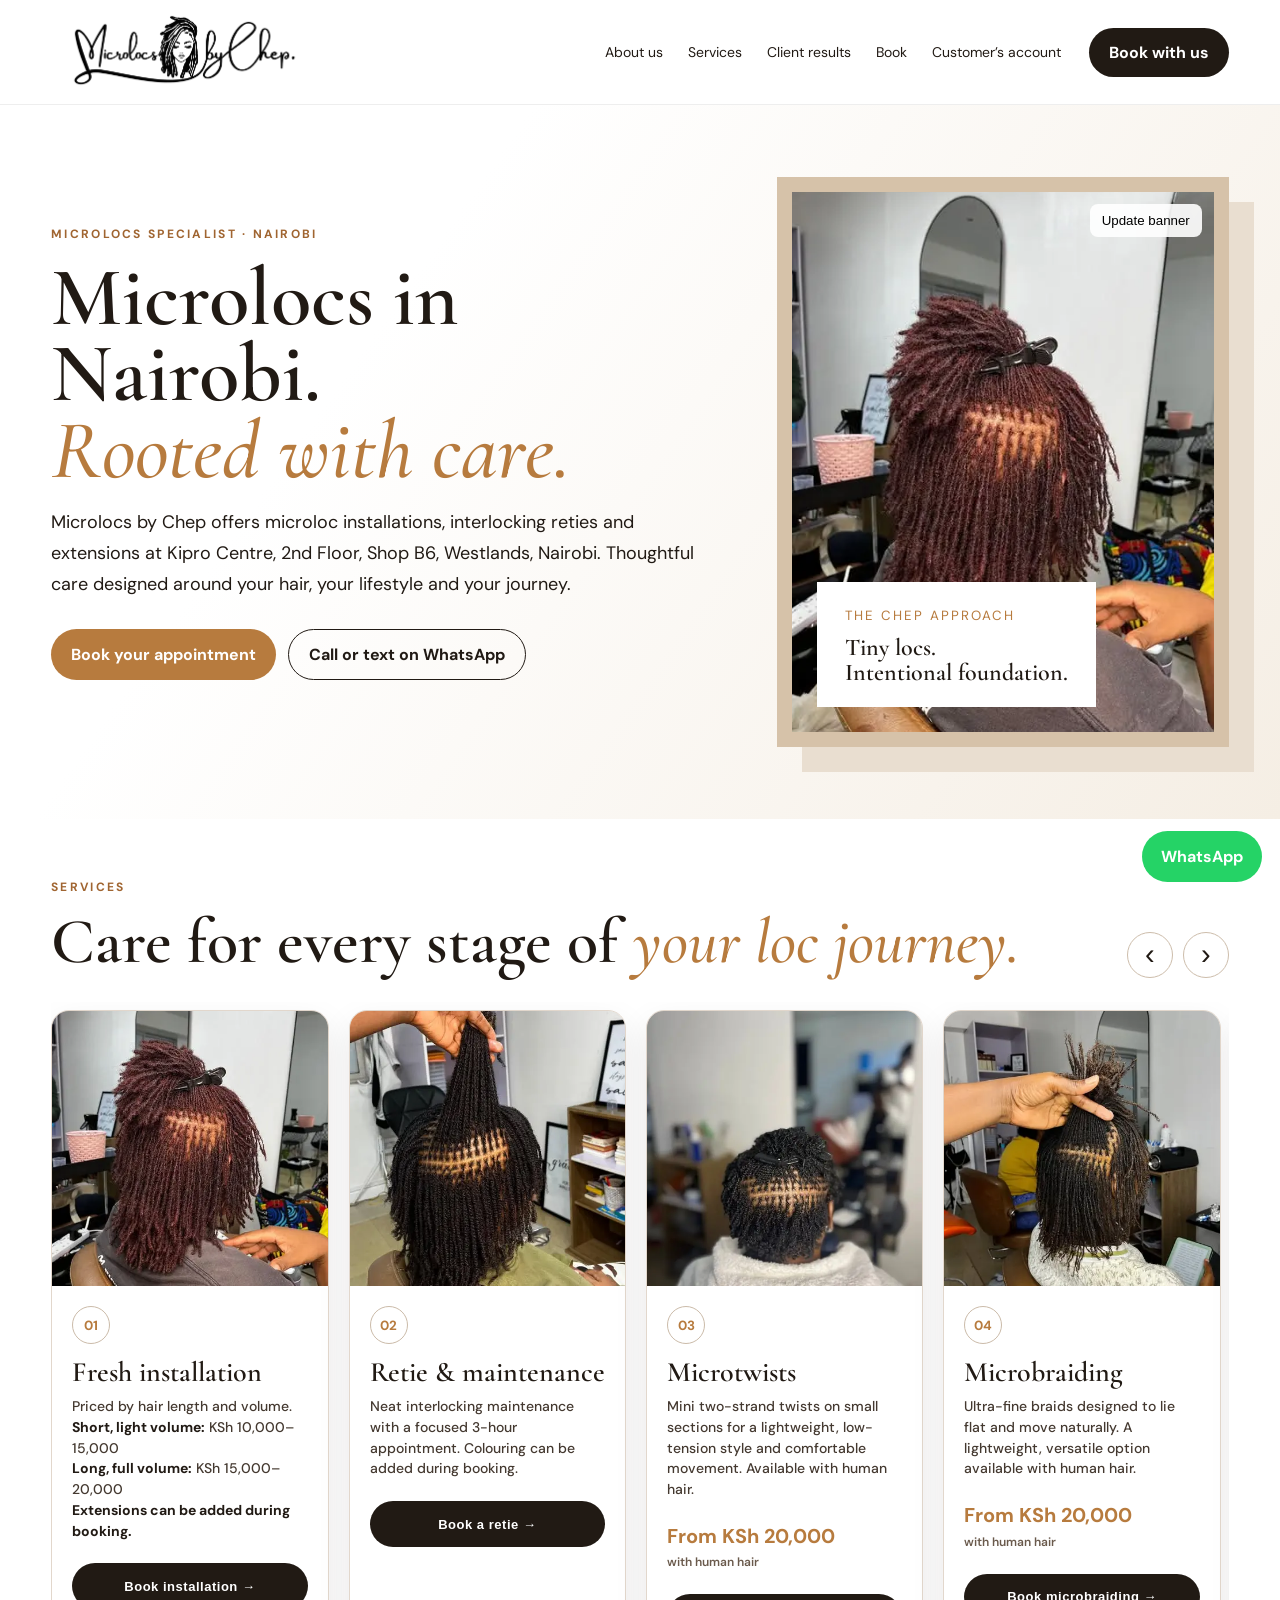
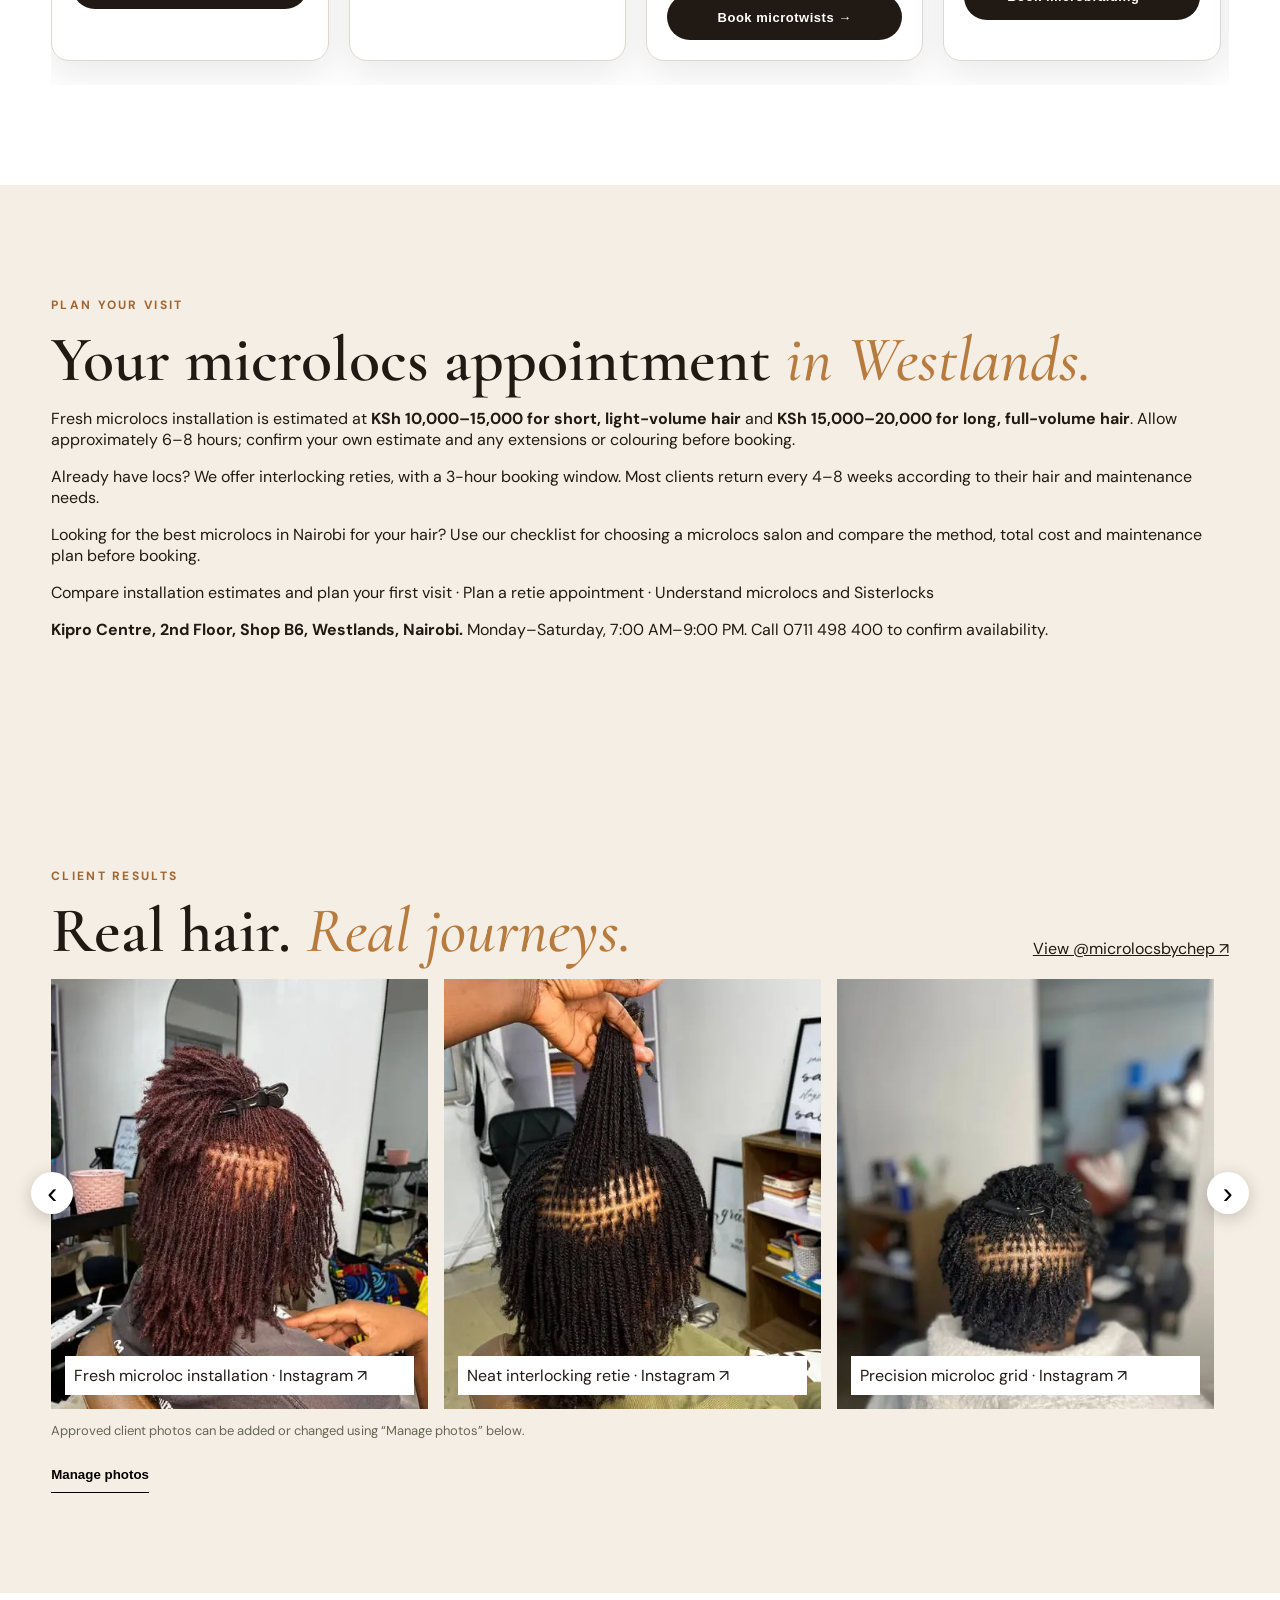
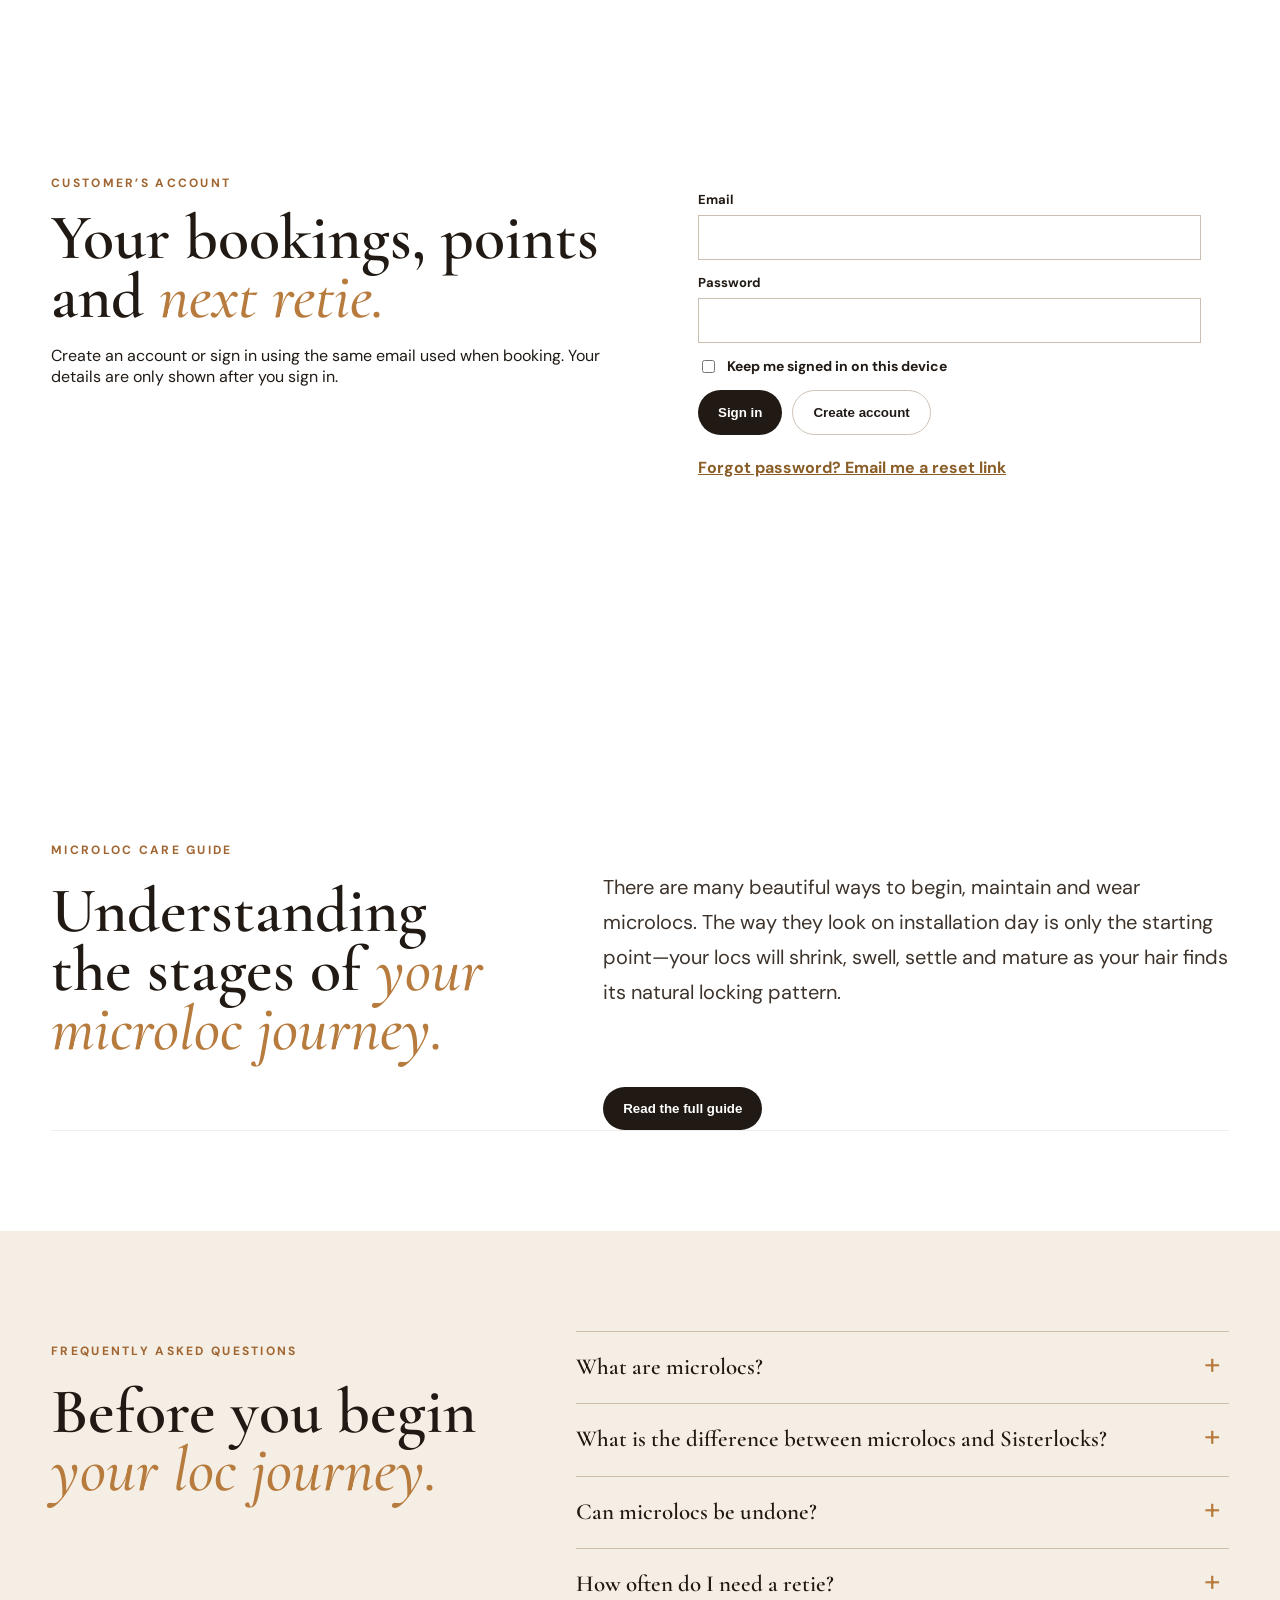
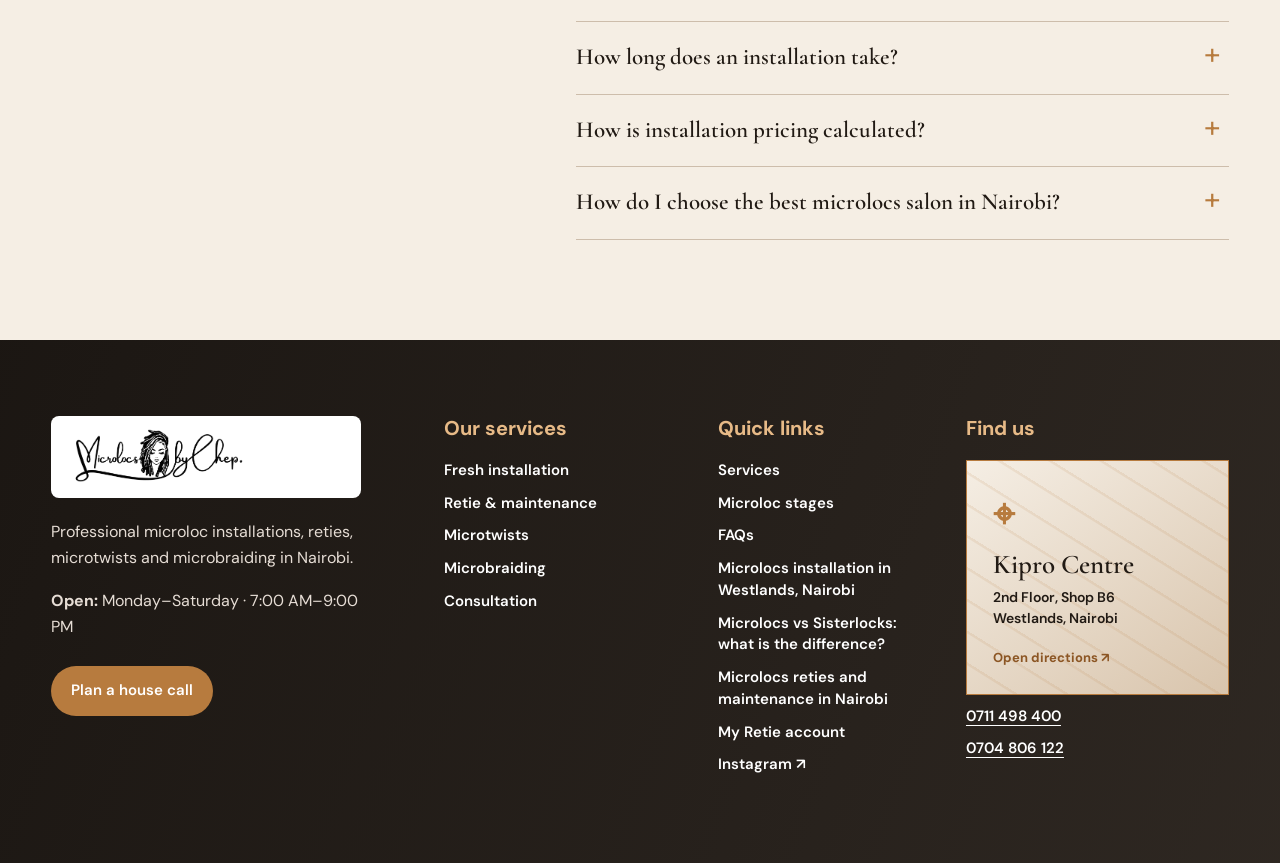
==== commit fc8f3357: "Expose client photos in crawlable HTML and accessible image elements" ====
--- a/index.html
+++ b/index.html
@@ -36,7 +36,7 @@
 <header><nav class="nav shell"><a href="#top"><img class="logo" src="assets/microlocs-logo-transparent.png" width="2172" height="724" alt="Microlocs by Chep" decoding="async" fetchpriority="high"></a><button class="menu" aria-label="Open menu">☰</button><div class="links"><a href="#services">Services</a><a href="#results">Client results</a><a href="#book">Book</a><a href="#account">My reties</a></div><a class="pill desktop" href="https://wa.me/254711498400?text=Hello%20Microlocs%20by%20Chep%2C%20I%20would%20like%20to%20book." target="_blank">WhatsApp us</a></nav></header>
 <main id="top"><section class="hero"><div class="shell hero-grid"><div><p class="eyebrow">MICROLOCS SPECIALIST · NAIROBI</p><h1>Microlocs in Nairobi.<br><i>Rooted with care.</i></h1><p class="lead">Microlocs by Chep offers microloc installations, interlocking reties and extensions at Kipro Centre, 2nd Floor, Shop B6, Westlands, Nairobi. Thoughtful care designed around your hair, your lifestyle and your journey.</p><div class="actions"><a class="button gold" href="#book">Book your appointment</a><a class="button ghost" href="https://wa.me/254711498400?text=Hello%20Microlocs%20by%20Chep%2C%20I%20have%20a%20question." target="_blank">Call or text on WhatsApp</a></div></div><div class="banner" id="heroBanner"><div class="banner-copy"><small>THE CHEP APPROACH</small><strong>Tiny locs.<br>Intentional foundation.</strong></div><button class="edit-banner" id="editBanner">Update banner</button></div></div></section>
 <section class="section" id="services"><div class="shell"><p class="eyebrow">SERVICES</p><h2>Care for every stage of <i>your loc journey.</i></h2><div class="cards"><article data-service-open="Installation"><div class="service-photo service-photo-installation" role="img" aria-label="Fresh microloc installation"></div><div class="service-card-content"><small>01</small><h3>Fresh installation</h3><p>Priced by hair length and volume.<br><b>Short, light volume:</b> KSh 10,000–15,000<br><b>Long, full volume:</b> KSh 15,000–20,000<br><b>Extensions can be added during booking.</b></p><button type="button" data-service-card="Installation" data-duration="8">Book installation</button></div></article><article data-service-open="Retie"><div class="service-photo service-photo-retie" role="img" aria-label="Neat microloc retie"></div><div class="service-card-content"><small>02</small><h3>Retie & maintenance</h3><p>Neat interlocking maintenance with a focused 3-hour appointment. Colouring can be added during booking.</p><button type="button" data-service-card="Retie" data-duration="3">Book a retie</button></div></article><article data-service-open="Microtwists"><div class="service-photo service-photo-microtwists" role="img" aria-label="Microtwists with human hair"></div><div class="service-card-content"><small>03</small><h3>Microtwists</h3><p>Mini two-strand twists on small sections for a lightweight, low-tension style and comfortable movement. Available with human hair.</p><p class="service-price">From KSh 20,000 <small>with human hair</small></p><button type="button" data-service-card="Microtwists" data-duration="6">Book microtwists</button></div></article><article data-service-open="Microbraiding"><div class="service-photo service-photo-microbraiding" role="img" aria-label="Microbraiding with human hair"></div><div class="service-card-content"><small>04</small><h3>Microbraiding</h3><p>Ultra-fine braids designed to lie flat and move naturally. A lightweight, versatile option available with human hair.</p><p class="service-price">From KSh 20,000 <small>with human hair</small></p><button type="button" data-service-card="Microbraiding" data-duration="6">Book microbraiding</button></div></article><article data-service-open="Consultation"><div class="service-photo service-photo-consultation" role="img" aria-label="Microloc consultation"></div><div class="service-card-content"><small>05</small><h3>Consultation</h3><p>A personal assessment for your hair, desired size, volume, length and ideal next step.</p><button type="button" data-service-card="Consultation" data-duration="1">Book consultation</button></div></article></div></div></section>
-<section class="section cream" id="plan-your-visit"><div class="shell"><p class="eyebrow">PLAN YOUR VISIT</p><h2>Your microlocs appointment <i>in Westlands.</i></h2><p>Fresh microlocs installation is estimated at <strong>KSh 10,000–15,000 for short, light-volume hair</strong> and <strong>KSh 15,000–20,000 for long, full-volume hair</strong>. Allow approximately 6–8 hours; confirm your own estimate and any extensions or colouring before booking.</p><p>Already have locs? We offer interlocking reties, with a 3-hour booking window. Most clients return every 4–8 weeks according to their hair and maintenance needs.</p><p>Looking for the best microlocs in Nairobi for your hair? <a href="/microlocs-installation-nairobi.html#choosing-a-loctician">Use our checklist for choosing a microlocs salon</a> and compare the method, total cost and maintenance plan before booking.</p><p><a href="/microlocs-installation-nairobi.html">Compare installation estimates and plan your first visit</a> · <a href="/microlocs-reties-nairobi.html">Plan a retie appointment</a> · <a href="/microlocs-vs-sisterlocks.html">Understand microlocs and Sisterlocks</a></p><p><strong>Kipro Centre, 2nd Floor, Shop B6, Westlands, Nairobi.</strong> Monday–Saturday, 7:00 AM–9:00 PM. <a href="tel:+254711498400">Call 0711 498 400</a> to confirm availability.</p></div></section><section class="section cream" id="results"><div class="shell"><div class="row"><div><p class="eyebrow">CLIENT RESULTS</p><h2>Real hair. <i>Real journeys.</i></h2></div><a class="ig" href="https://www.instagram.com/microlocsbychep/" target="_blank">View @microlocsbychep ↗</a></div><div class="carousel-wrap"><button class="arrow prev" aria-label="Previous">‹</button><div class="carousel" id="clientCarousel"></div><button class="arrow next" aria-label="Next">›</button></div><p class="hint">Approved client photos can be added or changed using “Manage photos” below.</p><button class="manage" id="managePhotos">Manage photos</button></div></section>
+<section class="section cream" id="plan-your-visit"><div class="shell"><p class="eyebrow">PLAN YOUR VISIT</p><h2>Your microlocs appointment <i>in Westlands.</i></h2><p>Fresh microlocs installation is estimated at <strong>KSh 10,000–15,000 for short, light-volume hair</strong> and <strong>KSh 15,000–20,000 for long, full-volume hair</strong>. Allow approximately 6–8 hours; confirm your own estimate and any extensions or colouring before booking.</p><p>Already have locs? We offer interlocking reties, with a 3-hour booking window. Most clients return every 4–8 weeks according to their hair and maintenance needs.</p><p>Looking for the best microlocs in Nairobi for your hair? <a href="/microlocs-installation-nairobi.html#choosing-a-loctician">Use our checklist for choosing a microlocs salon</a> and compare the method, total cost and maintenance plan before booking.</p><p><a href="/microlocs-installation-nairobi.html">Compare installation estimates and plan your first visit</a> · <a href="/microlocs-reties-nairobi.html">Plan a retie appointment</a> · <a href="/microlocs-vs-sisterlocks.html">Understand microlocs and Sisterlocks</a></p><p><strong>Kipro Centre, 2nd Floor, Shop B6, Westlands, Nairobi.</strong> Monday–Saturday, 7:00 AM–9:00 PM. <a href="tel:+254711498400">Call 0711 498 400</a> to confirm availability.</p></div></section><section class="section cream" id="results"><div class="shell"><div class="row"><div><p class="eyebrow">CLIENT RESULTS</p><h2>Real hair. <i>Real journeys.</i></h2></div><a class="ig" href="https://www.instagram.com/microlocsbychep/" target="_blank">View @microlocsbychep ↗</a></div><div class="carousel-wrap"><button class="arrow prev" aria-label="Previous">‹</button><div class="carousel" id="clientCarousel"><div class="client-card"><img src="assets/microlocs-banner-1.webp" width="480" height="640" alt="Fresh microloc installation" loading="lazy" decoding="async"><span>Fresh microloc installation · <a href="https://www.instagram.com/microlocsbychep/" target="_blank" rel="noopener">Instagram ↗</a></span></div><div class="client-card"><img src="assets/microlocs-banner-2.webp" width="480" height="640" alt="Neat interlocking retie" loading="lazy" decoding="async"><span>Neat interlocking retie · <a href="https://www.instagram.com/microlocsbychep/" target="_blank" rel="noopener">Instagram ↗</a></span></div><div class="client-card"><img src="assets/microlocs-banner-3.webp" width="512" height="640" alt="Precision microloc grid" loading="lazy" decoding="async"><span>Precision microloc grid · <a href="https://www.instagram.com/microlocsbychep/" target="_blank" rel="noopener">Instagram ↗</a></span></div><div class="client-card"><img src="assets/microlocs-banner-4.webp" width="480" height="640" alt="A growing loc journey" loading="lazy" decoding="async"><span>A growing loc journey · <a href="https://www.instagram.com/microlocsbychep/" target="_blank" rel="noopener">Instagram ↗</a></span></div><div class="client-card"><img src="assets/microlocs-banner-5.webp" width="480" height="640" alt="Length and volume" loading="lazy" decoding="async"><span>Length and volume · <a href="https://www.instagram.com/microlocsbychep/" target="_blank" rel="noopener">Instagram ↗</a></span></div><div class="client-card"><img src="assets/microlocs-instagram-6.webp" width="512" height="640" alt="Fresh installation detail" loading="lazy" decoding="async"><span>Fresh installation detail · <a href="https://www.instagram.com/microlocsbychep/" target="_blank" rel="noopener">Instagram ↗</a></span></div><div class="client-card"><img src="assets/microlocs-instagram-7.webp" width="480" height="640" alt="Healthy microloc growth" loading="lazy" decoding="async"><span>Healthy microloc growth · <a href="https://www.instagram.com/microlocsbychep/" target="_blank" rel="noopener">Instagram ↗</a></span></div><div class="client-card"><img src="assets/microlocs-instagram-8.webp" width="480" height="640" alt="Length with a neat foundation" loading="lazy" decoding="async"><span>Length with a neat foundation · <a href="https://www.instagram.com/microlocsbychep/" target="_blank" rel="noopener">Instagram ↗</a></span></div><div class="client-card"><img src="assets/microlocs-instagram-9.webp" width="512" height="640" alt="A clean retie in progress" loading="lazy" decoding="async"><span>A clean retie in progress · <a href="https://www.instagram.com/microlocsbychep/" target="_blank" rel="noopener">Instagram ↗</a></span></div><div class="client-card"><img src="assets/microlocs-instagram-10.webp" width="480" height="640" alt="Root maintenance and care" loading="lazy" decoding="async"><span>Root maintenance and care · <a href="https://www.instagram.com/microlocsbychep/" target="_blank" rel="noopener">Instagram ↗</a></span></div><div class="client-card"><img src="assets/microlocs-instagram-11.webp" width="480" height="640" alt="Microloc length and movement" loading="lazy" decoding="async"><span>Microloc length and movement · <a href="https://www.instagram.com/microlocsbychep/" target="_blank" rel="noopener">Instagram ↗</a></span></div><div class="client-card"><img src="assets/microlocs-instagram-12.webp" width="480" height="640" alt="Beautifully maintained microlocs" loading="lazy" decoding="async"><span>Beautifully maintained microlocs · <a href="https://www.instagram.com/microlocsbychep/" target="_blank" rel="noopener">Instagram ↗</a></span></div></div><button class="arrow next" aria-label="Next">›</button></div><p class="hint">Approved client photos can be added or changed using “Manage photos” below.</p><button class="manage" id="managePhotos">Manage photos</button></div></section>
 <section class="section dark" id="book"><div class="shell booking"><div><p class="eyebrow pale">RESERVE YOUR CHAIR</p><h2>Let’s begin your <i>next chapter.</i></h2><p>Choose your service, date and exact preferred time. Your request opens directly in WhatsApp for confirmation.</p><a class="phone" href="https://wa.me/254711498400" target="_blank">0711 498 400 ↗</a></div><form id="bookingForm"><label>Full name<input name="name" required></label><label>Phone number<input name="phone" type="tel" required placeholder="07XX XXX XXX"></label><label>Service<select name="service" id="serviceSelect" required><option value="">Choose service</option><option>Fresh Microlocs Installation</option><option>Sister Locs / Microlocs Retie</option><option>Microlocs with Extensions</option><option>Consultation</option></select></label><div class="split"><label>Date<input name="date" type="date" required></label><label>Preferred time<input name="time" type="time" required></label></div><label>Hair details<textarea name="notes" rows="3" placeholder="Tell us about your hair, length and goals"></textarea></label><button class="button gold" type="submit">Send booking on WhatsApp ↗</button></form></div></section>
 <section class="section" id="account"><div class="shell account"><div><p class="eyebrow">MY RETIE JOURNEY</p><h2>Never miss your <i>next retie.</i></h2><p>Create a simple customer profile, save your last retie date and see when your next maintenance is due.</p><p class="notice">Your profile is saved privately on this device while secure online accounts are being connected.</p></div><form id="accountForm"><label>Your name<input name="customerName" required></label><label>Email or phone<input name="contact" required></label><label>Last retie date<input name="lastRetie" type="date" required></label><label>Remind me after<select name="weeks"><option value="4">4 weeks</option><option value="5">5 weeks</option><option value="6" selected>6 weeks</option><option value="8">8 weeks</option></select></label><button class="button darkbtn" type="submit">Create account & save reminder</button><div id="reminderResult"></div></form></div></section></main>
 <section class="section faq-section" id="faq"><div class="shell faq-wrap"><p class="eyebrow">FREQUENTLY ASKED QUESTIONS</p><h2>Before you begin <i>your loc journey.</i></h2><div class="faq-list"><details><summary>What are microlocs?</summary><p>Microlocs are very small, individual locs created with twists, braids or interlocking. Their small size makes them lightweight and versatile for styling.</p></details><details><summary>What is the difference between microlocs and Sisterlocks?</summary><p><strong>Sisterlocks®</strong> is a trademarked hair-locking brand and structured system. The brand sets specific requirements for its training, grid and sizing approach, locking technique, rotations and proprietary tools, with the service normally performed by a practitioner trained in that system.</p><p><strong>Microlocs</strong> is the broader term used for very small locs that are created or maintained outside the Sisterlocks® branded system. Microlocs can be installed with different parting patterns, sizes, tools and techniques—including twists, braids or interlocking—depending on the client’s hair and the loctician’s method.</p><p>The finished styles can look similar, which is why the names are sometimes confused. The clearest difference is not simply the size of the locs: Sisterlocks® refers to a specific branded system, while microlocs describes a wider category of small locs. During consultation, we explain the method we use so each client knows exactly what service they are receiving.</p></details><details><summary>Can microlocs be undone?</summary><p>Yes, they can sometimes be combed out, especially when they are newer. Removal can take many hours and may cause shedding or breakage, so a professional assessment is recommended.</p></details><details><summary>How often do I need a retie?</summary><p>Most clients return every 4–8 weeks depending on hair growth, loc size and the condition of the roots.</p></details><details><summary>How long does an installation take?</summary><p>A fresh installation takes approximately 6–8 hours, depending on hair length and volume.</p></details><details><summary>How is installation pricing calculated?</summary><p>Pricing is based on hair length and volume. Extensions and colouring are optional add-ons with their own estimates.</p></details><details><summary>How do I choose the best microlocs salon in Nairobi?</summary><p>The best fit depends on your hair, preferred loc size, budget and maintenance needs. Compare examples of the loctician’s work, ask which installation method they use, and confirm installation and retie costs before booking. At Microlocs by Chep in Westlands, Nairobi, our listed installation is twist-started microlocs, with a consultation to discuss sizing, parting, price and aftercare.</p></details></div></div></section>
--- a/styles.css
+++ b/styles.css
@@ -278,3 +278,6 @@
 @media(max-height:600px) and (max-width:900px){.booking-modal-card,.service-options-card{padding-top:58px}.booking-confirmation{max-height:96vh;padding-top:28px}}
 @supports not (height:100dvh){.booking-modal-card,.service-options-card,.about-modal-card{height:100vh}.booking-confirmation .booking-fireworks{height:100vh!important}}
 @media(prefers-reduced-motion:reduce){.booking-fireworks{display:none!important}.banner,.client-card,*{scroll-behavior:auto!important}}
+
+/* Keep client work discoverable as real images while preserving carousel frames. */
+.client-card>img{position:absolute;inset:0;width:100%;height:100%;object-fit:cover}.client-card>span{z-index:1}
